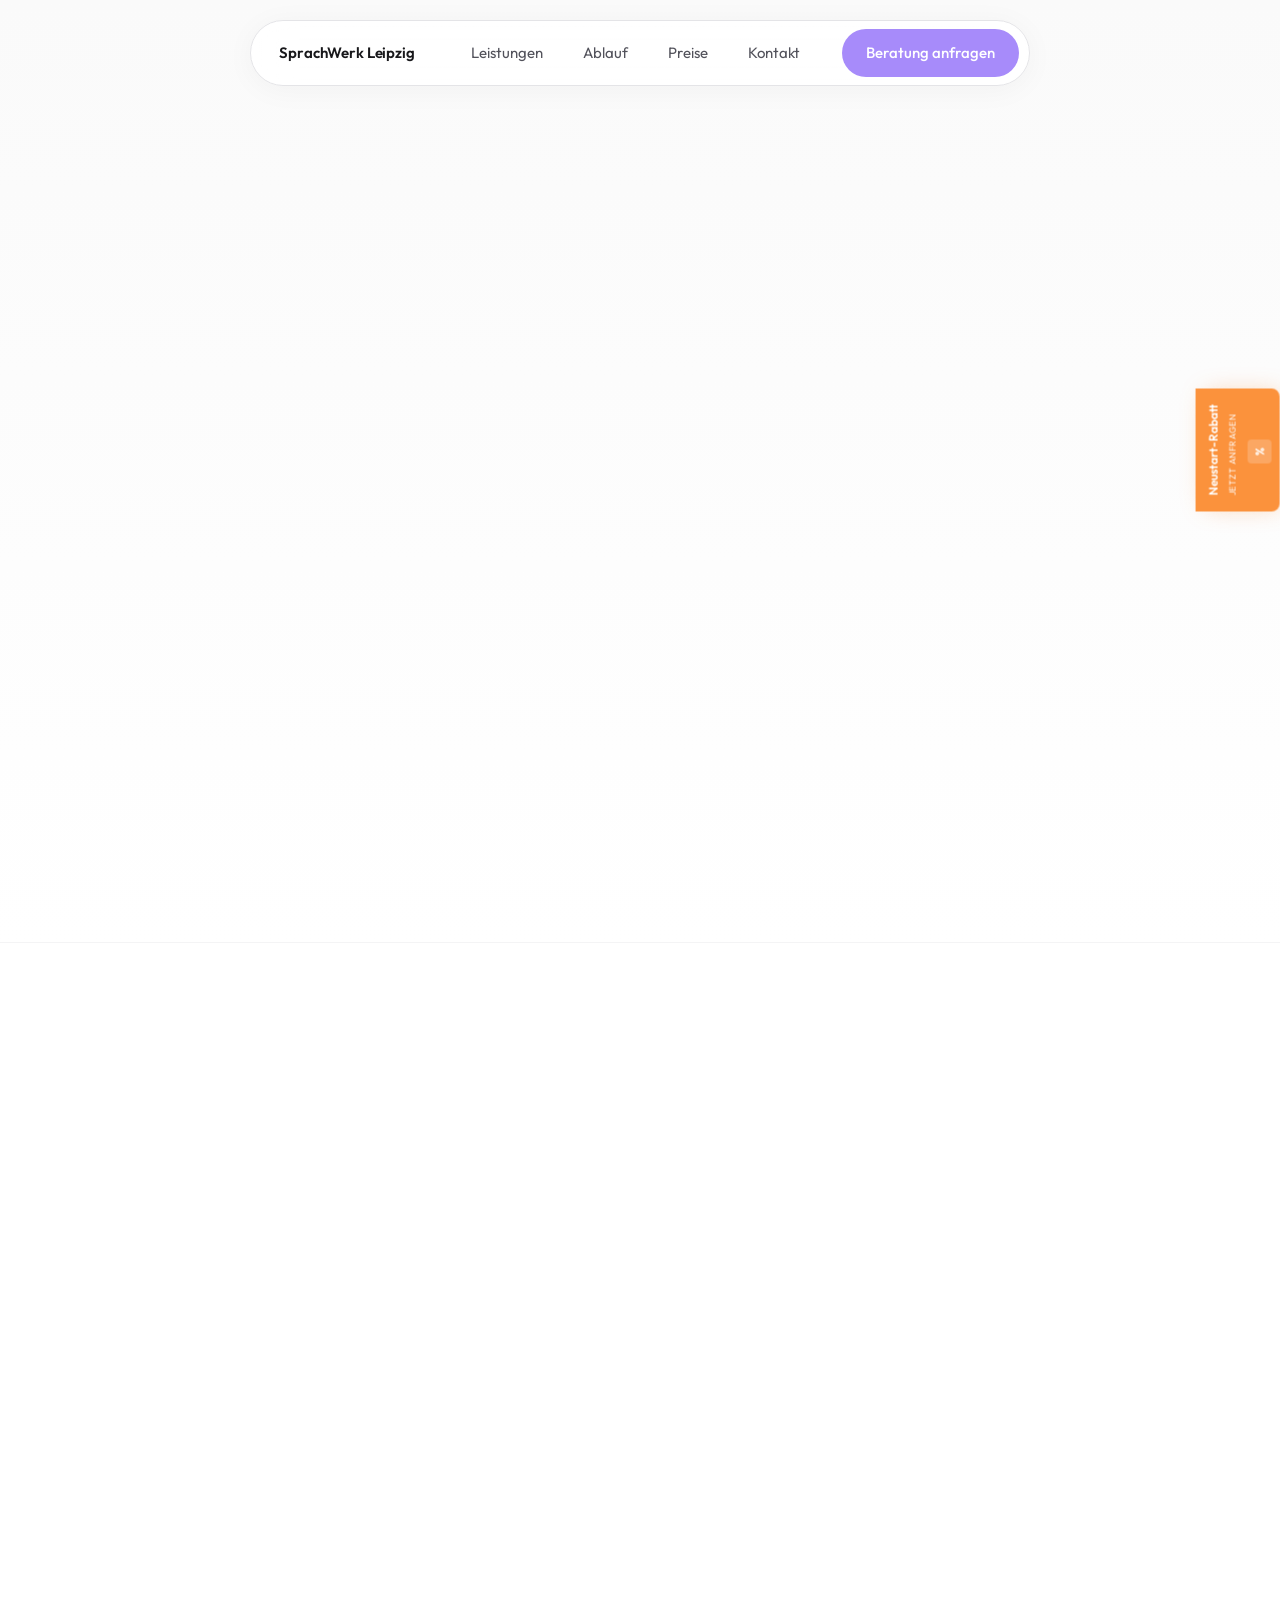
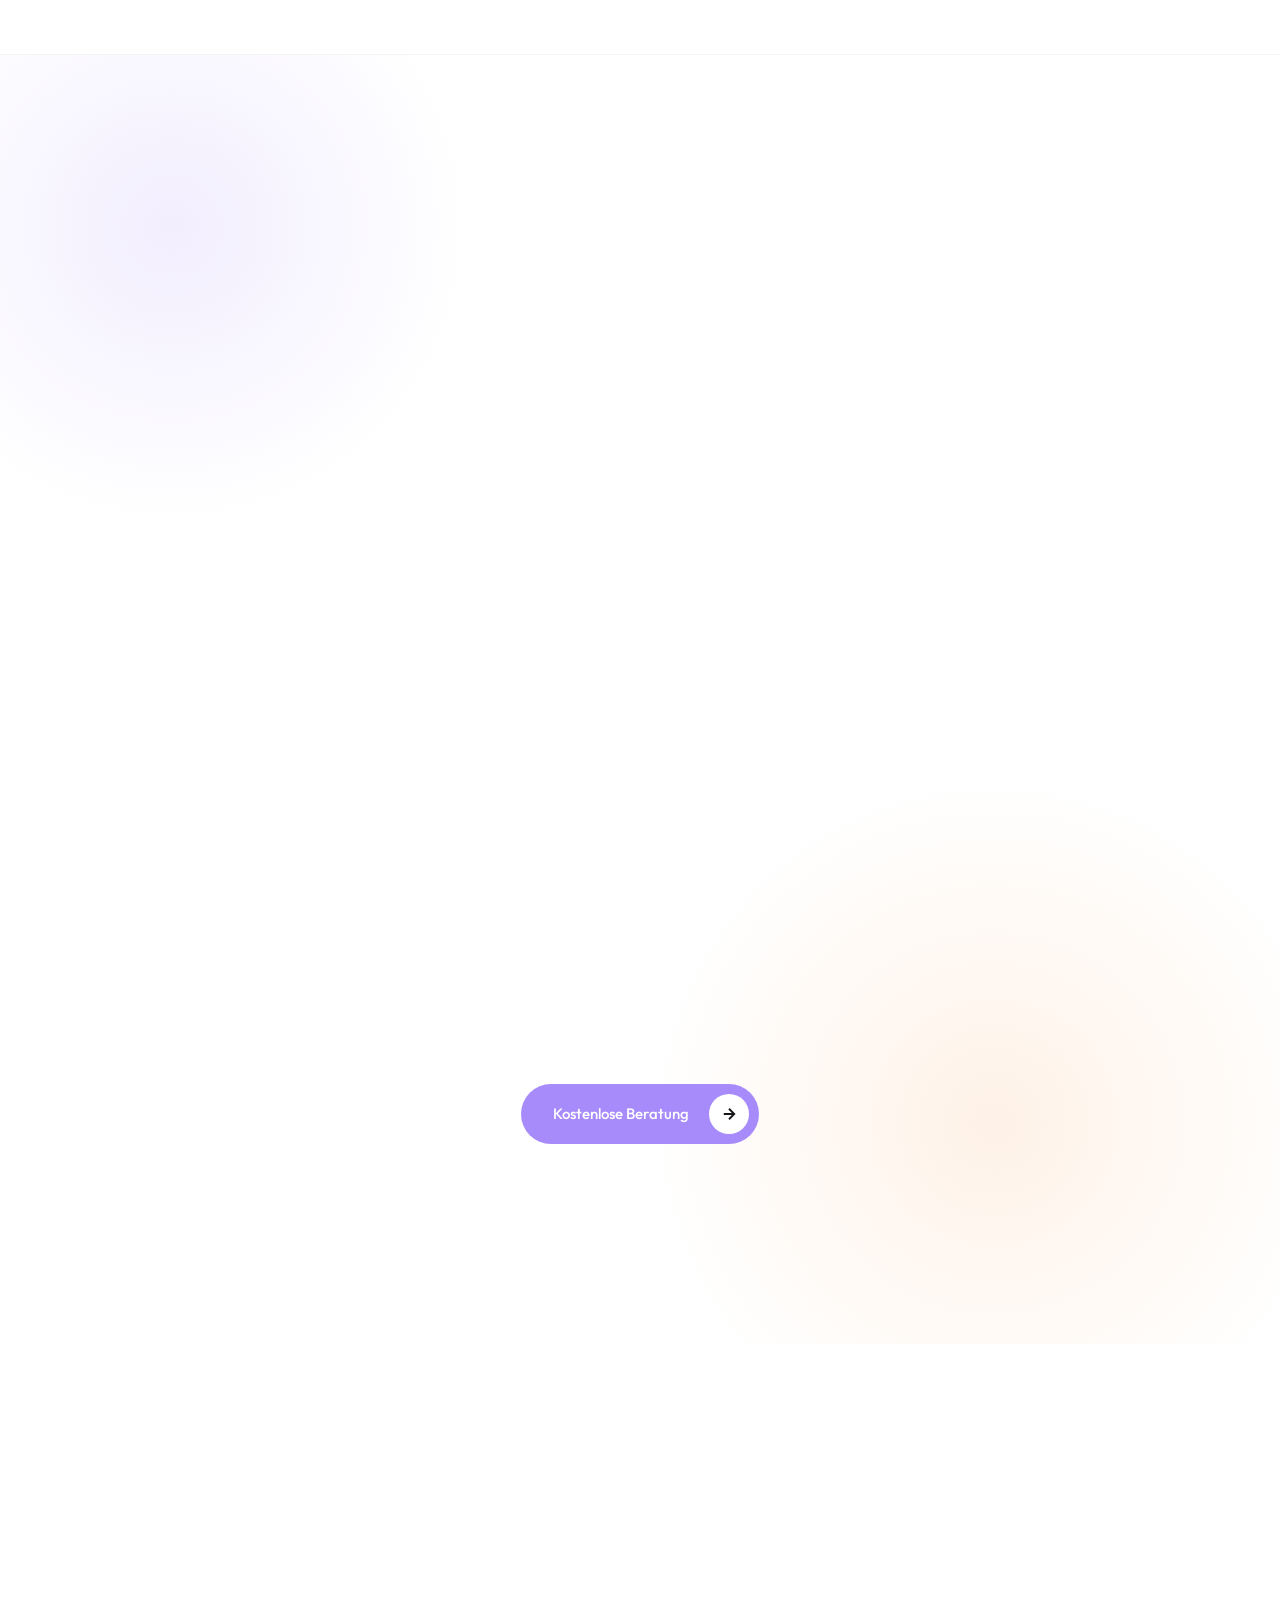
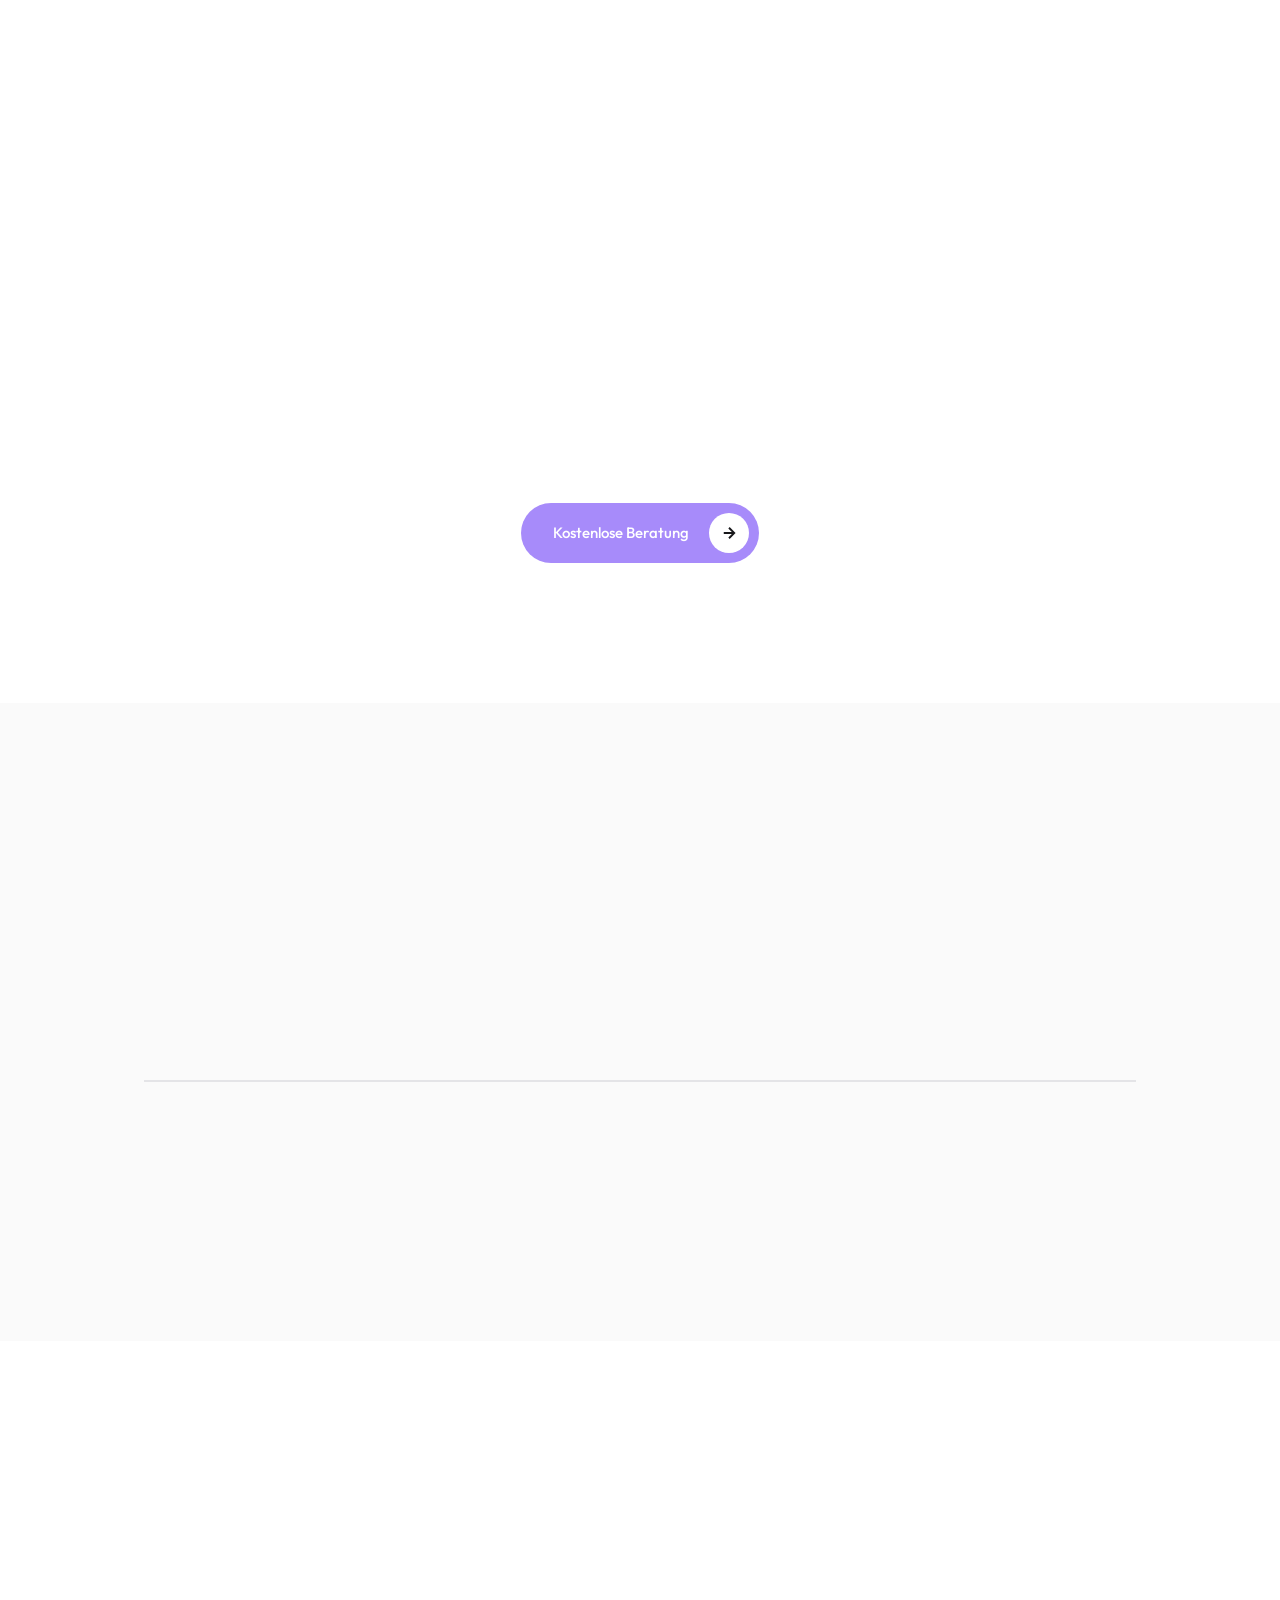
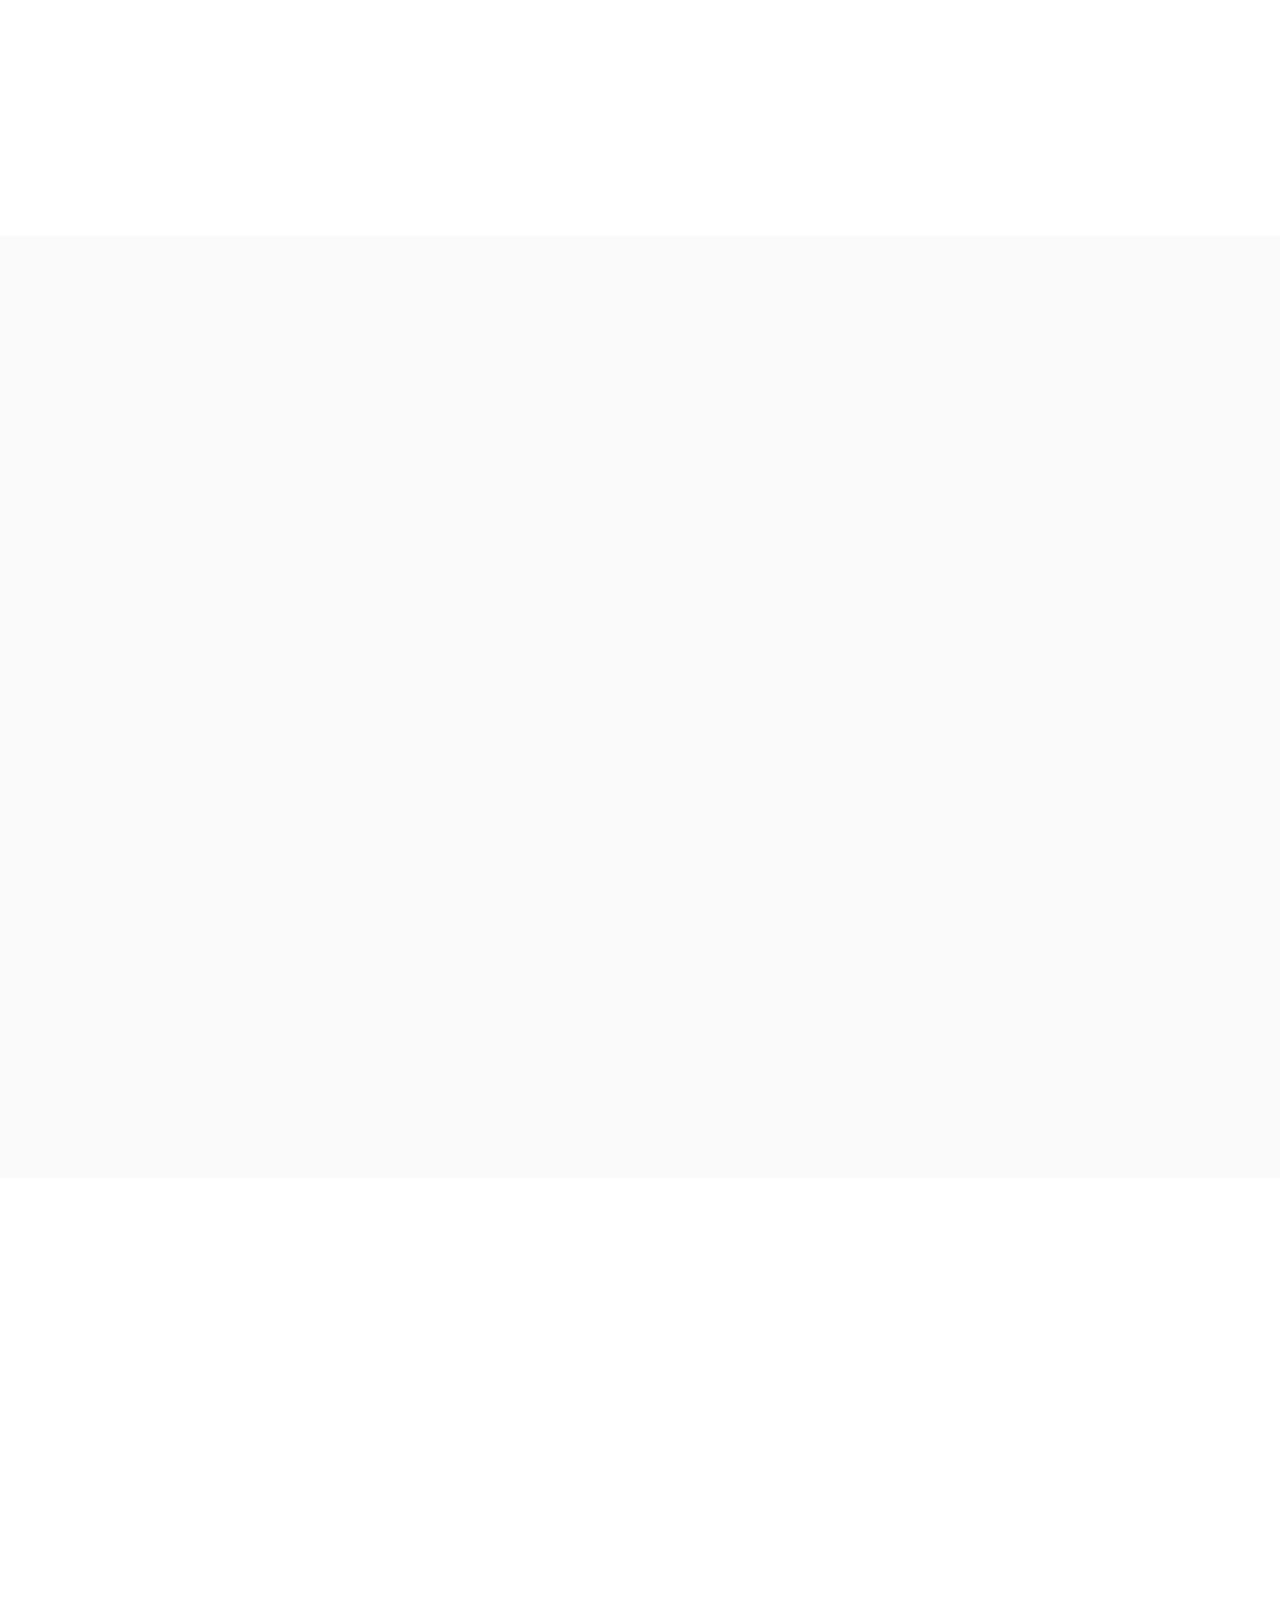
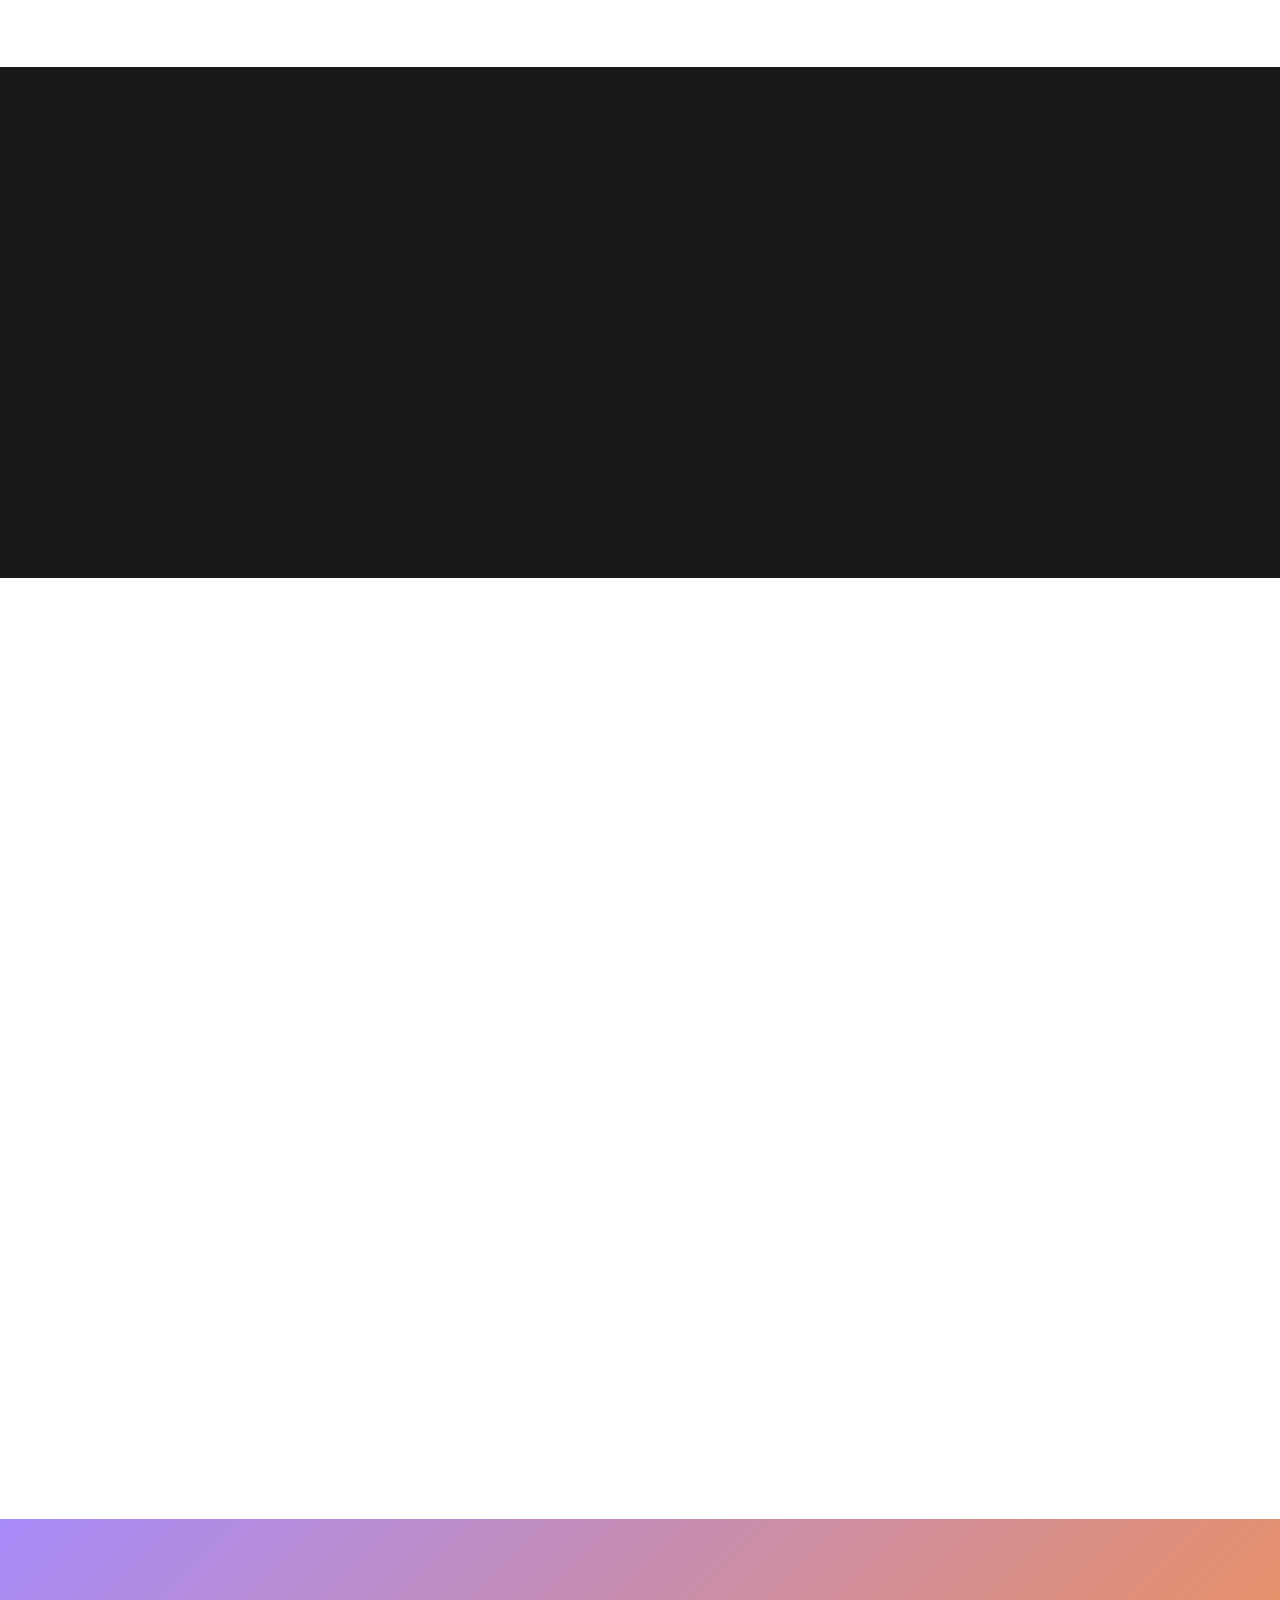
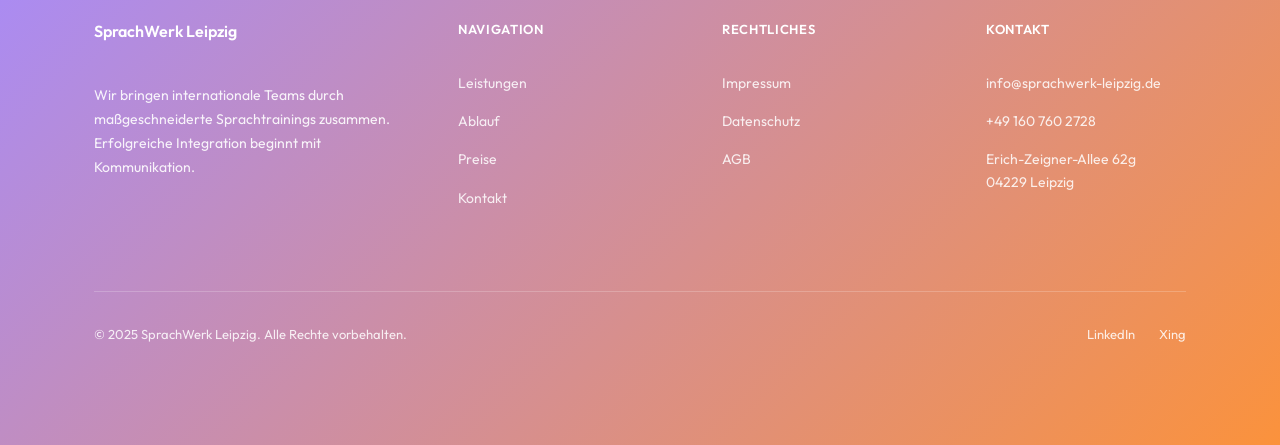
==== miezki-business/index.html @ c207352f "„miezki-mauso-affairs_ohnevideo_23“" ====
<!DOCTYPE html>
<html lang="de">
<head>
  <meta charset="UTF-8" />
  <meta name="viewport" content="width=device-width, initial-scale=1.0" />
  <title>SprachWerk Leipzig — Deutsch für Unternehmen</title>
  <link rel="preconnect" href="https://fonts.googleapis.com" />
  <link rel="preconnect" href="https://fonts.gstatic.com" crossorigin />
  <link href="https://fonts.googleapis.com/css2?family=Outfit:wght@300;400;500;600&display=swap" rel="stylesheet" />
  
  <style>
    * { margin: 0; padding: 0; box-sizing: border-box; }

    :root {
      --white: #ffffff;
      --gray-50: #fafafa;
      --gray-100: #f4f4f5;
      --gray-200: #e4e4e7;
      --gray-300: #d4d4d8;
      --gray-400: #a1a1aa;
      --gray-500: #71717a;
      --gray-600: #52525b;
      --gray-700: #3f3f46;
      --gray-800: #27272a;
      --gray-900: #18181b;
      --black: #09090b;
      --purple: #8b5cf6;
      --purple-subtle: #f5f3ff;
      --accent-orange: #fb923c; 
      --accent-orange-glow: rgba(251, 146, 60, 0.4);
    }

    html { scroll-behavior: auto; }
    html.lenis, html.lenis body { height: auto; }
    .lenis.lenis-smooth { scroll-behavior: auto !important; }
    .lenis.lenis-smooth [data-lenis-prevent] { overscroll-behavior: contain; }
    .lenis.lenis-stopped { overflow: hidden; }
    .lenis.lenis-scrolling iframe { pointer-events: none; }

    body {
      font-family: 'Outfit', -apple-system, BlinkMacSystemFont, sans-serif;
      background: var(--white);
      color: var(--gray-900);
      line-height: 1.6;
      font-weight: 400;
      -webkit-font-smoothing: antialiased;
    }

    /* ============ DISCOUNT BADGE ============ */
    .discount-badge {
      position: fixed;
      top: 50%;
      right: 0;
      transform: translateY(-50%);
      background: var(--accent-orange);
      color: var(--white);
      display: flex;
      flex-direction: column;
      align-items: center;
      gap: 8px;
      padding: 16px 8px;
      border-radius: 8px 0 0 8px; 
      box-shadow: -5px 0 25px -5px var(--accent-orange-glow);
      z-index: 9999;
      text-decoration: none;
      transition: all 0.3s cubic-bezier(0.175, 0.885, 0.32, 1.275);
      cursor: pointer;
      writing-mode: vertical-lr;
      transform: translateY(-50%) rotate(180deg); 
    }

    .discount-badge:hover {
      transform: translateY(-50%) rotate(180deg) translateX(-5px);
      box-shadow: -10px 0 30px -5px var(--accent-orange-glow);
    }

    .discount-icon {
      background: rgba(255, 255, 255, 0.2);
      width: 24px;
      height: 24px;
      border-radius: 4px;
      display: flex;
      align-items: center;
      justify-content: center;
      font-weight: 700;
      font-size: 12px;
      transform: rotate(-180deg); 
      margin-bottom: 4px;
    }

    .discount-text-container { display: flex; flex-direction: column-reverse; gap: 2px; }
    .discount-text { font-size: 12px; font-weight: 600; white-space: nowrap; }
    .discount-sub { font-size: 9px; opacity: 0.9; font-weight: 400; white-space: nowrap; text-transform: uppercase; letter-spacing: 0.05em; }

    /* ============ NAVIGATION ============ */
    .nav-wrapper { position: fixed; top: 20px; left: 50%; transform: translateX(-50%); z-index: 1000; width: 100%; max-width: 1140px; padding: 0 24px; }
    .nav { display: flex; align-items: center; gap: 8px; padding: 8px 10px; background: rgba(255, 255, 255, 0.85); backdrop-filter: blur(20px); -webkit-backdrop-filter: blur(20px); border: 1px solid var(--gray-200); border-radius: 100px; box-shadow: 0 4px 30px rgba(0, 0, 0, 0.04); width: fit-content; margin: 0 auto; justify-content: center; position: relative; }
    .nav-logo { font-size: 15px; font-weight: 600; color: var(--gray-900); text-decoration: none; padding: 10px 18px; letter-spacing: -0.01em; flex-shrink: 0; }
    .nav-links { display: flex; align-items: center; gap: 4px; position: static; transform: none; margin: 0 12px; }
    .nav-link { font-size: 15px; font-weight: 400; color: var(--gray-600); text-decoration: none; padding: 10px 18px; border-radius: 100px; transition: all 0.2s ease; }
    .nav-link:hover { color: var(--gray-900); background: var(--gray-100); }
    .nav-cta { font-size: 15px; font-weight: 500; color: var(--white); background: #a78bfa; padding: 12px 24px; border-radius: 100px; text-decoration: none; transition: all 0.2s ease; margin-left: 4px; }
    .nav-cta:hover { background: #9775fa; transform: scale(1.02); }

    /* ============ BUTTONS ============ */
    .btn { display: inline-flex; align-items: center; justify-content: center; gap: 8px; font-size: 15px; font-weight: 500; text-decoration: none; padding: 16px 32px; border-radius: 100px; transition: all 0.2s ease; cursor: pointer; border: none; }
    .btn-primary { background: #a78bfa; color: var(--white); padding: 10px 10px 10px 32px; }
    .btn-primary:hover { background: #9775fa; transform: translateY(-1px); }
    .btn-arrow { width: 40px; height: 40px; background: var(--white); border-radius: 50%; display: flex; align-items: center; justify-content: center; margin-left: 12px; }
    .btn-arrow svg { width: 18px; height: 18px; stroke: var(--gray-900); stroke-width: 2.5; fill: none; }
    .btn-secondary { background: var(--gray-100); color: var(--gray-900); }
    .btn-secondary:hover { background: var(--gray-200); }
    .btn-ghost { background: transparent; color: var(--gray-600); padding: 14px 0; }
    .btn-ghost:hover { color: var(--gray-900); }
    .btn-purple { background: #a78bfa; color: var(--white); }
    .btn-purple:hover { background: #9775fa; transform: translateY(-1px); }

    /* ============ LAYOUT ============ */
    .container { max-width: 1140px; margin: 0 auto; padding: 0 24px; }
    section { padding: 140px 0; }
    .section-label { font-size: 12px; font-weight: 500; letter-spacing: 0.08em; text-transform: uppercase; color: var(--gray-400); margin-bottom: 16px; }
    .section-title { font-size: clamp(32px, 5vw, 48px); font-weight: 600; letter-spacing: -0.025em; line-height: 1.15; color: var(--gray-900); }
    .section-subtitle { font-size: 18px; font-weight: 300; color: var(--gray-500); line-height: 1.7; max-width: 800px; margin: 0 auto; text-align: center; }
    
    .serif-italic { 
      font-style: normal; 
      font-weight: 600; 
      letter-spacing: -0.02em;
      background: linear-gradient(135deg, #a78bfa 0%, var(--accent-orange) 100%);
      -webkit-background-clip: text;
      -webkit-text-fill-color: transparent;
      background-clip: text;
      display: inline-block;
    }
    
    #hello-leipzig .serif-italic {
       background: none;
       -webkit-text-fill-color: inherit;
       background-clip: border-box;
    }

    /* ============ HERO ============ */
    .hero { min-height: 100vh; display: flex; align-items: center; padding-top: 100px; background: linear-gradient(180deg, var(--gray-50) 0%, var(--white) 100%); position: relative; overflow: hidden; }
    .hero-container { display: grid; grid-template-columns: 1fr 1fr; gap: 80px; align-items: center; position: relative; z-index: 2; }
    .hero-content { max-width: 520px; }
    .hero-badge { display: inline-flex; align-items: center; gap: 8px; padding: 8px 14px; background: var(--purple-subtle); border-radius: 100px; font-size: 12px; font-weight: 500; color: var(--purple); margin-bottom: 28px; }
    .hero-badge-dot { width: 6px; height: 6px; background: var(--purple); border-radius: 50%; }
    .hero-title { font-size: clamp(40px, 6vw, 64px); font-weight: 600; letter-spacing: -0.03em; line-height: 1.1; margin-bottom: 24px; color: var(--gray-900); }
    .hero-subtitle { font-size: 19px; font-weight: 300; color: var(--gray-500); line-height: 1.7; margin-bottom: 40px; }
    .hero-buttons { display: flex; gap: 12px; margin-bottom: 60px; }
    .hero-stats { display: flex; gap: 48px; }
    .hero-stat-number { font-size: 32px; font-weight: 600; letter-spacing: -0.02em; color: var(--gray-900); margin-bottom: 4px; }
    .hero-stat-label { font-size: 13px; color: var(--gray-400); }
    .hero-visual { display: flex; justify-content: center; position: relative; }
    .hero-image-wrapper { position: relative; width: 100%; max-width: 480px; }
    .hero-image-container { position: relative; border-radius: 24px; overflow: hidden; box-shadow: 0 25px 50px -12px rgba(0, 0, 0, 0.15), 0 0 0 1px rgba(0, 0, 0, 0.05); }
    .hero-image { width: 100%; height: auto; display: block; aspect-ratio: 4/5; object-fit: cover; }
    .hero-image-container::after { content: ''; position: absolute; bottom: 0; left: 0; right: 0; height: 120px; background: linear-gradient(to top, rgba(255, 255, 255, 0.9) 0%, transparent 100%); pointer-events: none; }
    .hero-image-wrapper::before { content: ''; position: absolute; top: -20px; right: -20px; width: 250px; height: 250px; background: linear-gradient(135deg, #a78bfa 0%, var(--accent-orange) 100%); border-radius: 50%; opacity: 0.4; z-index: -1; filter: blur(50px); }
    .hero-floating-badge { position: absolute; background: var(--white); border-radius: 100px; padding: 12px 18px; box-shadow: 0 10px 40px rgba(0, 0, 0, 0.08), 0 0 0 1px rgba(0, 0, 0, 0.04); display: flex; align-items: center; gap: 10px; font-size: 13px; font-weight: 500; color: var(--gray-900); z-index: 10; animation: float 4s ease-in-out infinite; }
    .hero-floating-badge-icon { width: 32px; height: 32px; background: var(--purple-subtle); border-radius: 50%; display: flex; align-items: center; justify-content: center; font-size: 14px; }
    .hero-floating-badge.badge-1 { top: 10%; right: -30px; animation-delay: 0s; }
    .hero-floating-badge.badge-2 { bottom: 25%; left: -40px; animation-delay: 1.5s; }
    .hero-floating-badge.badge-3 { bottom: 8%; right: 10%; animation-delay: 0.8s; }
    @keyframes float { 0%, 100% { transform: translateY(0); } 50% { transform: translateY(-8px); } }
    .hero-dots { position: absolute; bottom: -30px; left: 20px; display: grid; grid-template-columns: repeat(4, 8px); gap: 8px; opacity: 0.4; }
    .hero-dot { width: 8px; height: 8px; background: var(--purple); border-radius: 50%; }

    /* ============ STORY ============ */
    .story { padding: 80px 0; border-top: 1px solid var(--gray-100); border-bottom: 1px solid var(--gray-100); background: var(--white); }
    .story-container { text-align: center; max-width: 100%; margin: 0 auto; }
    .story-title { font-size: clamp(26px, 4vw, 34px); font-weight: 600; letter-spacing: -0.025em; line-height: 1.2; color: var(--gray-900); margin-bottom: 18px; }
    .story-grid { display: grid; gap: 14px; margin: 0 auto; }
    .story .section-subtitle { font-size: 18px; line-height: 1.85; max-width: 920px; margin: 0 auto; text-align: center; hyphens: auto; -webkit-hyphens: auto; -ms-hyphens: auto; }
    .story .section-subtitle:last-of-type { margin-bottom: 10px; }
    .story-text strong { color: var(--gray-900); font-weight: 600; }
    .story-signature { display: block; width: min(320px, 70%); height: auto; margin: -10px auto 0; opacity: 0.9; filter: saturate(0.95); mix-blend-mode: multiply; }
    .gradient-animate { position: relative; display: inline-block; background: linear-gradient(120deg, #18181b 0%, #18181b 40%, var(--accent-orange) 50%, #a78bfa 60%, #18181b 100%); background-size: 300% 100%; background-position: 0% 50%; -webkit-background-clip: text; -webkit-text-fill-color: transparent; background-clip: text; color: transparent; transition: background-position 1.8s cubic-bezier(0.16, 1, 0.3, 1); }
    .gradient-animate.is-animating { background-position: 100% 50%; }

    /* ============ SERVICES (NEU: VERSETZT) ============ */
    .services { background: var(--white); position: relative; overflow: hidden; }
    .services::before { content: ''; position: absolute; top: -10%; left: -10%; width: 600px; height: 600px; background: radial-gradient(circle, rgba(167, 139, 250, 0.15) 0%, rgba(255,255,255,0) 70%); border-radius: 50%; z-index: 0; pointer-events: none; }
    .services::after { content: ''; position: absolute; bottom: -10%; right: -5%; width: 700px; height: 700px; background: radial-gradient(circle, rgba(251, 146, 60, 0.12) 0%, rgba(255,255,255,0) 70%); border-radius: 50%; z-index: 0; pointer-events: none; }
    .services .container { position: relative; z-index: 1; }
    .services-header { text-align: center; margin-bottom: 72px; }
    .services-header .section-subtitle { margin: 16px auto 0; }
    
    .services-grid { 
      display: grid; 
      grid-template-columns: repeat(2, 1fr); 
      gap: 32px; 
      /* Extra Platz unten damit die verschobenen Elemente nicht abgeschnitten werden */
      margin-bottom: 60px; 
    }
    
    .service-card { position: relative; padding: 40px; background: rgba(255, 255, 255, 0.4); backdrop-filter: blur(20px); -webkit-backdrop-filter: blur(20px); border: 1px solid rgba(255, 255, 255, 0.6); border-radius: 24px; overflow: hidden; transition: all 0.4s cubic-bezier(0.16, 1, 0.3, 1); display: flex; flex-direction: column; justify-content: center; box-shadow: 0 4px 24px -1px rgba(0, 0, 0, 0.05); }

    /* RECHTE SPALTE (Gerade Elemente): Nach unten versetzen mittels Transform */
    .service-card:nth-child(even) {
       transform: translateY(60px);
    }
    
    /* Farben für die lila Karten (jedes 2. Paar) */
    .service-card:nth-child(4n), .service-card:nth-child(4n-1) { background: rgba(167, 139, 250, 0.85); backdrop-filter: blur(12px); -webkit-backdrop-filter: blur(12px); border: 1px solid rgba(255, 255, 255, 0.3); box-shadow: 0 8px 32px -4px rgba(167, 139, 250, 0.3); }
    .service-card:nth-child(4n) .service-title, .service-card:nth-child(4n) .service-text, .service-card:nth-child(4n-1) .service-title, .service-card:nth-child(4n-1) .service-text { color: var(--white); }
    .service-card:nth-child(4n) .serif-italic, .service-card:nth-child(4n-1) .serif-italic { background: none; -webkit-text-fill-color: var(--white); color: var(--white); }
    
    /* HOVER (muss Transform berücksichtigen) */
    /* Linke Spalte (Ungerade) hebt sich normal an */
    .service-card:nth-child(odd):hover {
       transform: translateY(-8px);
       box-shadow: 0 20px 40px -4px rgba(0, 0, 0, 0.1); 
       background: rgba(255, 255, 255, 0.6); 
       border-color: rgba(255, 255, 255, 0.9);
    }
    
    /* Rechte Spalte (Gerade) hebt sich von der 60px Position an */
    .service-card:nth-child(even):hover {
       transform: translateY(52px); /* 60px - 8px = 52px */
       box-shadow: 0 20px 40px -4px rgba(0, 0, 0, 0.1); 
       background: rgba(255, 255, 255, 0.6); 
       border-color: rgba(255, 255, 255, 0.9);
    }

    /* Hover Styles für die Lila Karten */
    .service-card:nth-child(4n):hover, .service-card:nth-child(4n-1):hover { background: rgba(151, 117, 250, 0.95); box-shadow: 0 20px 40px -4px rgba(167, 139, 250, 0.4); border-color: rgba(255, 255, 255, 0.5); }
    
    .service-icon { display: none; }
    .service-title { font-size: 28px; font-weight: 600; margin-bottom: 16px; letter-spacing: -0.02em; line-height: 1.2; }
    .service-text { font-size: 15px; color: var(--gray-500); line-height: 1.65; }

    /* ============ PROCESS ============ */
    .process { background: var(--gray-50); }
    .process-header { text-align: center; margin-bottom: 72px; }
    .process-header .section-subtitle { margin: 16px auto 0; }
    .process-grid { display: grid; grid-template-columns: repeat(4, 1fr); gap: 32px; position: relative; }
    
    .process-grid::before {
      content: '';
      position: absolute;
      top: 28px; 
      left: 50px; 
      right: 50px; 
      height: 2px;
      background: var(--gray-200); 
      z-index: 0; 
    }

    .process-step { text-align: center; position: relative; z-index: 1; }
    .process-number { width: 56px; height: 56px; background: var(--accent-orange); border: 2px solid var(--white); border-radius: 16px; display: flex; align-items: center; justify-content: center; font-size: 20px; font-weight: 600; color: var(--white); margin: 0 auto 20px; position: relative; box-shadow: 0 0 0 4px var(--gray-50); }
    .process-title { font-size: 15px; font-weight: 600; margin-bottom: 8px; letter-spacing: -0.01em; }
    .process-text { font-size: 13px; color: var(--gray-500); line-height: 1.6; }

    /* ============ PERSONAL ============ */
    .personal { padding: 140px 0; background: var(--white); }
    .personal-container { display: grid; grid-template-columns: 1fr 1fr; gap: 80px; align-items: center; }
    .personal-content { max-width: 480px; }
    .personal-text { font-size: 16px; color: var(--gray-500); line-height: 1.75; margin-bottom: 40px; }
    .personal-features { display: flex; flex-direction: column; gap: 28px; }
    .personal-feature { display: flex; gap: 16px; }
    .personal-feature-icon { width: 40px; height: 40px; background: var(--purple-subtle); border-radius: 10px; display: flex; align-items: center; justify-content: center; flex-shrink: 0; }
    .personal-feature-icon svg { width: 20px; height: 20px; stroke: var(--accent-orange); }
    .personal-feature-title { font-size: 15px; font-weight: 600; margin-bottom: 4px; letter-spacing: -0.01em; }
    .personal-feature-text { font-size: 14px; color: var(--gray-500); line-height: 1.6; }
    .personal-visual { display: flex; justify-content: center; }
    .personal-card { background: var(--gray-50); border-radius: 20px; padding: 32px; width: 100%; max-width: 380px; }
    .personal-card-label { font-size: 11px; font-weight: 600; letter-spacing: 0.1em; text-transform: uppercase; color: var(--gray-400); margin-bottom: 24px; }
    .personal-card-item { display: flex; justify-content: space-between; align-items: center; padding: 16px; background: var(--white); border-radius: 10px; margin-bottom: 8px; transition: all 0.2s ease; }
    .personal-card-item:last-child { margin-bottom: 0; }
    .personal-card-item.active { background: #a78bfa; }
    .personal-card-item.active .personal-card-week, .personal-card-item.active .personal-card-topic { color: var(--white); }
    .personal-card-week { font-size: 12px; color: var(--gray-400); }
    .personal-card-topic { font-size: 14px; font-weight: 500; color: var(--gray-900); }

    /* ============ LEVELS ============ */
    .levels { background: var(--white); }
    .levels-header { text-align: center; margin-bottom: 56px; }
    .levels-grid { display: flex; gap: 12px; justify-content: center; }
    .level-pill { padding: 20px 36px; background: var(--gray-50); border-radius: 100px; text-align: center; transition: all 0.2s ease; cursor: default; }
    .level-pill:hover { background: var(--gray-900); color: var(--white); }
    .level-name { font-size: 18px; font-weight: 600; letter-spacing: -0.01em; }

    /* ============ PRICING ============ */
    .pricing { background: var(--gray-50); }
    .pricing-header { text-align: center; margin-bottom: 72px; }
    .pricing-header .section-subtitle { margin: 16px auto 0; }
    .pricing-grid { display: grid; grid-template-columns: repeat(3, 1fr); gap: 24px; max-width: 1000px; margin: 0 auto; }
    .pricing-card { background: var(--white); border: 1px solid var(--gray-200); border-radius: 24px; padding: 40px; transition: all 0.3s ease; }
    .pricing-card:hover { border-color: var(--gray-300); box-shadow: 0 20px 40px rgba(0, 0, 0, 0.04); }
    .pricing-card.featured { border-color: var(--purple); position: relative; }
    .pricing-card.featured::before { content: 'Empfohlen'; position: absolute; top: -10px; left: 50%; transform: translateX(-50%); background: var(--purple); color: var(--white); font-size: 11px; font-weight: 500; padding: 5px 12px; border-radius: 100px; }
    .pricing-name { font-size: 11px; font-weight: 500; letter-spacing: 0.1em; text-transform: uppercase; color: var(--gray-400); margin-bottom: 8px; }
    .pricing-title { font-size: 22px; font-weight: 600; letter-spacing: -0.02em; margin-bottom: 8px; }
    .pricing-desc { font-size: 13px; color: var(--gray-500); line-height: 1.5; margin-bottom: 28px; }
    .pricing-features { list-style: none; margin-bottom: 32px; }
    .pricing-features li { display: flex; align-items: center; gap: 10px; padding: 8px 0; font-size: 13px; color: var(--gray-600); }
    .pricing-features li::before { content: ''; width: 16px; height: 16px; background: rgba(251, 146, 60, 0.15); border-radius: 50%; display: flex; align-items: center; justify-content: center; font-size: 10px; background-image: url("data:image/svg+xml,%3Csvg xmlns='http://www.w3.org/2000/svg' viewBox='0 0 24 24' fill='none' stroke='%23fb923c' stroke-width='3'%3E%3Cpolyline points='20 6 9 17 4 12'%3E%3C/polyline%3E%3C/svg%3E"); background-size: 10px; background-repeat: no-repeat; background-position: center; }
    .pricing-card .btn { width: 100%; }

    /* ============ TESTIMONIAL ============ */
    .testimonial { background: var(--white); }
    .testimonial-container { max-width: 720px; margin: 0 auto; text-align: center; }
    .testimonial-quote { font-size: clamp(20px, 3vw, 26px); font-weight: 300; line-height: 1.55; color: var(--gray-900); margin-bottom: 40px; letter-spacing: -0.01em; }
    .testimonial-author { display: flex; align-items: center; justify-content: center; gap: 16px; }
    .testimonial-avatar { width: 48px; height: 48px; background: var(--gray-100); border-radius: 50%; display: flex; align-items: center; justify-content: center; font-size: 16px; font-weight: 600; color: var(--gray-500); }
    .testimonial-info { text-align: left; }
    .testimonial-name { font-size: 14px; font-weight: 600; }
    .testimonial-role { font-size: 13px; color: var(--gray-400); }

    /* ============ CTA ============ */
    .cta { background: var(--gray-900); color: var(--white); text-align: center; }
    .cta-container { max-width: 600px; margin: 0 auto; }
    .cta-title { font-size: clamp(28px, 4vw, 40px); font-weight: 600; letter-spacing: -0.025em; margin-bottom: 16px; }
    .cta-text { font-size: 16px; color: var(--gray-400); margin-bottom: 40px; line-height: 1.6; }
    .cta-buttons { display: flex; justify-content: center; gap: 12px; }
    .cta .btn-primary { background: #a78bfa; color: var(--gray-900); }
    .cta .btn-primary:hover { background: #9775fa; }
    .cta .btn-primary .btn-arrow { background: var(--white); }
    .cta .btn-primary .btn-arrow svg { stroke: var(--gray-900); }
    .cta .btn-ghost { color: var(--gray-400); }
    .cta .btn-ghost:hover { color: var(--white); }

    /* ============ CONTACT ============ */
    .contact { background: var(--white); }
    .contact-container { display: grid; grid-template-columns: 1fr 1.3fr; gap: 80px; }
    .contact-info { max-width: 360px; }
    .contact-info h3 { font-size: 28px; font-weight: 600; letter-spacing: -0.02em; margin-bottom: 16px; }
    .contact-info > p { font-size: 15px; color: var(--gray-500); line-height: 1.6; margin-bottom: 40px; }
    .contact-details { display: flex; flex-direction: column; gap: 24px; }
    .contact-item { display: flex; align-items: center; gap: 16px; }
    .contact-item-icon { width: 44px; height: 44px; background: var(--gray-50); border-radius: 12px; display: flex; align-items: center; justify-content: center; font-size: 18px; }
    .contact-item-label { font-size: 11px; color: var(--gray-400); text-transform: uppercase; letter-spacing: 0.05em; margin-bottom: 2px; }
    .contact-item-text { font-size: 14px; font-weight: 500; }
    .contact-form { background: var(--gray-50); border-radius: 24px; padding: 48px; }
    .form-title { font-size: 20px; font-weight: 600; margin-bottom: 32px; letter-spacing: -0.01em; }
    .form-group { margin-bottom: 20px; }
    .form-label { display: block; font-size: 12px; font-weight: 500; color: var(--gray-600); margin-bottom: 8px; }
    .form-input, .form-select, .form-textarea { width: 100%; padding: 14px 16px; background: var(--white); border: 1px solid var(--gray-200); border-radius: 12px; font-family: 'Outfit', sans-serif; font-size: 14px; outline: none; transition: all 0.2s ease; }
    .form-input:focus, .form-select:focus, .form-textarea:focus { border-color: var(--gray-400); }
    .form-textarea { min-height: 100px; resize: vertical; }
    .form-row { display: grid; grid-template-columns: 1fr 1fr; gap: 16px; }

    /* ============ FOOTER ============ */
    .footer {
      padding: 100px 0; 
      background: linear-gradient(135deg, #a78bfa 0%, var(--accent-orange) 100%);
      color: var(--white);
    }

    .footer-container {
      display: grid;
      grid-template-columns: 1.5fr 1fr 1fr 1fr;
      gap: 64px;
      align-items: start;
    }

    .footer-col { display: flex; flex-direction: column; gap: 24px; }

    .footer-logo {
      font-size: 16px;
      font-weight: 600;
      color: var(--white);
      text-decoration: none;
      margin-bottom: 16px;
      display: inline-block;
    }

    .footer-text { font-size: 14px; line-height: 1.7; max-width: 300px; margin-bottom: 32px; opacity: 0.9; }

    .footer-heading {
      font-size: 13px;
      font-weight: 600;
      text-transform: uppercase;
      letter-spacing: 0.05em;
      color: var(--white);
      margin-bottom: 8px;
    }

    .footer-links-col { display: flex; flex-direction: column; gap: 16px; }

    .footer-link {
      font-size: 14px;
      color: rgba(255, 255, 255, 0.85); 
      text-decoration: none;
      transition: all 0.2s ease;
      width: fit-content;
    }

    .footer-link:hover {
      color: var(--white);
      transform: translateX(4px);
    }

    .footer-bottom {
      margin-top: 80px;
      padding-top: 32px;
      border-top: 1px solid rgba(255, 255, 255, 0.2); 
      display: flex;
      justify-content: space-between;
      align-items: center;
      font-size: 13px;
      color: rgba(255, 255, 255, 0.85);
    }

    .footer-bottom-links { display: flex; gap: 24px; }
    .footer-bottom-links a { color: rgba(255, 255, 255, 0.85); text-decoration: none; transition: color 0.2s ease; }
    .footer-bottom-links a:hover { color: var(--white); }

    /* ============ ANIMATIONS ============ */
    .reveal { opacity: 0; transform: translateY(20px); transition: all 0.6s cubic-bezier(0.16, 1, 0.3, 1); }
    .reveal.visible { opacity: 1; transform: translateY(0); }

    /* ============ RESPONSIVE ============ */
    @media (max-width: 1024px) {
      .hero-container, .contact-container, .personal-container { grid-template-columns: 1fr; gap: 60px; }
      .hero-visual { order: -1; }
      .hero-image-wrapper { max-width: 400px; margin: 0 auto; }
      .hero-floating-badge.badge-1 { right: -10px; }
      .hero-floating-badge.badge-2 { left: -10px; }
      .personal-content { max-width: 100%; }
      .personal-visual { order: -1; }
      .pricing-grid { grid-template-columns: 1fr; max-width: 400px; margin: 0 auto; }
      .process-grid { grid-template-columns: repeat(2, 1fr); gap: 40px; }
      .levels-grid { flex-wrap: wrap; }
      /* Services Mobile */
      .services-grid { grid-template-columns: 1fr; max-width: 400px; margin: 0 auto; gap: 24px; }
      .service-card:nth-child(even) { transform: none; } /* Reset Transform on Mobile */
      .service-card:nth-child(even):hover { transform: translateY(-8px); } /* Reset Hover */
      
      .footer-container { grid-template-columns: 1fr 1fr; gap: 48px; }
    }

    @media (max-width: 768px) {
      .nav-wrapper { width: 100%; padding: 0 12px; top: 12px; }
      .nav { width: 100%; justify-content: space-between; padding: 8px 12px; }
      .nav-cta { padding: 8px 16px; font-size: 13px; }
      .nav-links { display: none; }
      section { padding: 100px 0; }
      .container { padding: 0 20px; }
      .hero-stats { gap: 32px; }
      .hero-floating-badge { padding: 10px 14px; font-size: 12px; }
      .hero-floating-badge-icon { width: 28px; height: 28px; font-size: 12px; }
      .hero-floating-badge.badge-1 { top: 5%; right: 0; }
      .hero-floating-badge.badge-2 { left: 0; bottom: 30%; }
      .hero-floating-badge.badge-3 { right: 5%; bottom: 5%; }
      .process-grid::before { display: none; }
      .process-grid { gap: 48px; grid-template-columns: 1fr; }
      .levels-grid { gap: 8px; }
      .level-pill { padding: 16px 24px; }
      .form-row { grid-template-columns: 1fr; }
      .cta-buttons { flex-direction: column; }
      .story { padding: 64px 0; }
      .story-text { font-size: 14px; }
      .story .section-subtitle { text-align: center; }
      .service-card { backdrop-filter: blur(10px); -webkit-backdrop-filter: blur(10px); }
      .footer-container { grid-template-columns: 1fr; gap: 40px; }
      .footer-bottom { flex-direction: column-reverse; gap: 24px; text-align: center; margin-top: 40px; }
    }
  </style>
</head>

<body id="top">
  <a href="#kontakt" class="discount-badge">
    <span class="discount-icon">%</span>
    <div class="discount-text-container">
      <span class="discount-text">Neustart-Rabatt</span>
      <span class="discount-sub">Jetzt anfragen</span>
    </div>
  </a>

  <div class="nav-wrapper">
    <nav class="nav">
      <a href="#top" class="nav-logo">SprachWerk Leipzig</a>
      <div class="nav-links">
        <a href="#leistungen" class="nav-link">Leistungen</a>
        <a href="#ablauf" class="nav-link">Ablauf</a>
        <a href="#preise" class="nav-link">Preise</a>
        <a href="#kontakt" class="nav-link">Kontakt</a>
      </div>
      <a href="#kontakt" class="nav-cta">Beratung anfragen</a>
    </nav>
  </div>

  <section class="hero">
    <div class="container">
      <div class="hero-container">
        <div class="hero-content reveal">
          <div class="hero-badge">
            <span class="hero-badge-dot"></span>
            Firmenkurse
          </div>
          <h1 class="hero-title">Individuelle<br /><span class="serif-italic">Sprachtrainings</span><br />für internationale Teams.</h1>
          <p class="hero-subtitle">
            Integrieren Sie internationale Fachkräfte erfolgreich in Ihr Unternehmen. Maßgeschneiderte Kurse, die zu Ihrem Arbeitsalltag passen.
          </p>
          <div class="hero-buttons">
            <a href="#kontakt" class="btn btn-primary">
              Kostenlose Beratung
              <span class="btn-arrow">
                <svg viewBox="0 0 24 24"><path d="M5 12h14M12 5l7 7-7 7"></path></svg>
              </span>
            </a>
            <a href="#leistungen" class="btn btn-secondary">Mehr erfahren</a>
          </div>
          <div class="hero-stats">
            <div>
              <p class="hero-stat-number">30+</p>
              <p class="hero-stat-label">Unternehmen</p>
            </div>
            <div>
              <p class="hero-stat-number">9 Jahre</p>
              <p class="hero-stat-label">Erfahrung</p>
            </div>
            <div>
              <p class="hero-stat-number">850+</p>
              <p class="hero-stat-label">Schüler</p>
            </div>
          </div>
        </div>

        <div class="hero-visual reveal">
          <div class="hero-image-wrapper">
            <div class="hero-floating-badge badge-1">
              <span class="hero-floating-badge-icon">🫱🏻‍🫲🏾</span>
              Persönlich
            </div>
            <div class="hero-floating-badge badge-2">
              <span class="hero-floating-badge-icon">💻</span>
              Online
            </div>
            <div class="hero-floating-badge badge-3">
              <span class="hero-floating-badge-icon">🏢</span>
              Inhouse
            </div>

            <div class="hero-image-container">
              <img
                src="https://pub-2e647117e9cf4d4192285e11ced8a5d4.r2.dev/Gemini_Generated_Image_jt6hcijt6hcijt6h.png"
                alt="Internationales Team im modernen Büro"
                class="hero-image"
              />
            </div>

            <div class="hero-dots">
              <span class="hero-dot"></span><span class="hero-dot"></span><span class="hero-dot"></span><span class="hero-dot"></span>
              <span class="hero-dot"></span><span class="hero-dot"></span><span class="hero-dot"></span><span class="hero-dot"></span>
            </div>
          </div>
        </div>
      </div>
    </div>
  </section>

  <section class="story">
    <div class="container">
      <div class="story-container reveal">
        <p class="section-label">Von Berlin nach Leipzig</p>
        <h2 class="section-title gradient-animate" id="hello-leipzig">Hello <span class="serif-italic">Leipzig!</span></h2>

        <div class="story-grid">
          <p class="section-subtitle">
            <br>Sprachwerk ist von Berlin nach Leipzig umgezogen! Jetzt bringen wir hier internationale Teams schneller zusammen.
            Wir, das bin ich, Joana Balden, <strong>[Name]</strong> und <strong>[Name]</strong>. Gegründet habe ich Sprachwerk 2014,
            als viele Menschen auf der Suche nach Sicherheit nach Deutschland kamen.
          </p>

          <p class="section-subtitle">
            Es ist wichtig, dass neue Mitarbeitende
            schnell ankommen. Und oft steht dabei nicht die Motivation im Weg, sondern die Sprache: Sie kostet Zeit,
            bindet Ressourcen und erschwert Zusammenarbeit.
          </p>

          <p class="section-subtitle">
            Genau hier setzen wir an. Direkt bei Ihnen, mitten in Ihren Prozessen, Abläufen und Strukturen. Wir trainieren die Sprachsituationen, direkt in ihrem Alltag mit maßgeschneiderten individuellem Sprachunterricht. So wird aus einzelnen Mitarbeitenden ein Team, dass sich versteht.
          </p>
          <img
            class="story-signature"
            src="https://pub-e4c688f862ce48078199f081c6365830.r2.dev/Gemini_Generated_Image_fmpq7efmpq7efmpq-removebg-preview.png"
            alt="Unterschrift"
          />
          <div class="hero-buttons" style="justify-content: center; margin-top: 20px; margin-bottom: 0;">
            <a href="#kontakt" class="btn btn-primary">
              Kostenlose Beratung
              <span class="btn-arrow">
                <svg viewBox="0 0 24 24"><path d="M5 12h14M12 5l7 7-7 7"></path></svg>
              </span>
            </a> 
          </div>
        </div>
      </div>
    </div>
  </section>

  <section class="services" id="leistungen">
    <div class="container">
      <div class="services-header reveal">
        <p class="section-label">Leistungen</p>
        <h2 class="section-title">Was wir <span class="serif-italic">anbieten</span></h2>
        <p class="section-subtitle">Flexible Kursformate, die sich Ihrem Unternehmen anpassen.</p>
      </div>
      <div class="services-grid">
        <div class="service-card reveal">
          <h3 class="service-title">Inhouse-Kurse</h3>
          <p class="service-text">Unterricht direkt bei Ihnen vor Ort. Zeitsparend und praktisch für Ihre Mitarbeiter.</p>
        </div>
        <div class="service-card reveal">
          <h3 class="service-title">Online-Kurse</h3>
          <p class="service-text">Live-Unterricht per Video. Ideal für Remote-Teams oder mehrere Standorte.</p>
        </div>
        <div class="service-card reveal">
          <h3 class="service-title">Intensivkurse</h3>
          <p class="service-text">20 Stunden pro Woche für schnelle Fortschritte bei neuen Mitarbeitern.</p>
        </div>
        <div class="service-card reveal">
          <h3 class="service-title">Fachsprache</h3>
          <p class="service-text">Branchenspezifisches Deutsch für IT, Medizin, Technik oder Finanzen.</p>
        </div>
        <div class="service-card reveal">
          <h3 class="service-title">Einzelunterricht</h3>
          <p class="service-text">Individueller 1:1 Unterricht für Führungskräfte und spezielle Anforderungen.</p>
        </div>
        <div class="service-card reveal">
          <h3 class="service-title">Deutsch als Benefit</h3>
          <p class="service-text">Ihr Team funktioniert? Helfen Sie Ihren Mitarbeitern ihr Leben in Deutschland schöner zu machen.</p>
        </div>
        <div class="hero-buttons" style="grid-column: 1 / -1; justify-content: center; margin-top: 40px; margin-bottom: 0;">
  <a href="#kontakt" class="btn btn-primary">
    Kostenlose Beratung
    <span class="btn-arrow">
      <svg viewBox="0 0 24 24"><path d="M5 12h14M12 5l7 7-7 7"></path></svg>
    </span>
  </a> 
</div>
        
      </div>
    </div>
  </section>

  <section class="personal">
    <div class="container">
      <div class="personal-container">
        <div class="personal-content reveal">
          <p class="section-label">Ihr Kurs</p>
          <h2 class="section-title">Wir gestalten Unterricht mit <span class="serif-italic">ihren Themen.</span></h2>
          <p class="personal-text">
            Vokabeln lernen ist 1998. Sie wollen lernen, indem wir über Giraffen, Ü30-Parties oder ihren Umzug sprechen? Sie entscheiden das Thema und wir lernen Ihnen zu Deutsch zu sprechen.
          </p>

          <div class="personal-features">
            <div class="personal-feature">
              <div class="personal-feature-icon">
                <svg viewBox="0 0 24 24" fill="none" stroke="currentColor" stroke-width="1.5">
                  <path d="M12 4.5v15m7.5-7.5h-15" />
                </svg>
              </div>
              <div>
                <h4 class="personal-feature-title">Bedarfsanalyse</h4>
                <p class="personal-feature-text">Wir analysieren, welche Sprachsituationen im Arbeitsalltag auftreten.</p>
              </div>
            </div>

            <div class="personal-feature">
              <div class="personal-feature-icon">
                <svg viewBox="0 0 24 24" fill="none" stroke="currentColor" stroke-width="1.5">
                  <path
                    d="M9 12h6m-6 4h6m2 5H7a2 2 0 01-2-2V5a2 2 0 012-2h5.586a1 1 0 01.707.293l5.414 5.414a1 1 0 01.293.707V19a2 2 0 01-2 2z"
                  />
                </svg>
              </div>
              <div>
                <h4 class="personal-feature-title">Maßgeschneiderter Lehrplan</h4>
                <p class="personal-feature-text">
                  Der Unterricht basiert auf echten Dokumenten, E-Mails und Meetings aus Ihrem Unternehmen.
                </p>
              </div>
            </div>

            <div class="personal-feature">
              <div class="personal-feature-icon">
                <svg viewBox="0 0 24 24" fill="none" stroke="currentColor" stroke-width="1.5">
                  <path
                    d="M4 4v5h.582m15.356 2A8.001 8.001 0 004.582 9m0 0H9m11 11v-5h-.581m0 0a8.003 8.003 0 01-15.357-2m15.357 2H15"
                  />
                </svg>
              </div>
              <div>
                <h4 class="personal-feature-title">Kontinuierliche Anpassung</h4>
                <p class="personal-feature-text">
                  Der Lehrplan entwickelt sich mit – basierend auf Feedback und neuen Anforderungen.
                </p>
              </div>
            </div>
          </div>
        </div>

        <div class="personal-visual reveal">
          <div class="personal-card">
            <div class="personal-card-label">Beispiel Lehrplan</div>
            <div class="personal-card-item">
              <span class="personal-card-week">Woche 1–2</span>
              <span class="personal-card-topic">Onboarding-Gespräche</span>
            </div>
            <div class="personal-card-item">
              <span class="personal-card-week">Woche 3–4</span>
              <span class="personal-card-topic">E-Mail-Kommunikation</span>
            </div>
            <div class="personal-card-item">
              <span class="personal-card-week">Woche 5–6</span>
              <span class="personal-card-topic">Meetings & Präsentationen</span>
            </div>
            <div class="personal-card-item">
              <span class="personal-card-week">Woche 7–8</span>
              <span class="personal-card-topic">Kundenkontakt</span>
            </div>
            <div class="personal-card-item active">
              <span class="personal-card-week">Laufend</span>
              <span class="personal-card-topic">Ihre Themen</span>
            </div>
          </div>
        </div>
      </div>
    </div>
    <div class="hero-buttons" style="width: 100%; justify-content: center; margin-top: 20px; margin-bottom: 0;">
  <a href="#kontakt" class="btn btn-primary">
    Kostenlose Beratung
    <span class="btn-arrow">
      <svg viewBox="0 0 24 24"><path d="M5 12h14M12 5l7 7-7 7"></path></svg>
    </span>
  </a> 
</div>
  </section>

  <section class="process" id="ablauf">
    <div class="container">
      <div class="process-header reveal">
        <p class="section-label">Ablauf</p>
        <h2 class="section-title">Wir nehmen Sie an die Hand</h2>
        <p class="section-subtitle">Von der Anfrage bis zum ersten Kurstag in vier einfachen Schritten.</p>
      </div>
      <div class="process-grid">
        <div class="process-step reveal">
          <div class="process-number">1</div>
          <h3 class="process-title">Bedarfsanalyse</h3>
          <p class="process-text">Wir besprechen Ihre Anforderungen und Ziele.</p>
        </div>
        <div class="process-step reveal">
          <div class="process-number">2</div>
          <h3 class="process-title">Angebot</h3>
          <p class="process-text">Sie erhalten ein maßgeschneidertes Kurskonzept.</p>
        </div>
        <div class="process-step reveal">
          <div class="process-number">3</div>
          <h3 class="process-title">Einstufung</h3>
          <p class="process-text">Wir testen das Sprachniveau Ihrer Mitarbeiter.</p>
        </div>
        <div class="process-step reveal">
          <div class="process-number">4</div>
          <h3 class="process-title">Kursstart</h3>
          <p class="process-text">Der Unterricht beginnt – vor Ort oder online.</p>
        </div>
      </div>
    </div>
  </section>

  <section class="levels">
    <div class="container">
      <div class="levels-header reveal">
        <p class="section-label">Niveaustufen</p>
        <h2 class="section-title">Von A1 bis C2</h2>
      </div>
      <div class="levels-grid reveal">
        <div class="level-pill"><span class="level-name">A1</span></div>
        <div class="level-pill"><span class="level-name">A2</span></div>
        <div class="level-pill"><span class="level-name">B1</span></div>
        <div class="level-pill"><span class="level-name">B2</span></div>
        <div class="level-pill"><span class="level-name">C1</span></div>
        <div class="level-pill"><span class="level-name">C2</span></div>
      </div>
    </div>
  </section>

  <section class="pricing" id="preise">
    <div class="container">
      <div class="pricing-header reveal">
        <p class="section-label">Preise</p>
        <h2 class="section-title">Transparente Konditionen</h2>
        <p class="section-subtitle">Individuelle Angebote basierend auf Ihren Anforderungen.</p>
      </div>

      <div class="pricing-grid">
        <div class="pricing-card reveal">
          <p class="pricing-name">Gruppe</p>
          <h3 class="pricing-title">Standard</h3>
          <p class="pricing-desc">Für Teams mit ähnlichem Sprachniveau.</p>
          <ul class="pricing-features">
            <li>4–8 Teilnehmer</li>
            <li>Inhouse oder online</li>
            <li>Flexible Zeiten</li>
            <li>Material inklusive</li>
          </ul>
          <a href="#kontakt" class="btn btn-secondary">Anfragen</a>
        </div>

        <div class="pricing-card featured reveal">
          <p class="pricing-name">Intensiv</p>
          <h3 class="pricing-title">Professional</h3>
          <p class="pricing-desc">Schnelle Fortschritte durch intensive Betreuung.</p>
          <ul class="pricing-features">
            <li>20 Std. pro Woche</li>
            <li>Max. 6 Teilnehmer</li>
            <li>Fachsprachenmodule</li>
            <li>Prüfungsvorbereitung</li>
          </ul>
          <a href="#kontakt" class="btn btn-purple">Anfragen</a>
        </div>

        <div class="pricing-card reveal">
          <p class="pricing-name">Einzel</p>
          <h3 class="pricing-title">Executive</h3>
          <p class="pricing-desc">Maximale Flexibilität für Führungskräfte.</p>
          <ul class="pricing-features">
            <li>1:1 Unterricht</li>
            <li>Termine nach Wunsch</li>
            <li>Individueller Lehrplan</li>
            <li>Business-Fokus</li>
          </ul>
          <a href="#kontakt" class="btn btn-secondary">Anfragen</a>
        </div>
      </div>
    </div>
  </section>

  <section class="testimonial">
    <div class="container">
      <div class="testimonial-container reveal">
        <p class="testimonial-quote">
          "Sprachwerk hat unsere Erwartungen übertroffen. Die Flexibilität und die messbaren Fortschritte unserer Mitarbeiter sprechen für sich."
        </p>
        <div class="testimonial-author">
          <div class="testimonial-avatar">MH</div>
          <div class="testimonial-info">
            <p class="testimonial-name">Dr. Michael Hoffmann</p>
            <p class="testimonial-role">CEO, InnoTech Solutions</p>
          </div>
        </div>
      </div>
    </div>
  </section>

  <section class="cta">
    <div class="container">
      <div class="cta-container reveal">
        <h2 class="cta-title">Bereit zu <span class="serif-italic">starten?</span></h2>
        <p class="cta-text">Lassen Sie uns das passende Kurskonzept für Ihr Unternehmen entwickeln. Kostenlos und unverbindlich.</p>
        <div class="cta-buttons">
          <a href="#kontakt" class="btn btn-primary">
            Beratung anfragen
            <span class="btn-arrow">
              <svg viewBox="0 0 24 24"><path d="M5 12h14M12 5l7 7-7 7"></path></svg>
            </span>
          </a>
          <a href="tel:+493411234567" class="btn btn-ghost">0341 123 456 78</a>
        </div>
      </div>
    </div>
  </section>

  <section class="contact" id="kontakt">
    <div class="container">
      <div class="contact-container">
        <div class="contact-info reveal">
          <p class="section-label">Kontakt</p>
          <h3>Sprechen Sie mit uns</h3>
          <p>Wir beraten Sie gerne zu den Möglichkeiten für Ihr Unternehmen.</p>

          <div class="contact-details">
            <div class="contact-item">
              <div class="contact-item-icon">📍</div>
              <div>
                <p class="contact-item-label">Adresse</p>
                <p class="contact-item-text">Erich-Zeigner-Allee 62g, 04229 Leipzig</p>
              </div>
            </div>
            <div class="contact-item">
              <div class="contact-item-icon">✉️</div>
              <div>
                <p class="contact-item-label">E-Mail</p>
                <p class="contact-item-text">info@sprachwerk-leipzig.de</p>
              </div>
            </div>
            <div class="contact-item">
              <div class="contact-item-icon">📞</div>
              <div>
                <p class="contact-item-label">Telefon</p>
                <p class="contact-item-text">+49 160 760 2728</p>
              </div>
            </div>
          </div>
        </div>

        <div class="contact-form reveal">
          <h4 class="form-title">Unverbindlich anfragen</h4>
          <form>
            <div class="form-row">
              <div class="form-group">
                <label class="form-label">Vorname</label>
                <input type="text" class="form-input" />
              </div>
              <div class="form-group">
                <label class="form-label">Nachname</label>
                <input type="text" class="form-input" />
              </div>
            </div>

            <div class="form-group">
              <label class="form-label">Unternehmen</label>
              <input type="text" class="form-input" />
            </div>

            <div class="form-group">
              <label class="form-label">E-Mail</label>
              <input type="email" class="form-input" />
            </div>

            <div class="form-group">
              <label class="form-label">Nachricht</label>
              <textarea class="form-textarea" placeholder="Wie können wir helfen?"></textarea>
            </div>

            <button type="submit" class="btn btn-primary" style="width: 100%;">
              Anfrage senden
              <span class="btn-arrow">
                <svg viewBox="0 0 24 24"><path d="M5 12h14M12 5l7 7-7 7"></path></svg>
              </span>
            </button>
          </form>
        </div>
      </div>
    </div>
  </section>

  <footer class="footer">
    <div class="container">
      <div class="footer-container">
        <div class="footer-col">
          <a href="#top" class="footer-logo">SprachWerk Leipzig</a>
          <p class="footer-text">Wir bringen internationale Teams durch maßgeschneiderte Sprachtrainings zusammen. Erfolgreiche Integration beginnt mit Kommunikation.</p>
        </div>
        <div class="footer-col">
          <h4 class="footer-heading">Navigation</h4>
          <div class="footer-links-col">
            <a href="#leistungen" class="footer-link">Leistungen</a>
            <a href="#ablauf" class="footer-link">Ablauf</a>
            <a href="#preise" class="footer-link">Preise</a>
            <a href="#kontakt" class="footer-link">Kontakt</a>
          </div>
        </div>
        <div class="footer-col">
          <h4 class="footer-heading">Rechtliches</h4>
          <div class="footer-links-col">
            <a href="#" class="footer-link">Impressum</a>
            <a href="#" class="footer-link">Datenschutz</a>
            <a href="#" class="footer-link">AGB</a>
          </div>
        </div>
        <div class="footer-col">
          <h4 class="footer-heading">Kontakt</h4>
          <div class="footer-links-col">
            <a href="mailto:info@sprachwerk-leipzig.de" class="footer-link">info@sprachwerk-leipzig.de</a>
            <a href="tel:+491607602728" class="footer-link">+49 160 760 2728</a>
            <span class="footer-link" style="cursor: default;">Erich-Zeigner-Allee 62g<br>04229 Leipzig</span>
          </div>
        </div>
      </div>
      <div class="footer-bottom">
        <p>© 2025 SprachWerk Leipzig. Alle Rechte vorbehalten.</p>
        <div class="footer-bottom-links">
          <a href="#">LinkedIn</a>
          <a href="#">Xing</a>
        </div>
      </div>
    </div>
  </footer>

 <script src="https://unpkg.com/lenis@1.0.45/dist/lenis.min.js"></script>

  <script>
    // 2. Lenis initialisieren
    const lenis = new Lenis({
      duration: 1.2,
      easing: (t) => Math.min(1, 1.001 - Math.pow(2, -10 * t)), // Easing-Funktion für den "Merlin"-Look
      direction: 'vertical',
      gestureDirection: 'vertical',
      smooth: true,
      mouseMultiplier: 1,
      smoothTouch: false,
      touchMultiplier: 2,
    });

    // 3. Animation Loop starten
    function raf(time) {
      lenis.raf(time);
      requestAnimationFrame(raf);
    }
    requestAnimationFrame(raf);

    // OPTIONAL: Deine Anker-Links (z.B. "Kontakt") mit Lenis verknüpfen
    document.querySelectorAll('a[href^="#"]').forEach(anchor => {
      anchor.addEventListener('click', function (e) {
        e.preventDefault();
        const targetId = this.getAttribute('href');
        const target = document.querySelector(targetId);
        if (target) {
          // Lenis übernimmt das Scrollen zum Ziel
          lenis.scrollTo(target);
        }
      });
    });
      
    const reveals = document.querySelectorAll('.reveal');

    function handleReveal() {
      reveals.forEach(el => {
        const rect = el.getBoundingClientRect();
        if (rect.top < window.innerHeight * 0.9) {
          el.classList.add('visible');
        }
      });
    }

    window.addEventListener('scroll', handleReveal);
    handleReveal();

    // ============ SUBTLE MOTION ============
    // Gentle floating for hero image wrapper
    const heroImageWrapper = document.querySelector('.hero-image-wrapper');
    let time = 0;

    function gentleFloat() {
      time += 0.006;
      const translateY = Math.sin(time) * 8;
      if (heroImageWrapper) {
        heroImageWrapper.style.transform = `translateY(${translateY}px)`;
      }
      requestAnimationFrame(gentleFloat);
    }
    gentleFloat();

    // Counter animation for stats
    const stats = document.querySelectorAll('.hero-stat-number');

    function animateCounter(el, target, duration = 2500) {
      const isPercentage = target.includes('%');
      const isPlus = target.includes('+');
      const hasJahre = target.includes('Jahre');
      const numValue = parseInt(target.replace(/[^0-9]/g, ''));
      const startTime = performance.now();

      function update(currentTime) {
        const elapsed = currentTime - startTime;
        const progress = Math.min(elapsed / duration, 1);
        const easeProgress = 1 - Math.pow(1 - progress, 4);
        const current = Math.floor(easeProgress * numValue);

        if (hasJahre) el.textContent = current + ' Jahre';
        else if (isPercentage) el.textContent = current + '%';
        else if (isPlus) el.textContent = current + '+';
        else el.textContent = current;

        if (progress < 1) {
          requestAnimationFrame(update);
        } else {
          el.textContent = target;
        }
      }
      requestAnimationFrame(update);
    }

    let statsAnimated = false;
    const statsObserver = new IntersectionObserver((entries) => {
      entries.forEach(entry => {
        if (entry.isIntersecting && !statsAnimated) {
          statsAnimated = true;
          stats.forEach(stat => {
            const target = stat.textContent;
            stat.textContent = '0';
            animateCounter(stat, target);
          });
        }
      });
    }, { threshold: 0.5 });

    stats.forEach(stat => statsObserver.observe(stat));

    // Stagger animation for service cards
    const serviceCards = document.querySelectorAll('.service-card');
    const serviceObserver = new IntersectionObserver((entries) => {
      entries.forEach((entry) => {
        if (entry.isIntersecting) {
          const index = Array.from(serviceCards).indexOf(entry.target);
          setTimeout(() => {
            entry.target.style.opacity = '1';
            entry.target.style.transform = 'translateY(0)';
          }, index * 80);
        }
      });
    }, { threshold: 0.1, rootMargin: '0px' });

    serviceCards.forEach(card => {
      card.style.opacity = '0';
      card.style.transform = 'translateY(20px)';
      card.style.transition = 'all 0.7s cubic-bezier(0.16, 1, 0.3, 1)';
      serviceObserver.observe(card);
    });

    // Stagger for process steps
    const processSteps = document.querySelectorAll('.process-step');
    const processObserver = new IntersectionObserver((entries) => {
      entries.forEach((entry) => {
        if (entry.isIntersecting) {
          const index = Array.from(processSteps).indexOf(entry.target);
          setTimeout(() => {
            entry.target.style.opacity = '1';
            entry.target.style.transform = 'translateY(0)';
          }, index * 100);
        }
      });
    }, { threshold: 0.1 });

    processSteps.forEach(step => {
      step.style.opacity = '0';
      step.style.transform = 'translateY(20px)';
      step.style.transition = 'all 0.7s cubic-bezier(0.16, 1, 0.3, 1)';
      processObserver.observe(step);
    });

    // Arrow animation on button hover
    const arrowBtns = document.querySelectorAll('.btn-arrow');
    arrowBtns.forEach(arrow => {
      const btn = arrow.parentElement;
      btn.addEventListener('mouseenter', () => {
        arrow.style.transform = 'translateX(3px)';
        arrow.style.transition = 'transform 0.3s ease';
      });
      btn.addEventListener('mouseleave', () => {
        arrow.style.transform = 'translateX(0)';
      });
    });
    
    // ============ HELLO LEIPZIG GRADIENT PULSE ============
    const hello = document.getElementById('hello-leipzig');

    if (hello) {
      function runGradient() {
        hello.classList.add('is-animating');

        setTimeout(() => {
          hello.classList.remove('is-animating');
        }, 1800); 
      }
      setTimeout(runGradient, 1200);
      setInterval(runGradient, 5000);
    }
  </script>
</body>
</html>
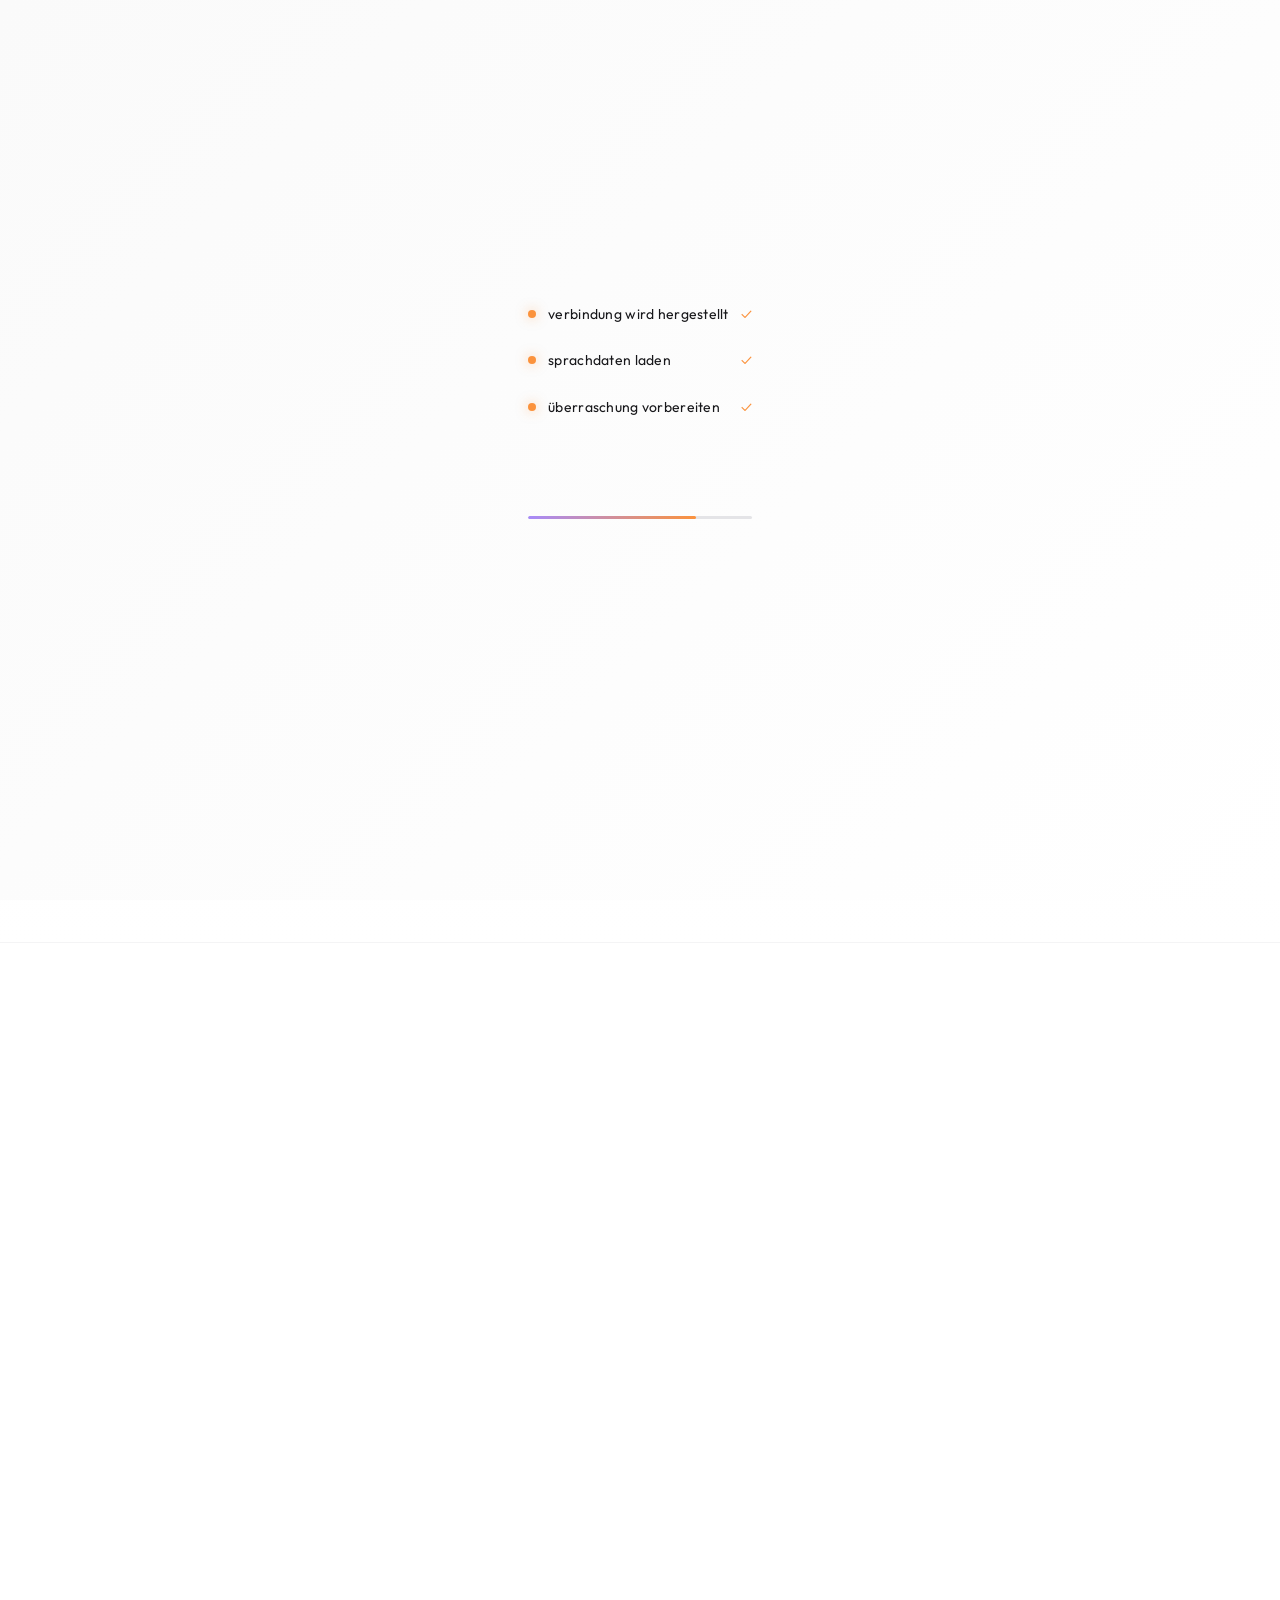
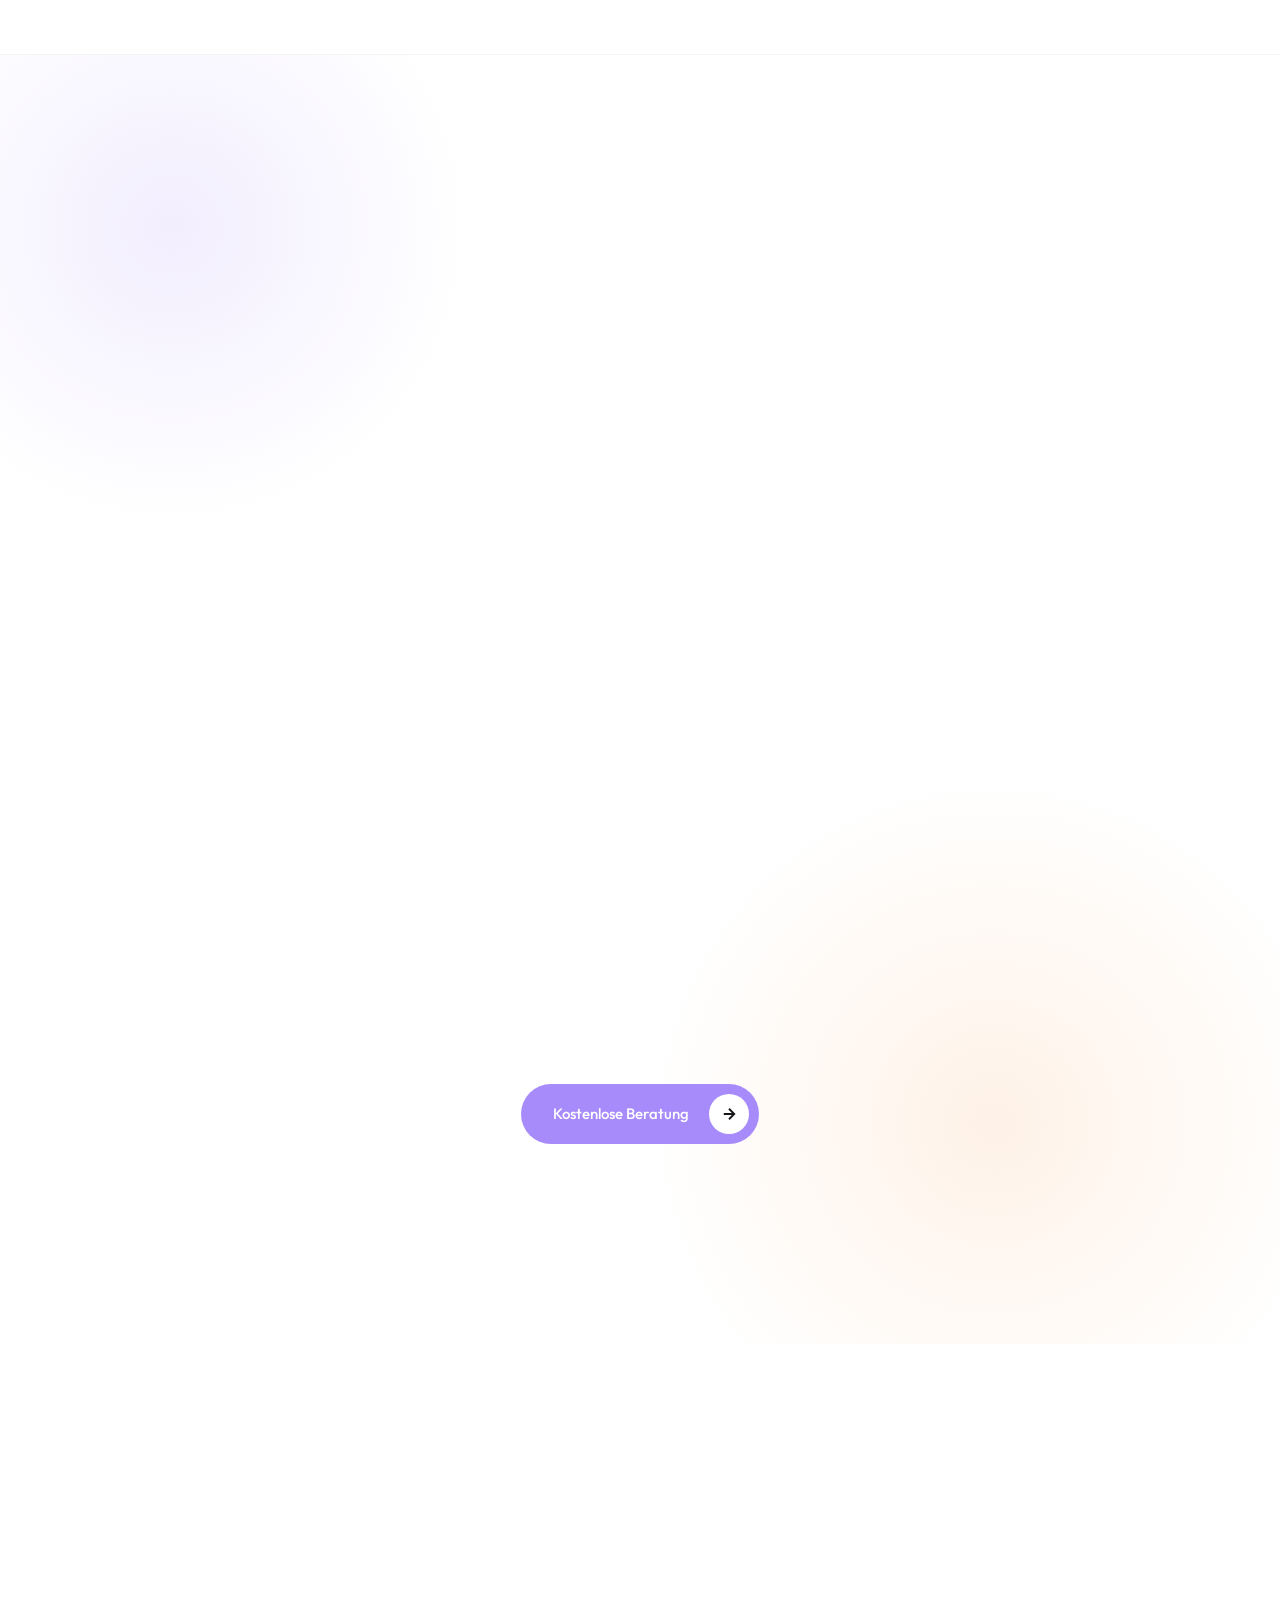
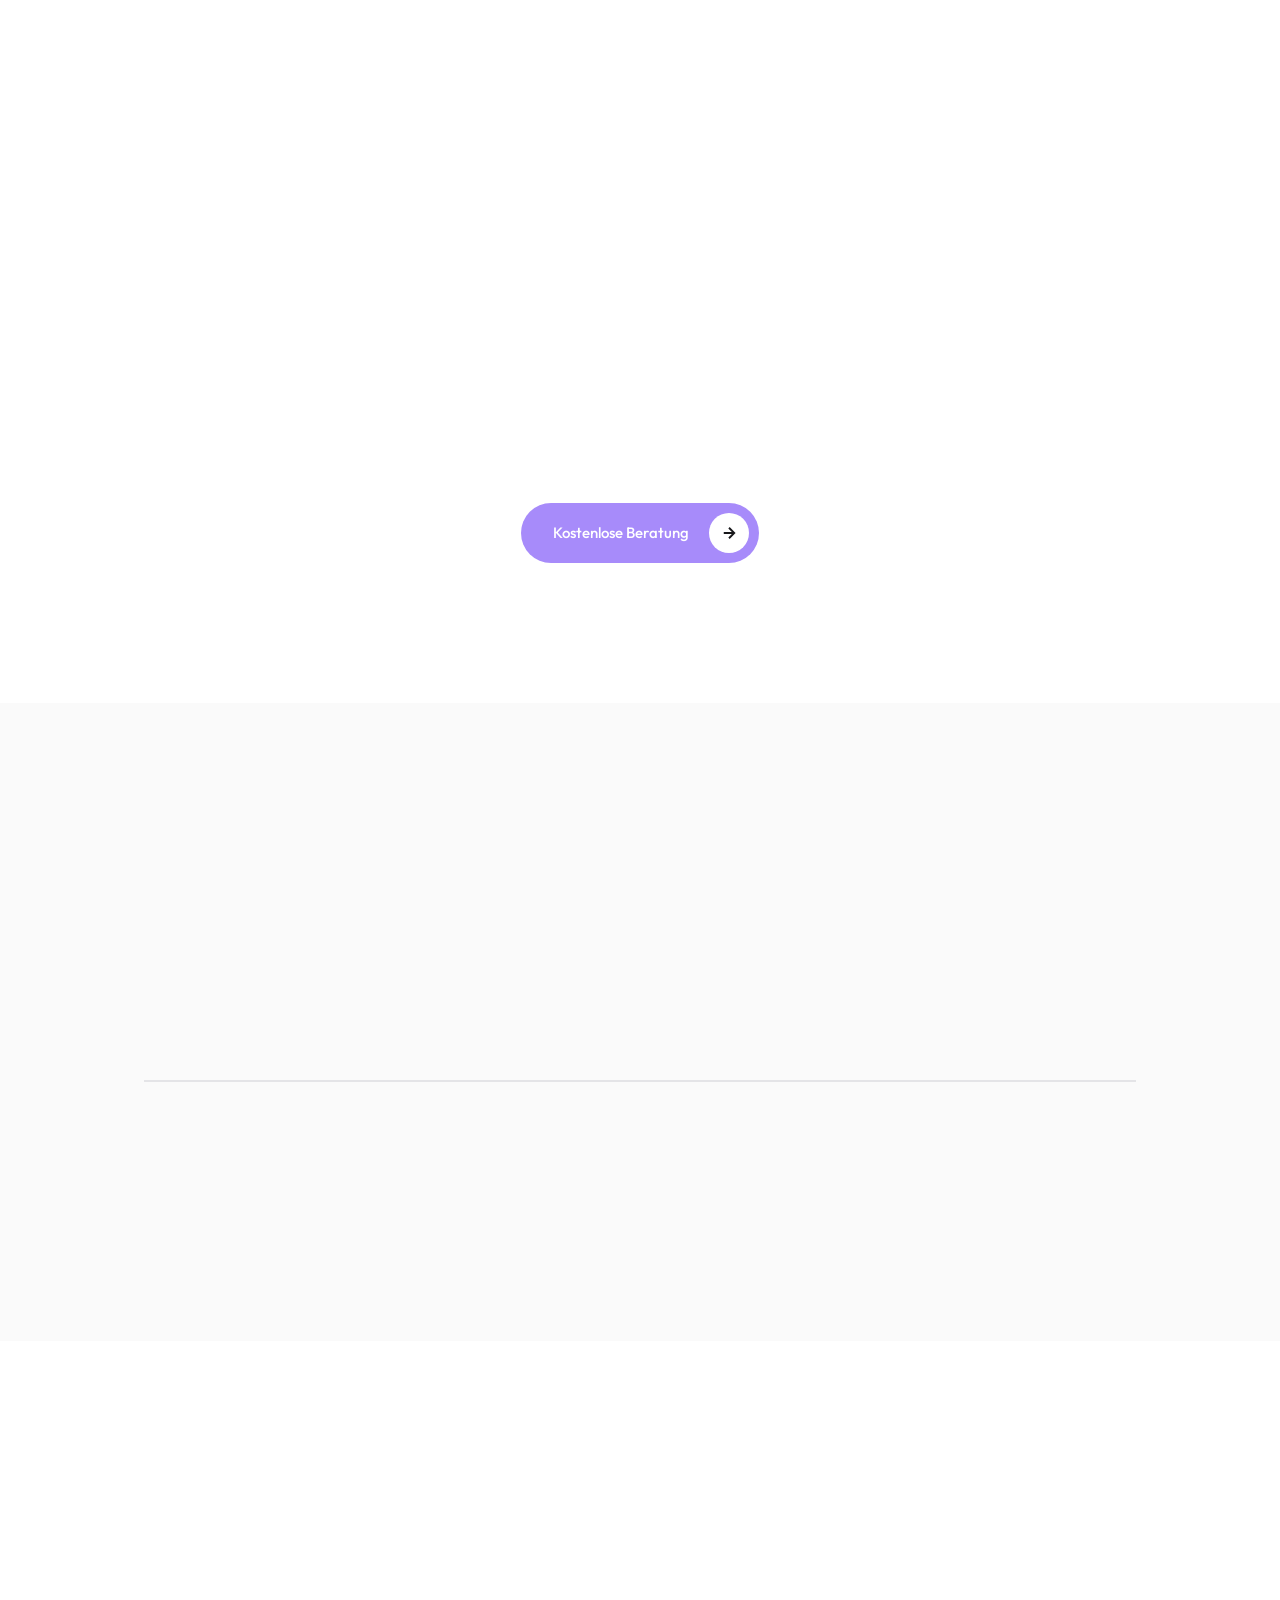
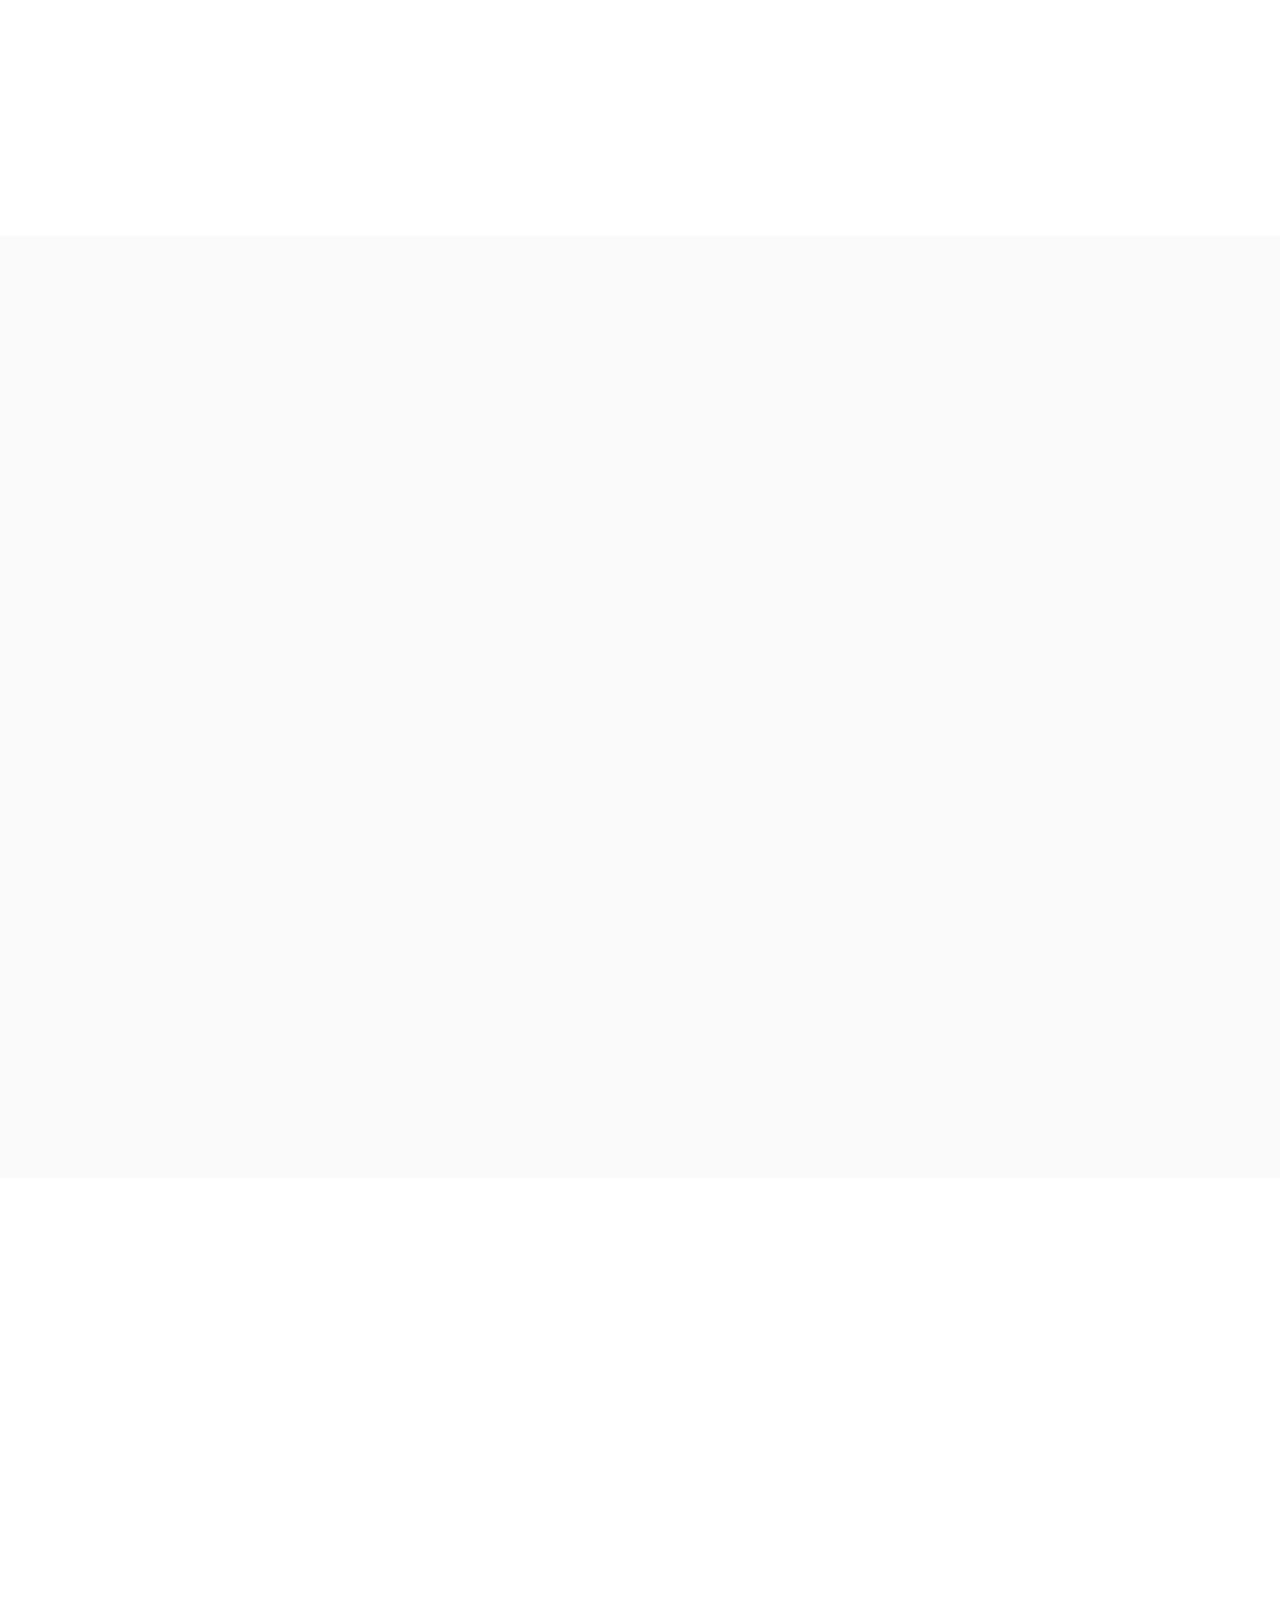
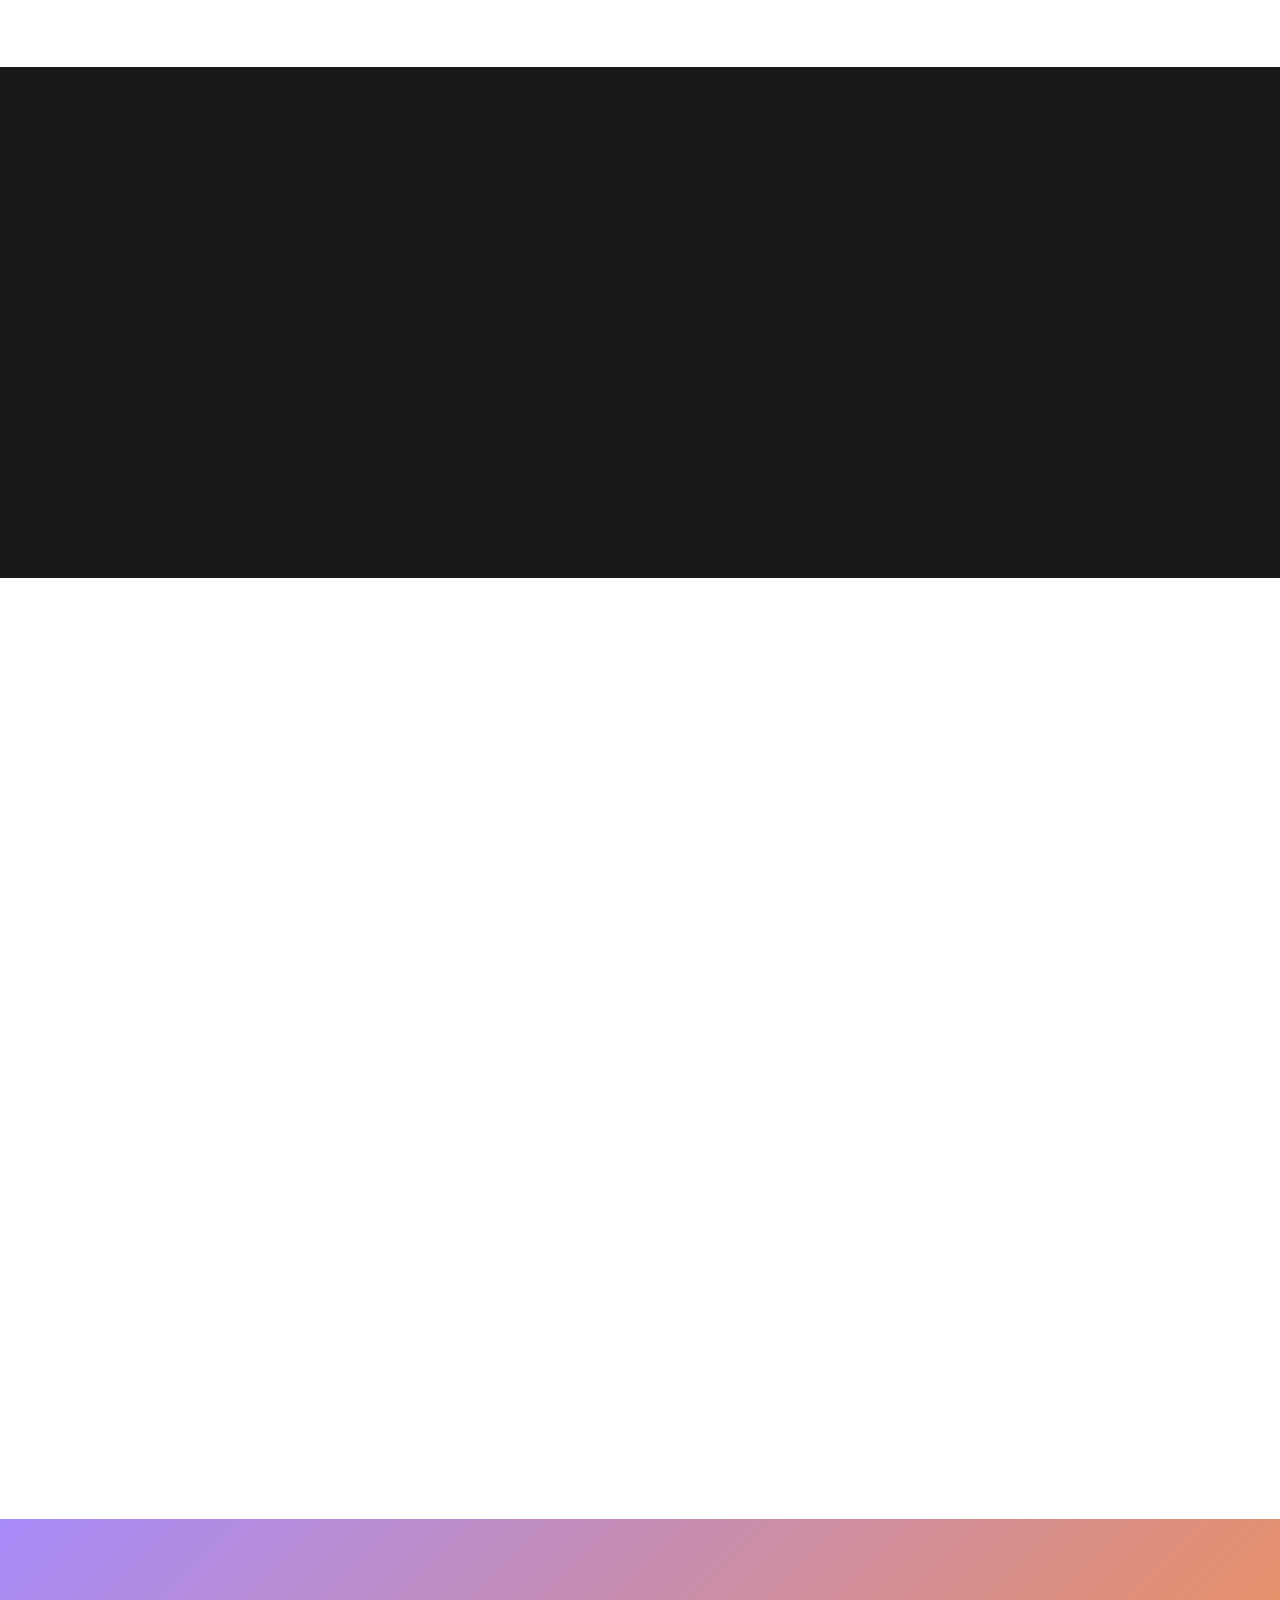
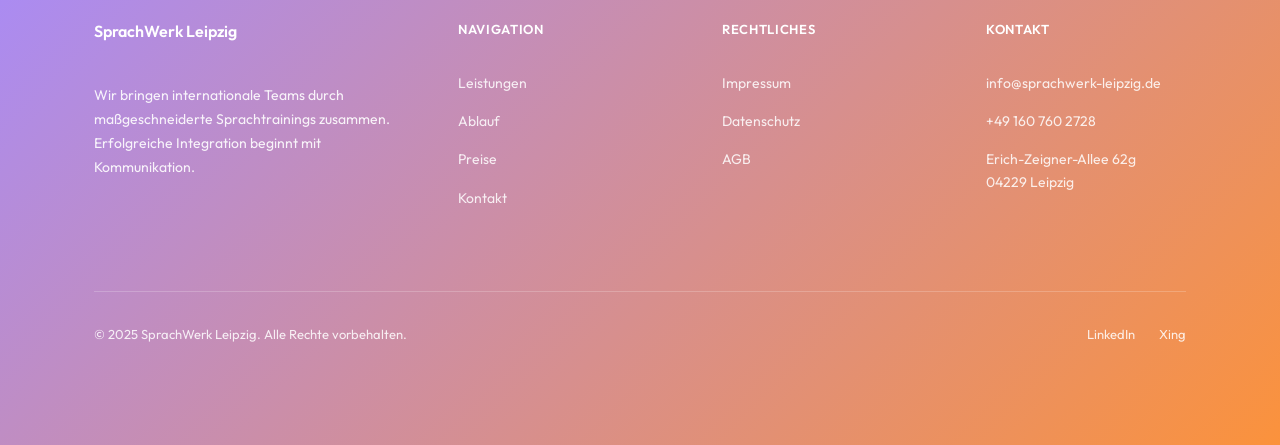
==== commit 61e3c351: "„miezki-mauso-affairs_ohnevideo_24“" ====
--- a/miezki-business/index.html
+++ b/miezki-business/index.html
@@ -6,7 +6,7 @@
   <title>SprachWerk Leipzig — Deutsch für Unternehmen</title>
   <link rel="preconnect" href="https://fonts.googleapis.com" />
   <link rel="preconnect" href="https://fonts.gstatic.com" crossorigin />
-  <link href="https://fonts.googleapis.com/css2?family=Outfit:wght@300;400;500;600&display=swap" rel="stylesheet" />
+  <link href="https://fonts.googleapis.com/css2?family=Outfit:wght@300;400;500;600;700&display=swap" rel="stylesheet" />
   
   <style>
     * { margin: 0; padding: 0; box-sizing: border-box; }
@@ -28,6 +28,150 @@
       --purple-subtle: #f5f3ff;
       --accent-orange: #fb923c; 
       --accent-orange-glow: rgba(251, 146, 60, 0.4);
+    }
+
+    /* ============ LOADER SCREEN ============ */
+    .loader-screen {
+      position: fixed;
+      top: 0;
+      left: 0;
+      width: 100%;
+      height: 100%;
+      background: linear-gradient(135deg, #fafafa 0%, #ffffff 100%);
+      display: flex;
+      align-items: center;
+      justify-content: center;
+      z-index: 99999;
+      transition: opacity 0.8s ease, visibility 0.8s ease;
+    }
+
+    .loader-screen.hidden {
+      opacity: 0;
+      visibility: hidden;
+      pointer-events: none;
+    }
+
+    .loader-container {
+      text-align: center;
+      max-width: 400px;
+      padding: 40px;
+    }
+
+    .loader-content {
+      margin-bottom: 40px;
+    }
+
+    .loader-line {
+      display: flex;
+      align-items: center;
+      gap: 12px;
+      padding: 12px 0;
+      opacity: 0;
+      transform: translateX(-20px);
+      transition: all 0.5s cubic-bezier(0.16, 1, 0.3, 1);
+    }
+
+    .loader-line.active {
+      opacity: 1;
+      transform: translateX(0);
+    }
+
+    .loader-dot {
+      width: 8px;
+      height: 8px;
+      background: var(--gray-300);
+      border-radius: 50%;
+      transition: all 0.3s ease;
+      flex-shrink: 0;
+    }
+
+    .loader-line.active .loader-dot {
+      background: #a78bfa;
+      box-shadow: 0 0 12px rgba(167, 139, 250, 0.5);
+    }
+
+    .loader-line.done .loader-dot {
+      background: #fb923c;
+      box-shadow: 0 0 12px rgba(251, 146, 60, 0.5);
+    }
+
+    .loader-text {
+      font-family: 'Outfit', sans-serif;
+      font-size: 14px;
+      font-weight: 400;
+      color: var(--gray-500);
+      letter-spacing: 0.02em;
+      transition: color 0.3s ease;
+      text-align: left;
+    }
+
+    .loader-line.active .loader-text {
+      color: var(--gray-700);
+    }
+
+    .loader-line.done .loader-text {
+      color: var(--gray-900);
+    }
+
+    .loader-status {
+      margin-left: auto;
+      font-family: 'Outfit', sans-serif;
+      font-size: 14px;
+      color: #fb923c;
+      opacity: 0;
+      transition: opacity 0.3s ease;
+      flex-shrink: 0;
+    }
+
+    .loader-line.done .loader-status {
+      opacity: 1;
+    }
+
+    .loader-progress {
+      width: 100%;
+      height: 3px;
+      background: var(--gray-200);
+      border-radius: 100px;
+      overflow: hidden;
+      margin-bottom: 48px;
+    }
+
+    .loader-progress-fill {
+      width: 0%;
+      height: 100%;
+      background: linear-gradient(90deg, #a78bfa 0%, #fb923c 100%);
+      border-radius: 100px;
+      transition: width 0.4s ease;
+    }
+
+    .ready-button {
+      font-family: 'Outfit', sans-serif;
+      font-size: 14px;
+      font-weight: 500;
+      color: white;
+      background: linear-gradient(135deg, #a78bfa 0%, #fb923c 100%);
+      border: none;
+      padding: 12px 32px;
+      border-radius: 100px;
+      cursor: pointer;
+      opacity: 0;
+      transform: translateY(20px) scale(0.9);
+      transition: all 0.6s cubic-bezier(0.16, 1, 0.3, 1);
+      box-shadow: 0 8px 30px rgba(167, 139, 250, 0.25);
+    }
+
+    .ready-button.visible {
+      opacity: 1;
+      transform: translateY(0) scale(1);
+    }
+
+    .ready-button:hover {
+      transform: translateY(-3px) scale(1.05);
+      box-shadow: 0 20px 50px rgba(167, 139, 250, 0.4);
+    }
+
+    .ready-button:active {
+      transform: scale(0.98);
     }
 
     html { scroll-behavior: auto; }
@@ -190,24 +334,19 @@
       display: grid; 
       grid-template-columns: repeat(2, 1fr); 
       gap: 32px; 
-      /* Extra Platz unten damit die verschobenen Elemente nicht abgeschnitten werden */
       margin-bottom: 60px; 
     }
     
     .service-card { position: relative; padding: 40px; background: rgba(255, 255, 255, 0.4); backdrop-filter: blur(20px); -webkit-backdrop-filter: blur(20px); border: 1px solid rgba(255, 255, 255, 0.6); border-radius: 24px; overflow: hidden; transition: all 0.4s cubic-bezier(0.16, 1, 0.3, 1); display: flex; flex-direction: column; justify-content: center; box-shadow: 0 4px 24px -1px rgba(0, 0, 0, 0.05); }
 
-    /* RECHTE SPALTE (Gerade Elemente): Nach unten versetzen mittels Transform */
     .service-card:nth-child(even) {
        transform: translateY(60px);
     }
     
-    /* Farben für die lila Karten (jedes 2. Paar) */
     .service-card:nth-child(4n), .service-card:nth-child(4n-1) { background: rgba(167, 139, 250, 0.85); backdrop-filter: blur(12px); -webkit-backdrop-filter: blur(12px); border: 1px solid rgba(255, 255, 255, 0.3); box-shadow: 0 8px 32px -4px rgba(167, 139, 250, 0.3); }
     .service-card:nth-child(4n) .service-title, .service-card:nth-child(4n) .service-text, .service-card:nth-child(4n-1) .service-title, .service-card:nth-child(4n-1) .service-text { color: var(--white); }
     .service-card:nth-child(4n) .serif-italic, .service-card:nth-child(4n-1) .serif-italic { background: none; -webkit-text-fill-color: var(--white); color: var(--white); }
     
-    /* HOVER (muss Transform berücksichtigen) */
-    /* Linke Spalte (Ungerade) hebt sich normal an */
     .service-card:nth-child(odd):hover {
        transform: translateY(-8px);
        box-shadow: 0 20px 40px -4px rgba(0, 0, 0, 0.1); 
@@ -215,15 +354,13 @@
        border-color: rgba(255, 255, 255, 0.9);
     }
     
-    /* Rechte Spalte (Gerade) hebt sich von der 60px Position an */
     .service-card:nth-child(even):hover {
-       transform: translateY(52px); /* 60px - 8px = 52px */
+       transform: translateY(52px);
        box-shadow: 0 20px 40px -4px rgba(0, 0, 0, 0.1); 
        background: rgba(255, 255, 255, 0.6); 
        border-color: rgba(255, 255, 255, 0.9);
     }
 
-    /* Hover Styles für die Lila Karten */
     .service-card:nth-child(4n):hover, .service-card:nth-child(4n-1):hover { background: rgba(151, 117, 250, 0.95); box-shadow: 0 20px 40px -4px rgba(167, 139, 250, 0.4); border-color: rgba(255, 255, 255, 0.5); }
     
     .service-icon { display: none; }
@@ -423,11 +560,9 @@
       .pricing-grid { grid-template-columns: 1fr; max-width: 400px; margin: 0 auto; }
       .process-grid { grid-template-columns: repeat(2, 1fr); gap: 40px; }
       .levels-grid { flex-wrap: wrap; }
-      /* Services Mobile */
       .services-grid { grid-template-columns: 1fr; max-width: 400px; margin: 0 auto; gap: 24px; }
-      .service-card:nth-child(even) { transform: none; } /* Reset Transform on Mobile */
-      .service-card:nth-child(even):hover { transform: translateY(-8px); } /* Reset Hover */
-      
+      .service-card:nth-child(even) { transform: none; }
+      .service-card:nth-child(even):hover { transform: translateY(-8px); }
       .footer-container { grid-template-columns: 1fr 1fr; gap: 48px; }
     }
 
@@ -456,11 +591,50 @@
       .service-card { backdrop-filter: blur(10px); -webkit-backdrop-filter: blur(10px); }
       .footer-container { grid-template-columns: 1fr; gap: 40px; }
       .footer-bottom { flex-direction: column-reverse; gap: 24px; text-align: center; margin-top: 40px; }
+      
+      .loader-container { padding: 24px; }
+      .loader-text { font-size: 13px; }
     }
   </style>
 </head>
 
 <body id="top">
+  <!-- ============ LOADER SCREEN ============ -->
+  <div class="loader-screen" id="loaderScreen">
+    <div class="loader-container">
+      <div class="loader-content">
+        <div class="loader-line" id="line1">
+          <span class="loader-dot"></span>
+          <span class="loader-text">verbindung wird hergestellt</span>
+          <span class="loader-status">✓</span>
+        </div>
+        <div class="loader-line" id="line2">
+          <span class="loader-dot"></span>
+          <span class="loader-text">sprachdaten laden</span>
+          <span class="loader-status">✓</span>
+        </div>
+        <div class="loader-line" id="line3">
+          <span class="loader-dot"></span>
+          <span class="loader-text">überraschung vorbereiten</span>
+          <span class="loader-status">✓</span>
+        </div>
+        <div class="loader-line" id="line4">
+          <span class="loader-dot"></span>
+          <span class="loader-text">alles bereit</span>
+          <span class="loader-status">✓</span>
+        </div>
+      </div>
+      
+      <div class="loader-progress">
+        <div class="loader-progress-fill" id="progressFill"></div>
+      </div>
+      
+      <button class="ready-button" id="readyButton">
+        Ready?
+      </button>
+    </div>
+  </div>
+
   <a href="#kontakt" class="discount-badge">
     <span class="discount-icon">%</span>
     <div class="discount-text-container">
@@ -625,14 +799,13 @@
           <p class="service-text">Ihr Team funktioniert? Helfen Sie Ihren Mitarbeitern ihr Leben in Deutschland schöner zu machen.</p>
         </div>
         <div class="hero-buttons" style="grid-column: 1 / -1; justify-content: center; margin-top: 40px; margin-bottom: 0;">
-  <a href="#kontakt" class="btn btn-primary">
-    Kostenlose Beratung
-    <span class="btn-arrow">
-      <svg viewBox="0 0 24 24"><path d="M5 12h14M12 5l7 7-7 7"></path></svg>
-    </span>
-  </a> 
-</div>
-        
+          <a href="#kontakt" class="btn btn-primary">
+            Kostenlose Beratung
+            <span class="btn-arrow">
+              <svg viewBox="0 0 24 24"><path d="M5 12h14M12 5l7 7-7 7"></path></svg>
+            </span>
+          </a> 
+        </div>
       </div>
     </div>
   </section>
@@ -663,32 +836,24 @@
             <div class="personal-feature">
               <div class="personal-feature-icon">
                 <svg viewBox="0 0 24 24" fill="none" stroke="currentColor" stroke-width="1.5">
-                  <path
-                    d="M9 12h6m-6 4h6m2 5H7a2 2 0 01-2-2V5a2 2 0 012-2h5.586a1 1 0 01.707.293l5.414 5.414a1 1 0 01.293.707V19a2 2 0 01-2 2z"
-                  />
+                  <path d="M9 12h6m-6 4h6m2 5H7a2 2 0 01-2-2V5a2 2 0 012-2h5.586a1 1 0 01.707.293l5.414 5.414a1 1 0 01.293.707V19a2 2 0 01-2 2z" />
                 </svg>
               </div>
               <div>
                 <h4 class="personal-feature-title">Maßgeschneiderter Lehrplan</h4>
-                <p class="personal-feature-text">
-                  Der Unterricht basiert auf echten Dokumenten, E-Mails und Meetings aus Ihrem Unternehmen.
-                </p>
+                <p class="personal-feature-text">Der Unterricht basiert auf echten Dokumenten, E-Mails und Meetings aus Ihrem Unternehmen.</p>
               </div>
             </div>
 
             <div class="personal-feature">
               <div class="personal-feature-icon">
                 <svg viewBox="0 0 24 24" fill="none" stroke="currentColor" stroke-width="1.5">
-                  <path
-                    d="M4 4v5h.582m15.356 2A8.001 8.001 0 004.582 9m0 0H9m11 11v-5h-.581m0 0a8.003 8.003 0 01-15.357-2m15.357 2H15"
-                  />
+                  <path d="M4 4v5h.582m15.356 2A8.001 8.001 0 004.582 9m0 0H9m11 11v-5h-.581m0 0a8.003 8.003 0 01-15.357-2m15.357 2H15" />
                 </svg>
               </div>
               <div>
                 <h4 class="personal-feature-title">Kontinuierliche Anpassung</h4>
-                <p class="personal-feature-text">
-                  Der Lehrplan entwickelt sich mit – basierend auf Feedback und neuen Anforderungen.
-                </p>
+                <p class="personal-feature-text">Der Lehrplan entwickelt sich mit – basierend auf Feedback und neuen Anforderungen.</p>
               </div>
             </div>
           </div>
@@ -722,13 +887,13 @@
       </div>
     </div>
     <div class="hero-buttons" style="width: 100%; justify-content: center; margin-top: 20px; margin-bottom: 0;">
-  <a href="#kontakt" class="btn btn-primary">
-    Kostenlose Beratung
-    <span class="btn-arrow">
-      <svg viewBox="0 0 24 24"><path d="M5 12h14M12 5l7 7-7 7"></path></svg>
-    </span>
-  </a> 
-</div>
+      <a href="#kontakt" class="btn btn-primary">
+        Kostenlose Beratung
+        <span class="btn-arrow">
+          <svg viewBox="0 0 24 24"><path d="M5 12h14M12 5l7 7-7 7"></path></svg>
+        </span>
+      </a> 
+    </div>
   </section>
 
   <section class="process" id="ablauf">
@@ -983,13 +1148,57 @@
     </div>
   </footer>
 
- <script src="https://unpkg.com/lenis@1.0.45/dist/lenis.min.js"></script>
+  <script src="https://unpkg.com/lenis@1.0.45/dist/lenis.min.js"></script>
 
   <script>
-    // 2. Lenis initialisieren
+    // ============ LOADER SEQUENCE ============
+    document.addEventListener('DOMContentLoaded', function() {
+      const loaderScreen = document.getElementById('loaderScreen');
+      const readyButton = document.getElementById('readyButton');
+      const progressFill = document.getElementById('progressFill');
+      const lines = [
+        document.getElementById('line1'),
+        document.getElementById('line2'),
+        document.getElementById('line3'),
+        document.getElementById('line4')
+      ];
+      
+      let currentLine = 0;
+      const totalLines = lines.length;
+      
+      function animateLine() {
+        if (currentLine < totalLines) {
+          lines[currentLine].classList.add('active');
+          
+          const progress = ((currentLine + 1) / totalLines) * 100;
+          progressFill.style.width = progress + '%';
+          
+          setTimeout(() => {
+            lines[currentLine].classList.add('done');
+            currentLine++;
+            
+            if (currentLine < totalLines) {
+              setTimeout(animateLine, 400);
+            } else {
+              setTimeout(() => {
+                readyButton.classList.add('visible');
+              }, 500);
+            }
+          }, 600);
+        }
+      }
+      
+      setTimeout(animateLine, 500);
+      
+      readyButton.addEventListener('click', function() {
+        loaderScreen.classList.add('hidden');
+      });
+    });
+
+    // ============ LENIS SMOOTH SCROLL ============
     const lenis = new Lenis({
       duration: 1.2,
-      easing: (t) => Math.min(1, 1.001 - Math.pow(2, -10 * t)), // Easing-Funktion für den "Merlin"-Look
+      easing: (t) => Math.min(1, 1.001 - Math.pow(2, -10 * t)),
       direction: 'vertical',
       gestureDirection: 'vertical',
       smooth: true,
@@ -998,26 +1207,24 @@
       touchMultiplier: 2,
     });
 
-    // 3. Animation Loop starten
     function raf(time) {
       lenis.raf(time);
       requestAnimationFrame(raf);
     }
     requestAnimationFrame(raf);
 
-    // OPTIONAL: Deine Anker-Links (z.B. "Kontakt") mit Lenis verknüpfen
     document.querySelectorAll('a[href^="#"]').forEach(anchor => {
       anchor.addEventListener('click', function (e) {
         e.preventDefault();
         const targetId = this.getAttribute('href');
         const target = document.querySelector(targetId);
         if (target) {
-          // Lenis übernimmt das Scrollen zum Ziel
           lenis.scrollTo(target);
         }
       });
     });
       
+    // ============ REVEAL ANIMATIONS ============
     const reveals = document.querySelectorAll('.reveal');
 
     function handleReveal() {
@@ -1033,7 +1240,6 @@
     handleReveal();
 
     // ============ SUBTLE MOTION ============
-    // Gentle floating for hero image wrapper
     const heroImageWrapper = document.querySelector('.hero-image-wrapper');
     let time = 0;
 
@@ -1047,7 +1253,7 @@
     }
     gentleFloat();
 
-    // Counter animation for stats
+    // ============ COUNTER ANIMATION ============
     const stats = document.querySelectorAll('.hero-stat-number');
 
     function animateCounter(el, target, duration = 2500) {
@@ -1093,7 +1299,7 @@
 
     stats.forEach(stat => statsObserver.observe(stat));
 
-    // Stagger animation for service cards
+    // ============ SERVICE CARDS STAGGER ============
     const serviceCards = document.querySelectorAll('.service-card');
     const serviceObserver = new IntersectionObserver((entries) => {
       entries.forEach((entry) => {
@@ -1114,7 +1320,7 @@
       serviceObserver.observe(card);
     });
 
-    // Stagger for process steps
+    // ============ PROCESS STEPS STAGGER ============
     const processSteps = document.querySelectorAll('.process-step');
     const processObserver = new IntersectionObserver((entries) => {
       entries.forEach((entry) => {
@@ -1135,7 +1341,7 @@
       processObserver.observe(step);
     });
 
-    // Arrow animation on button hover
+    // ============ BUTTON ARROW ANIMATION ============
     const arrowBtns = document.querySelectorAll('.btn-arrow');
     arrowBtns.forEach(arrow => {
       const btn = arrow.parentElement;
@@ -1154,7 +1360,6 @@
     if (hello) {
       function runGradient() {
         hello.classList.add('is-animating');
-
         setTimeout(() => {
           hello.classList.remove('is-animating');
         }, 1800); 
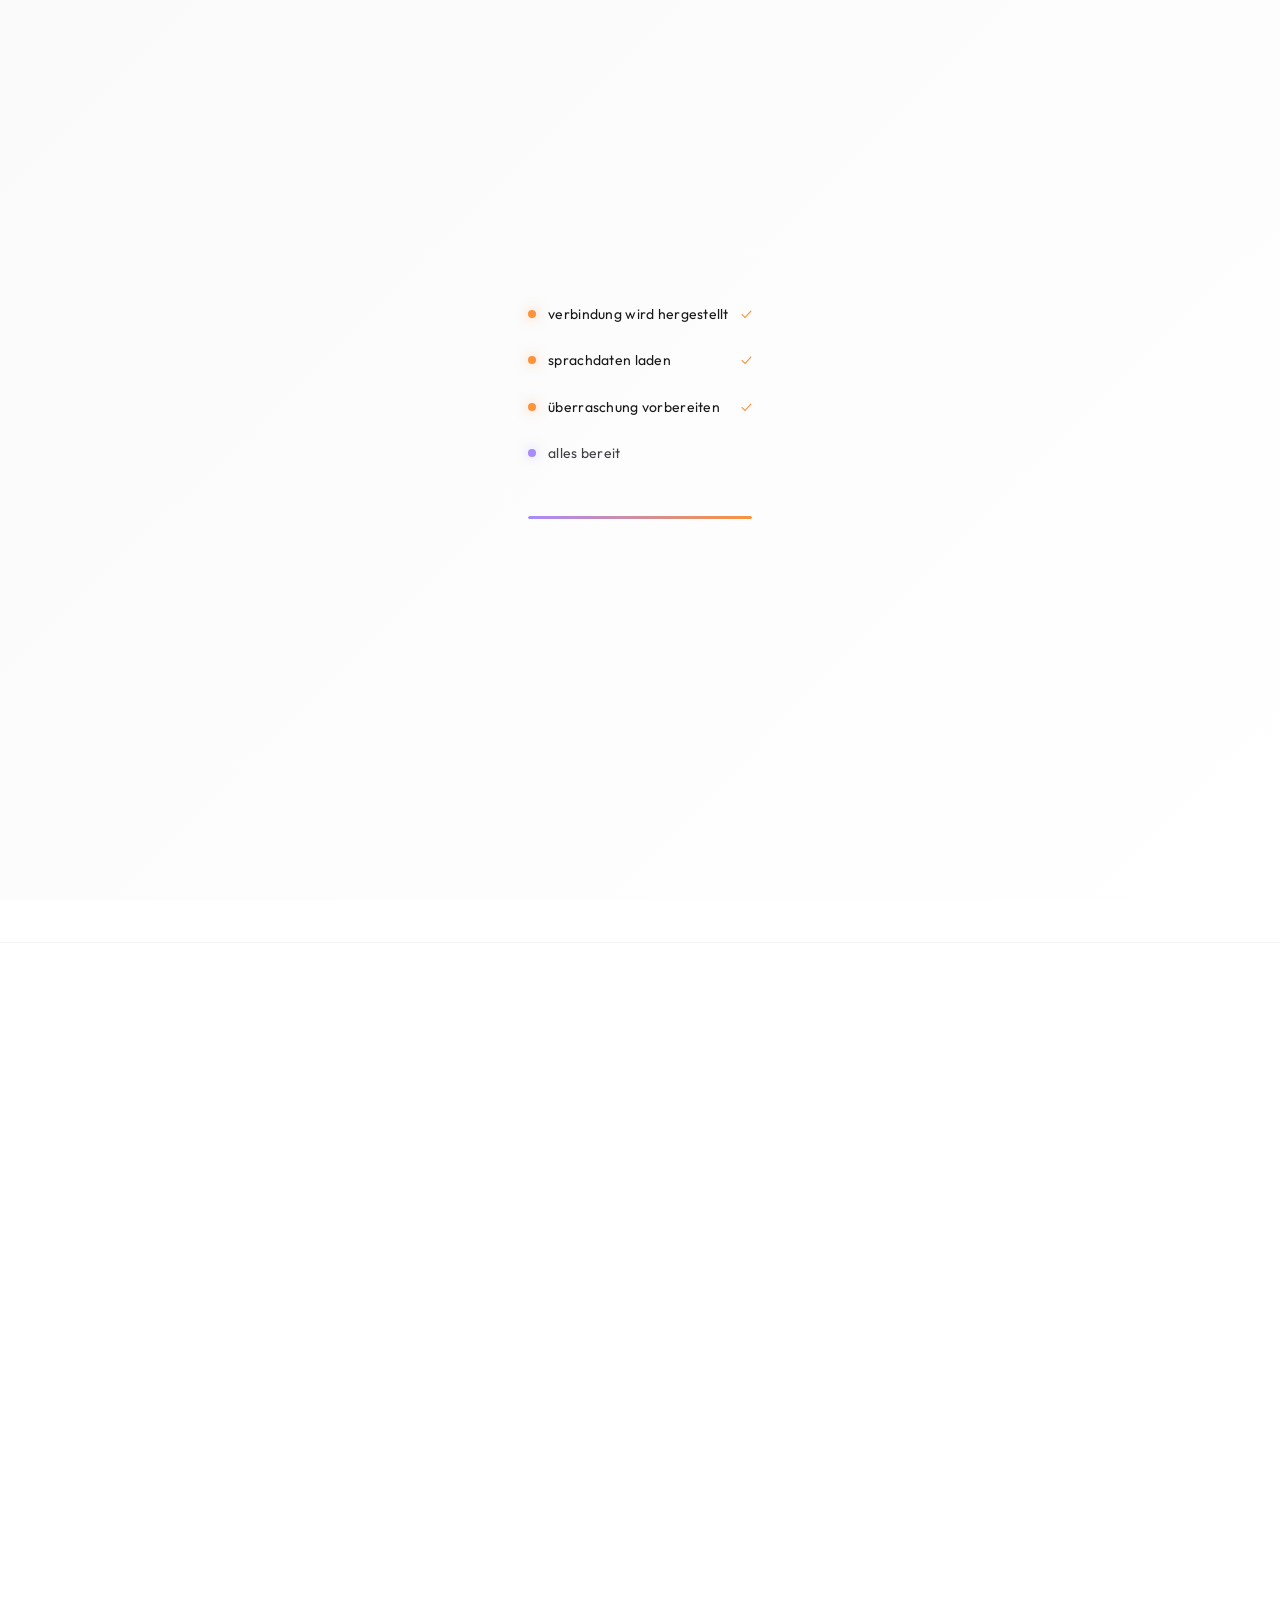
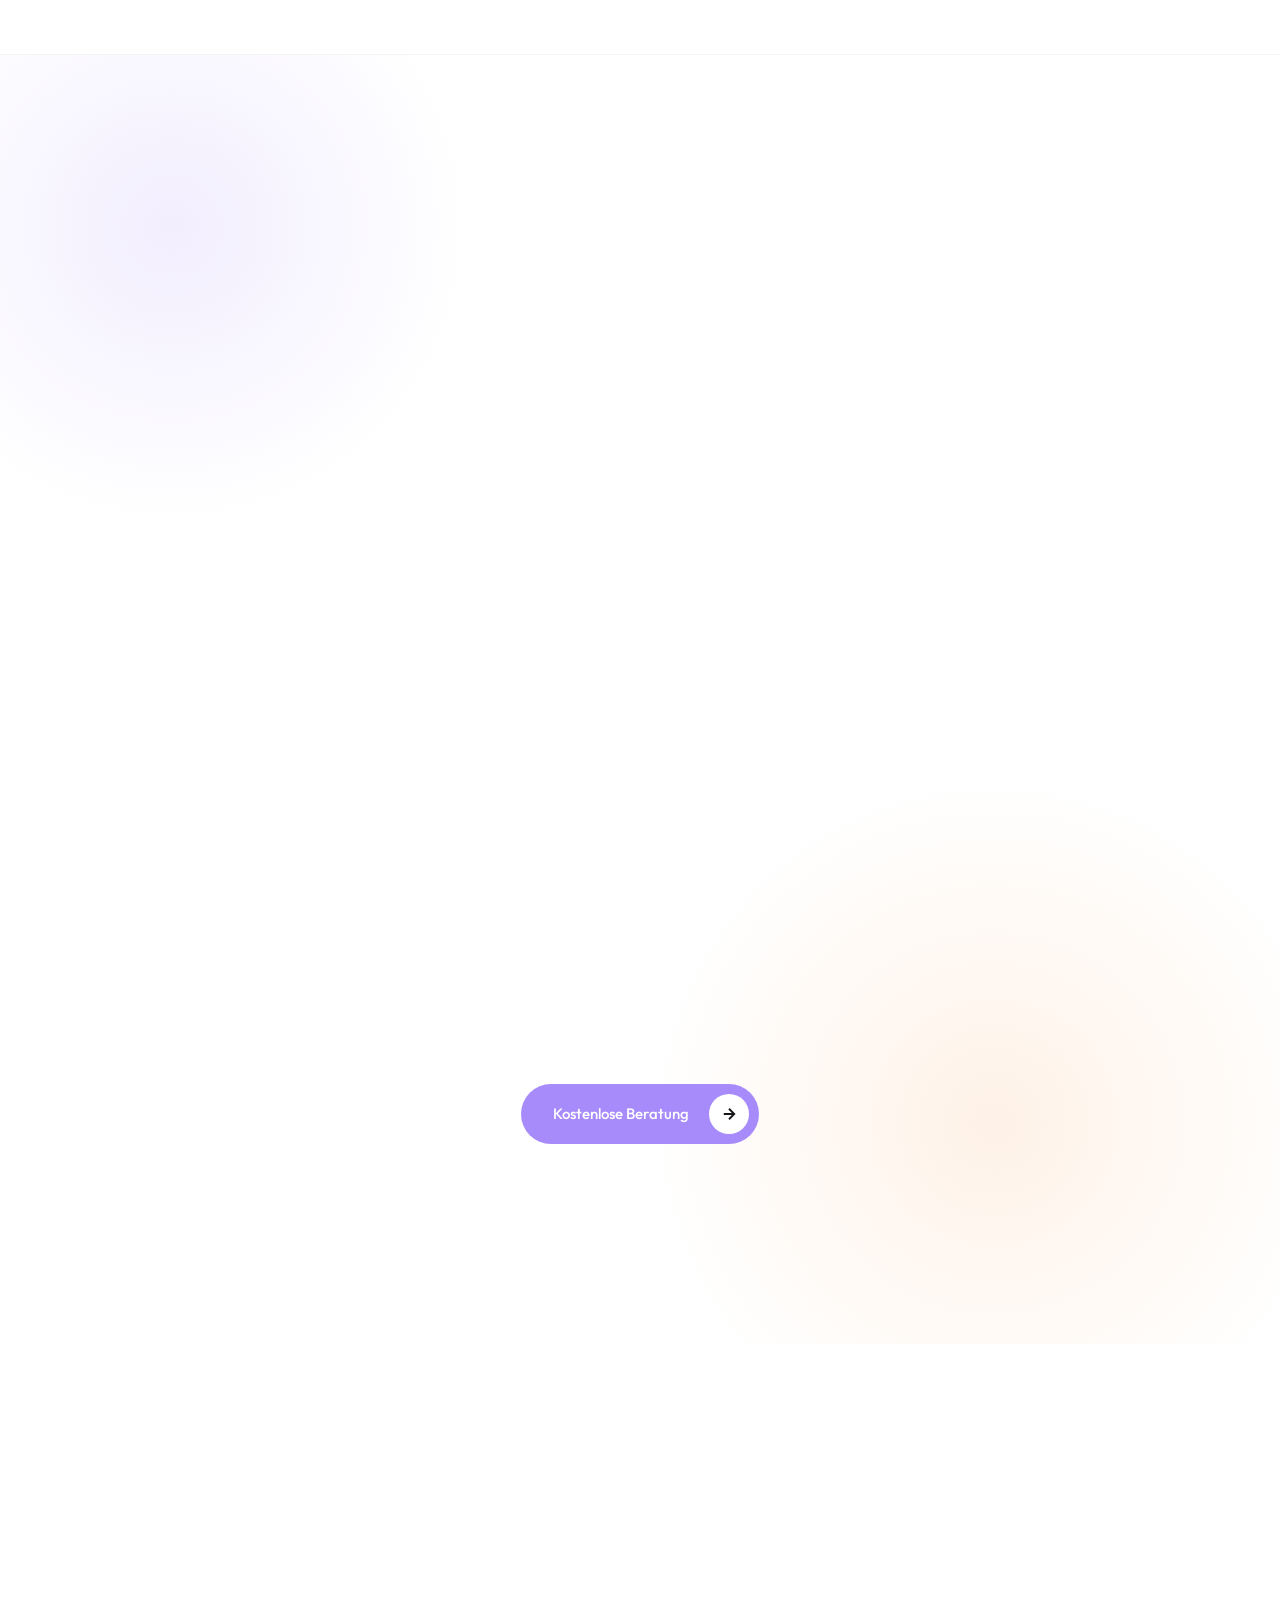
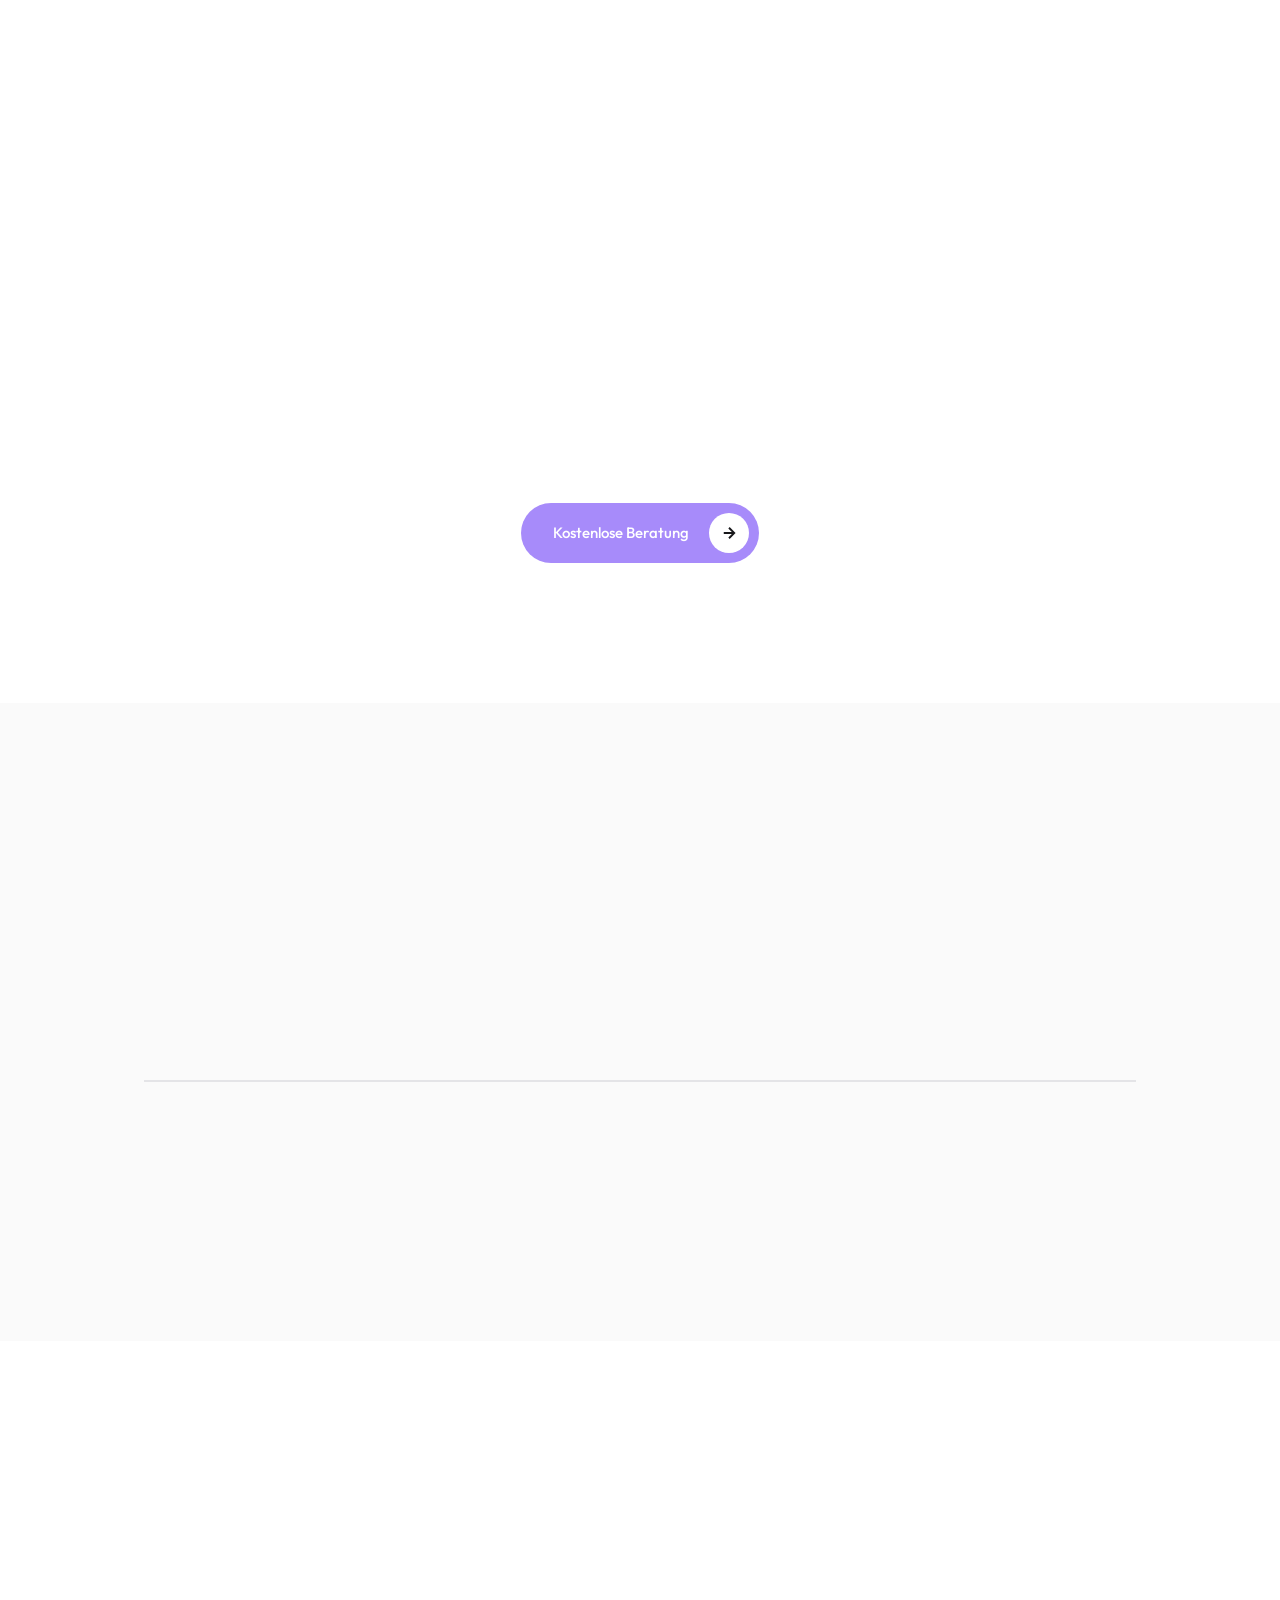
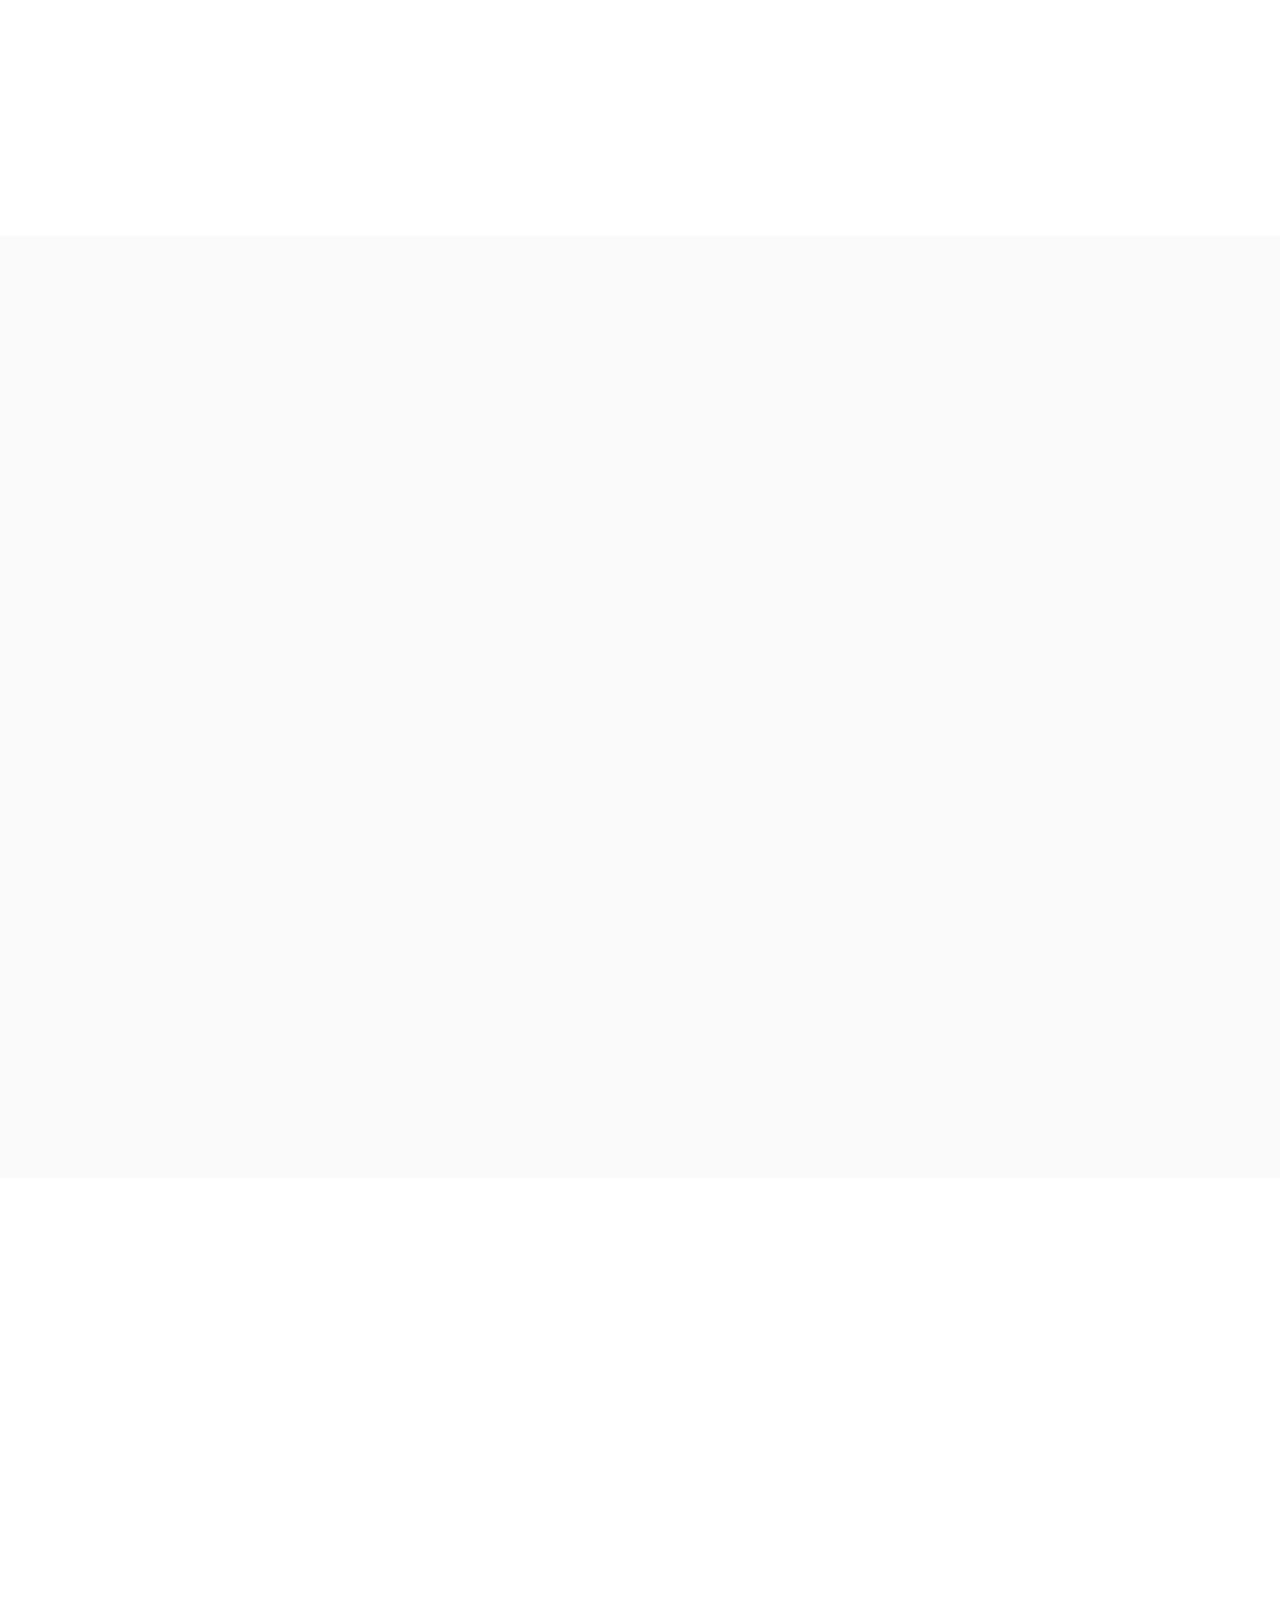
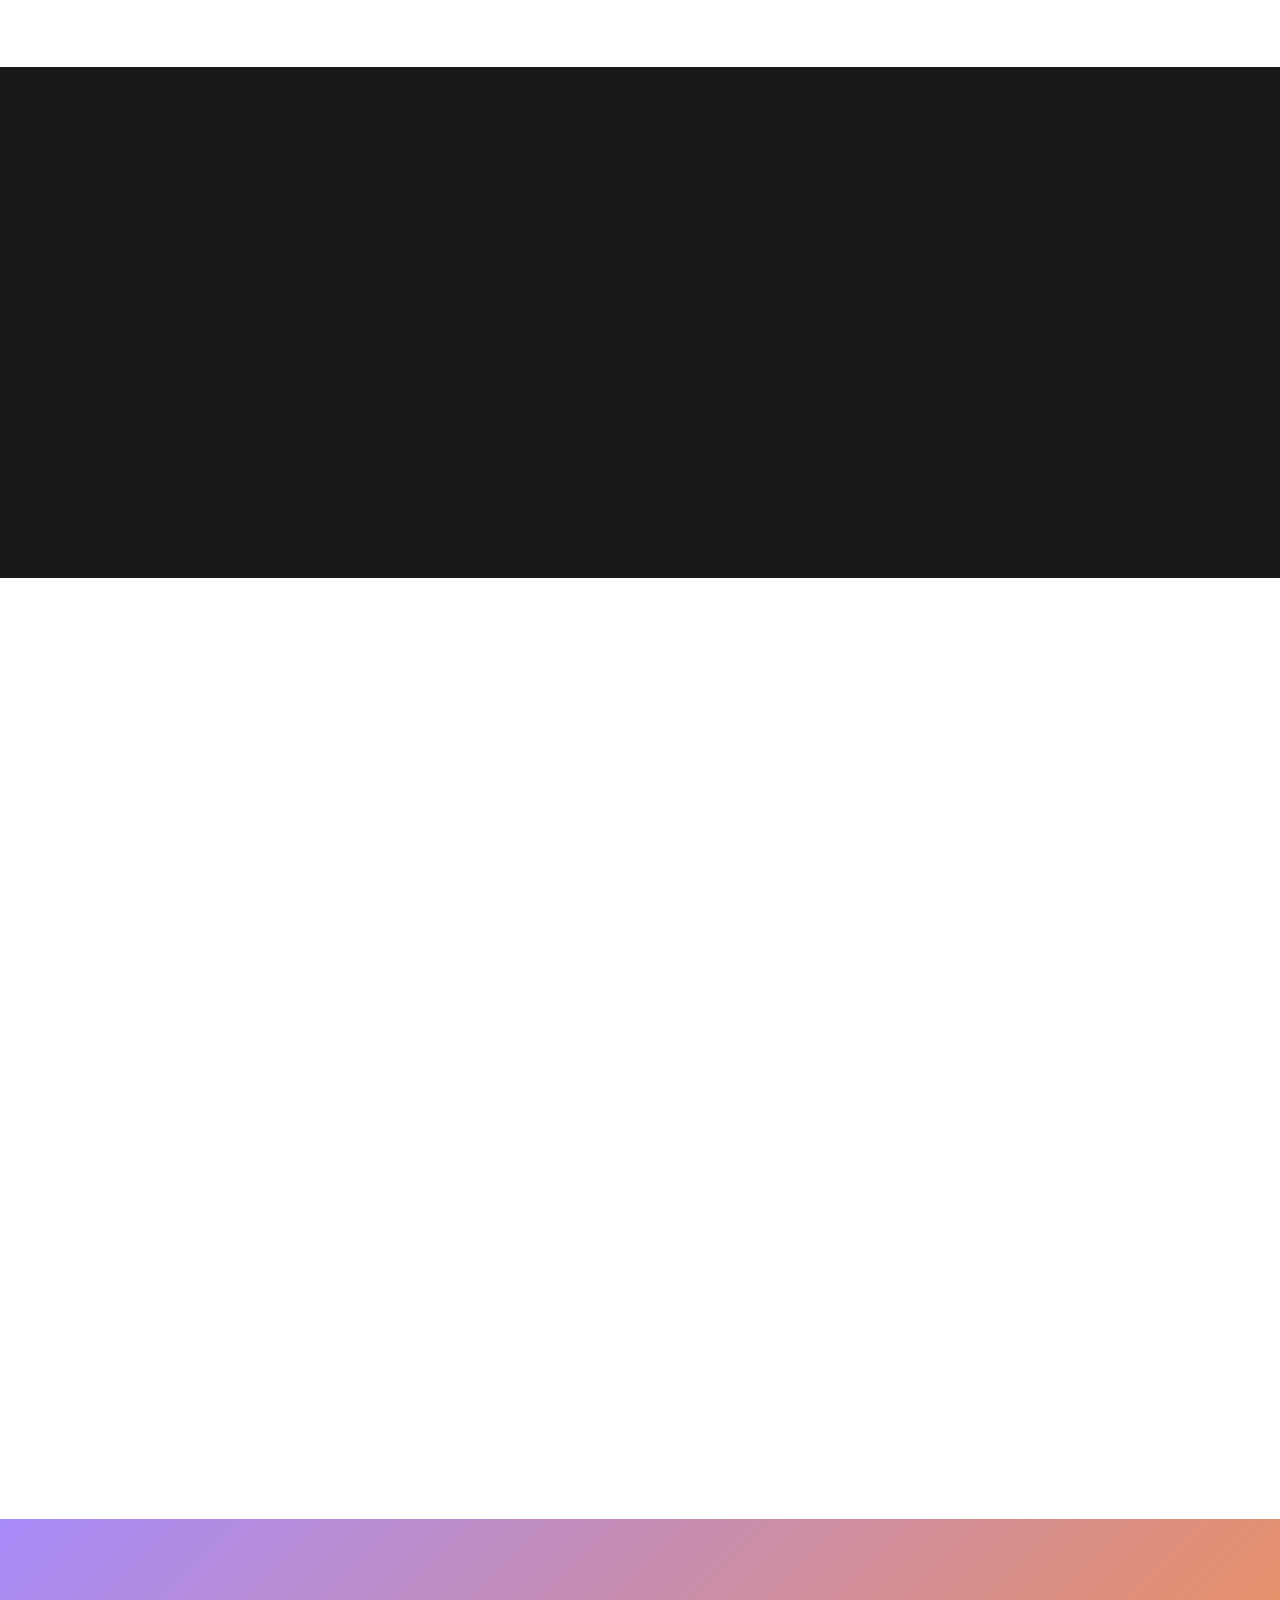
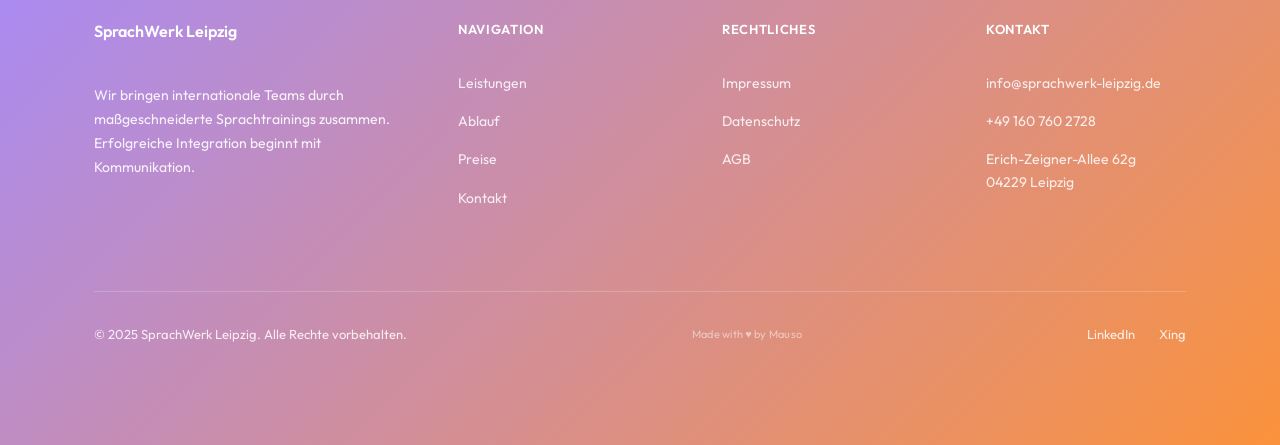
==== commit aff9f161: "„miezki-mauso-affairs_ohnevideo_25“" ====
--- a/miezki-business/index.html
+++ b/miezki-business/index.html
@@ -543,6 +543,16 @@
     .footer-bottom-links { display: flex; gap: 24px; }
     .footer-bottom-links a { color: rgba(255, 255, 255, 0.85); text-decoration: none; transition: color 0.2s ease; }
     .footer-bottom-links a:hover { color: var(--white); }
+    
+    .made-with-love { 
+      font-size: 11px; 
+      opacity: 0.6; 
+      letter-spacing: 0.02em;
+    }
+    
+    .made-with-love:hover {
+      opacity: 1;
+    }
 
     /* ============ ANIMATIONS ============ */
     .reveal { opacity: 0; transform: translateY(20px); transition: all 0.6s cubic-bezier(0.16, 1, 0.3, 1); }
@@ -1140,6 +1150,7 @@
       </div>
       <div class="footer-bottom">
         <p>© 2025 SprachWerk Leipzig. Alle Rechte vorbehalten.</p>
+        <p class="made-with-love">Made with ♥ by Mauso</p>
         <div class="footer-bottom-links">
           <a href="#">LinkedIn</a>
           <a href="#">Xing</a>
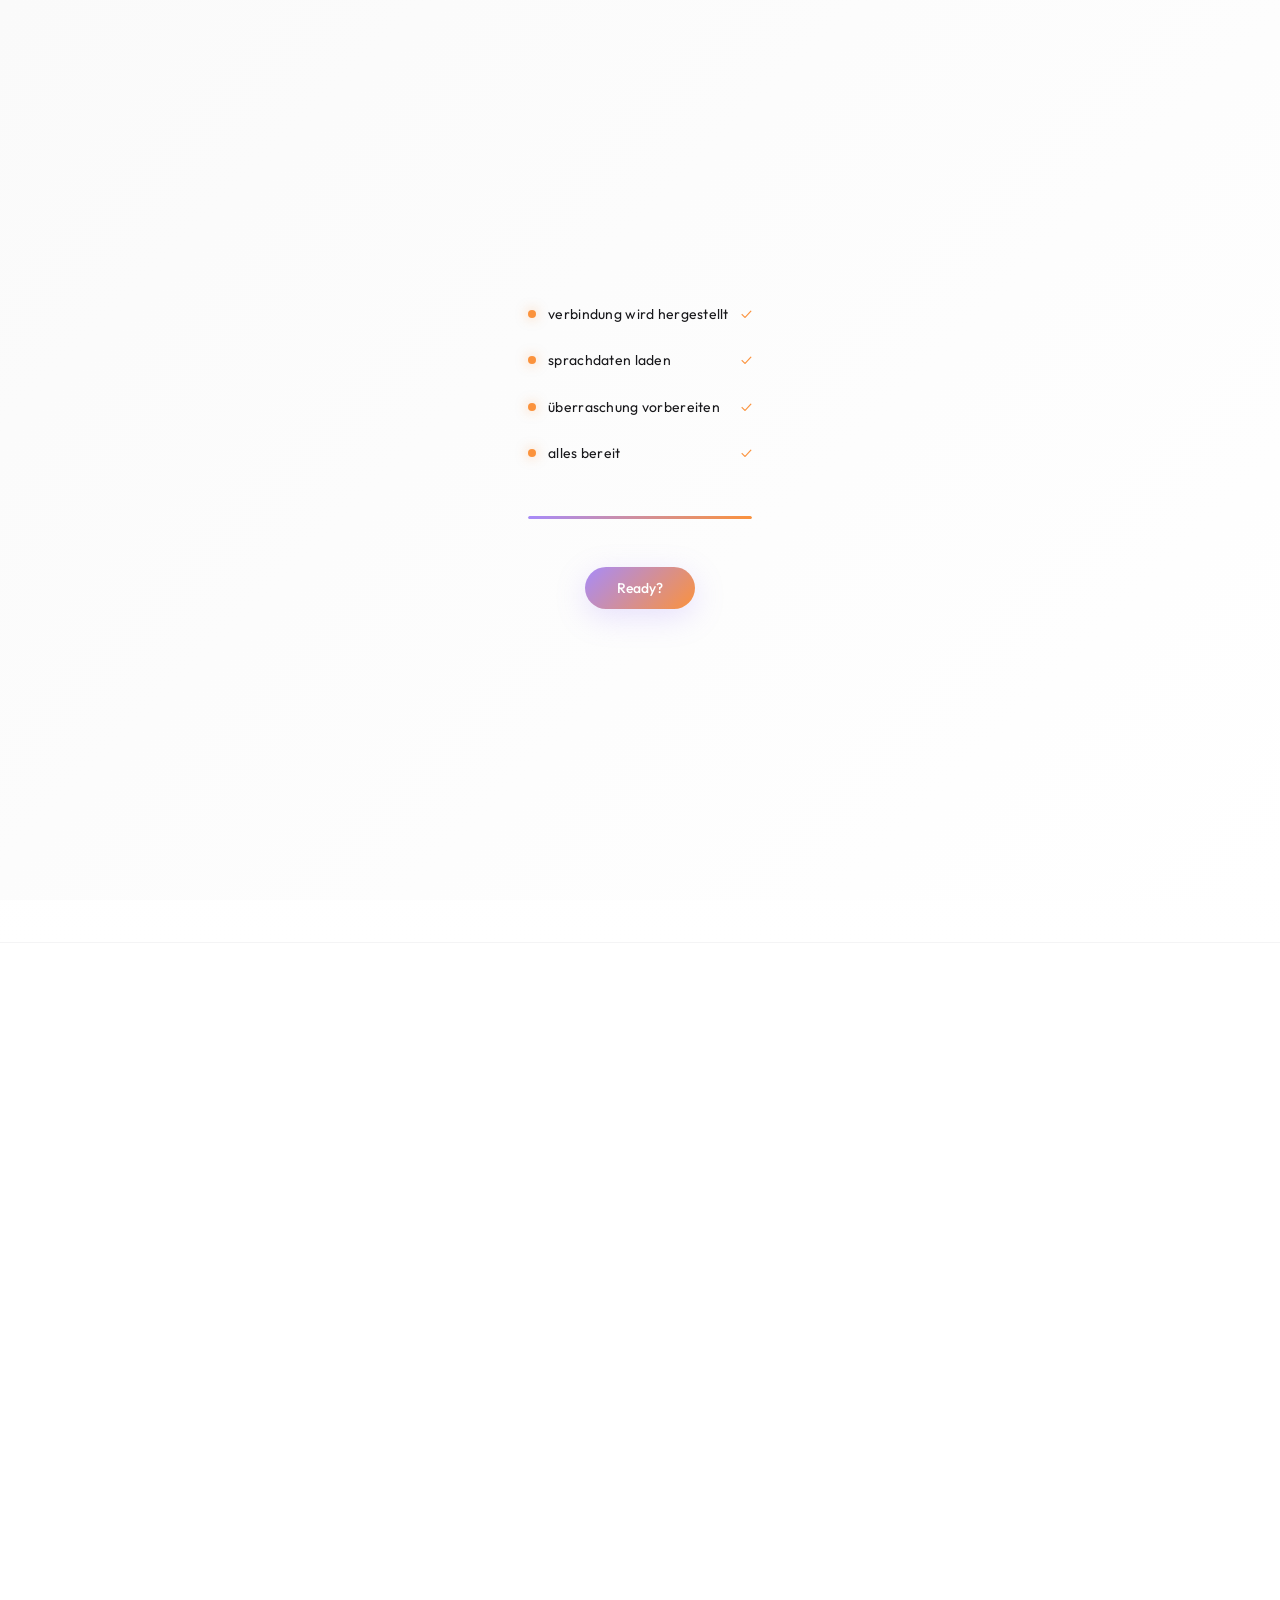
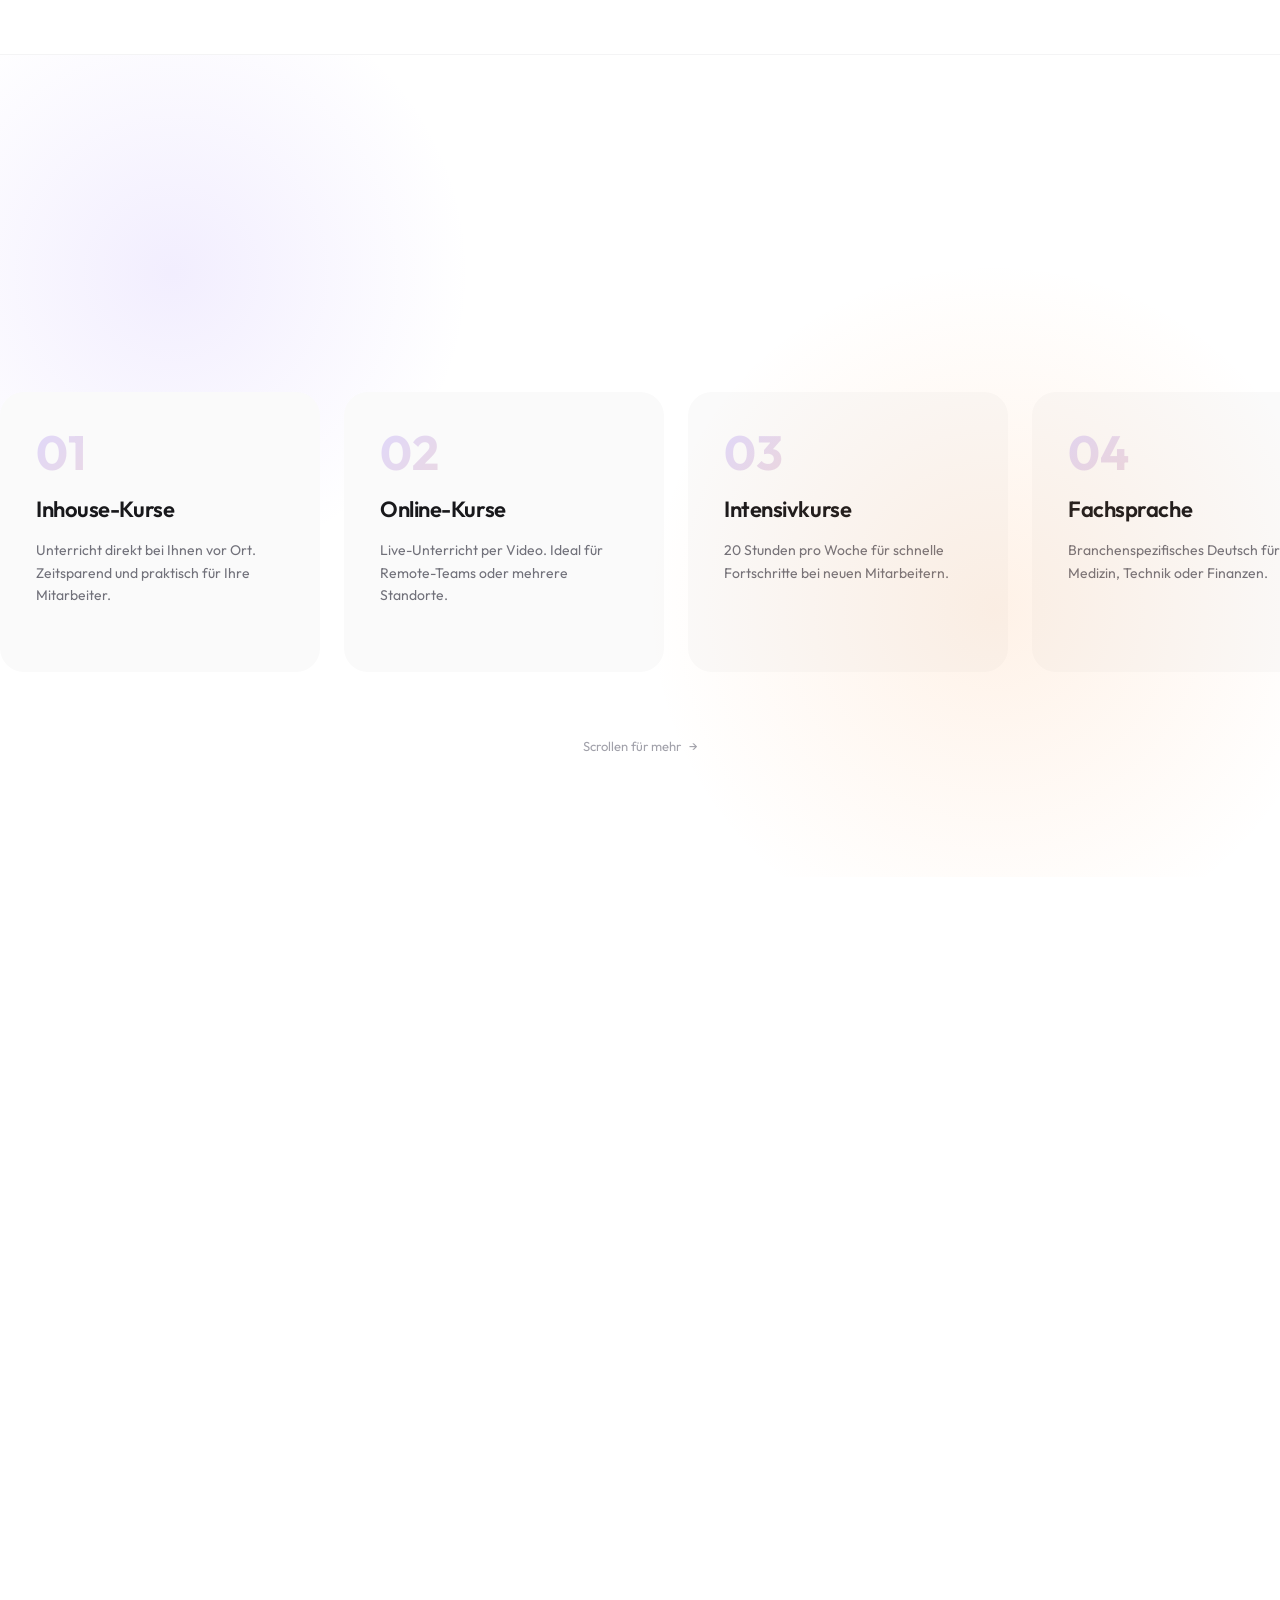
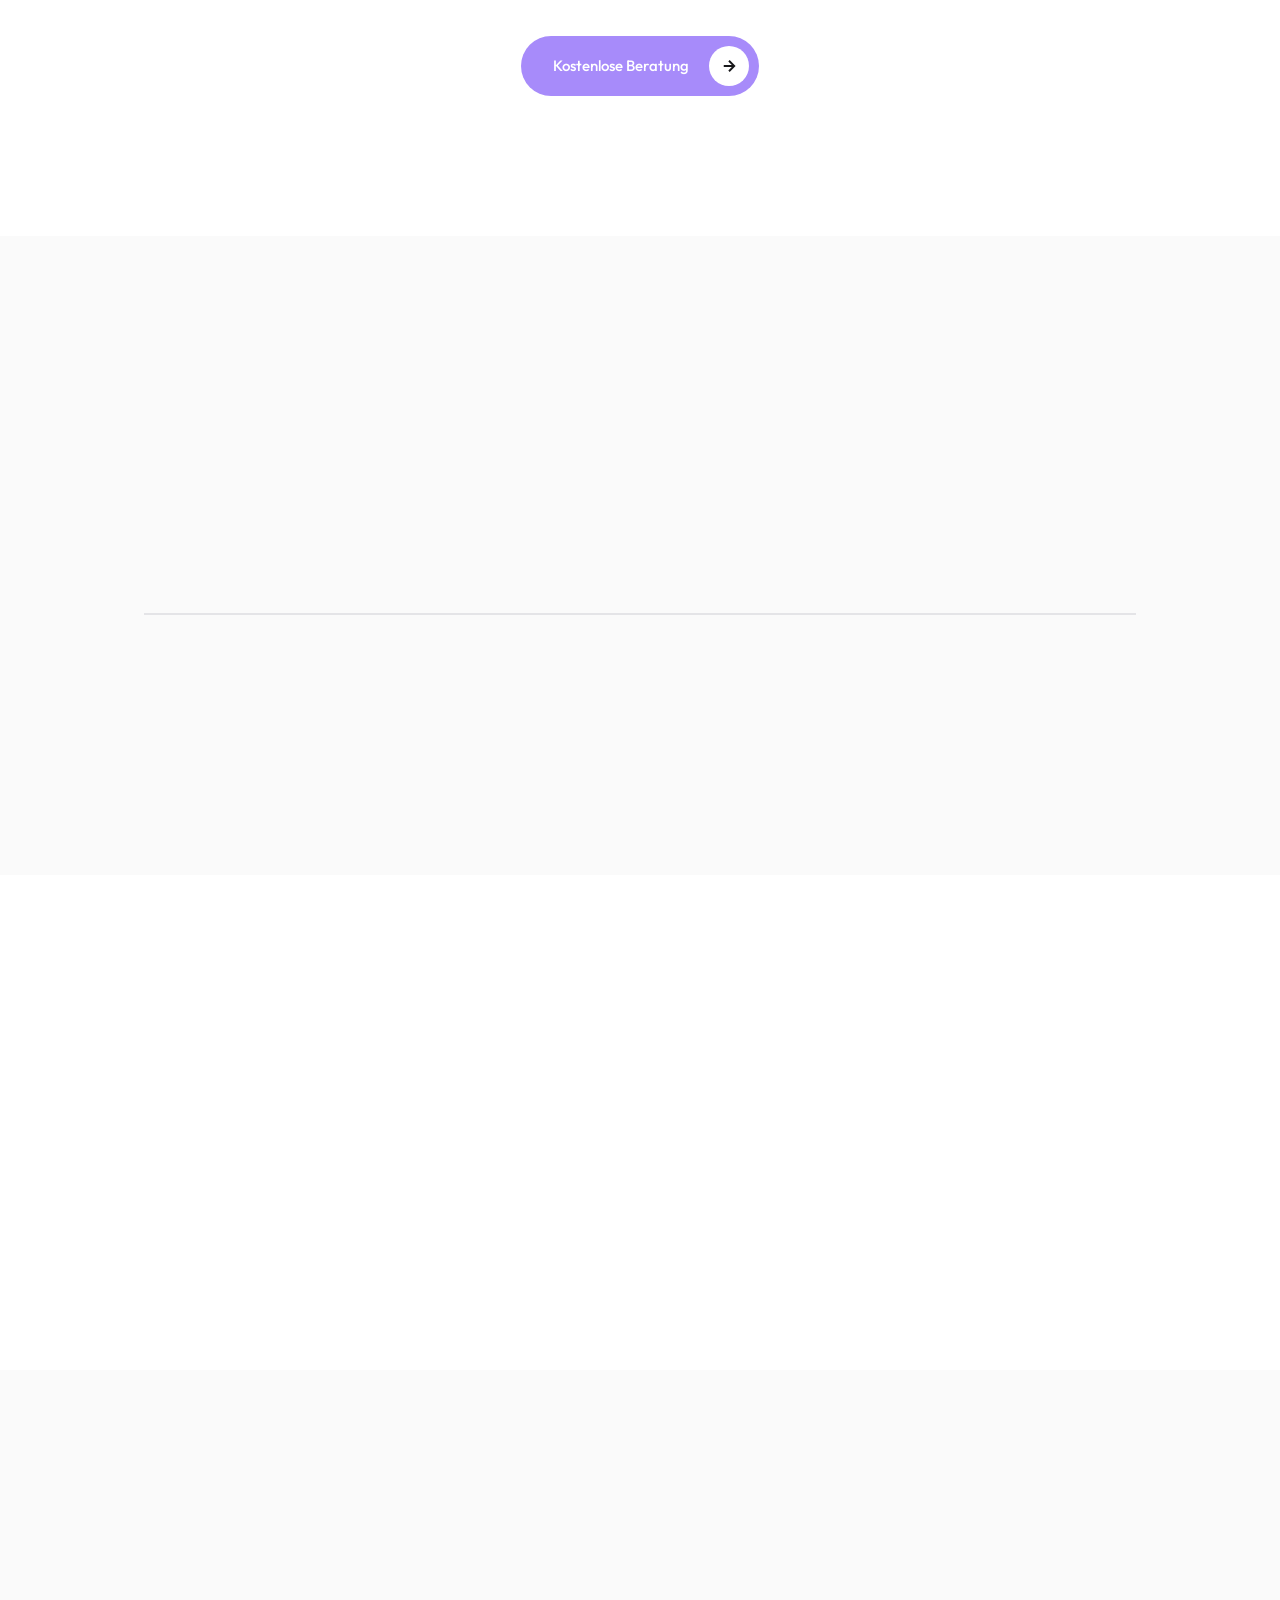
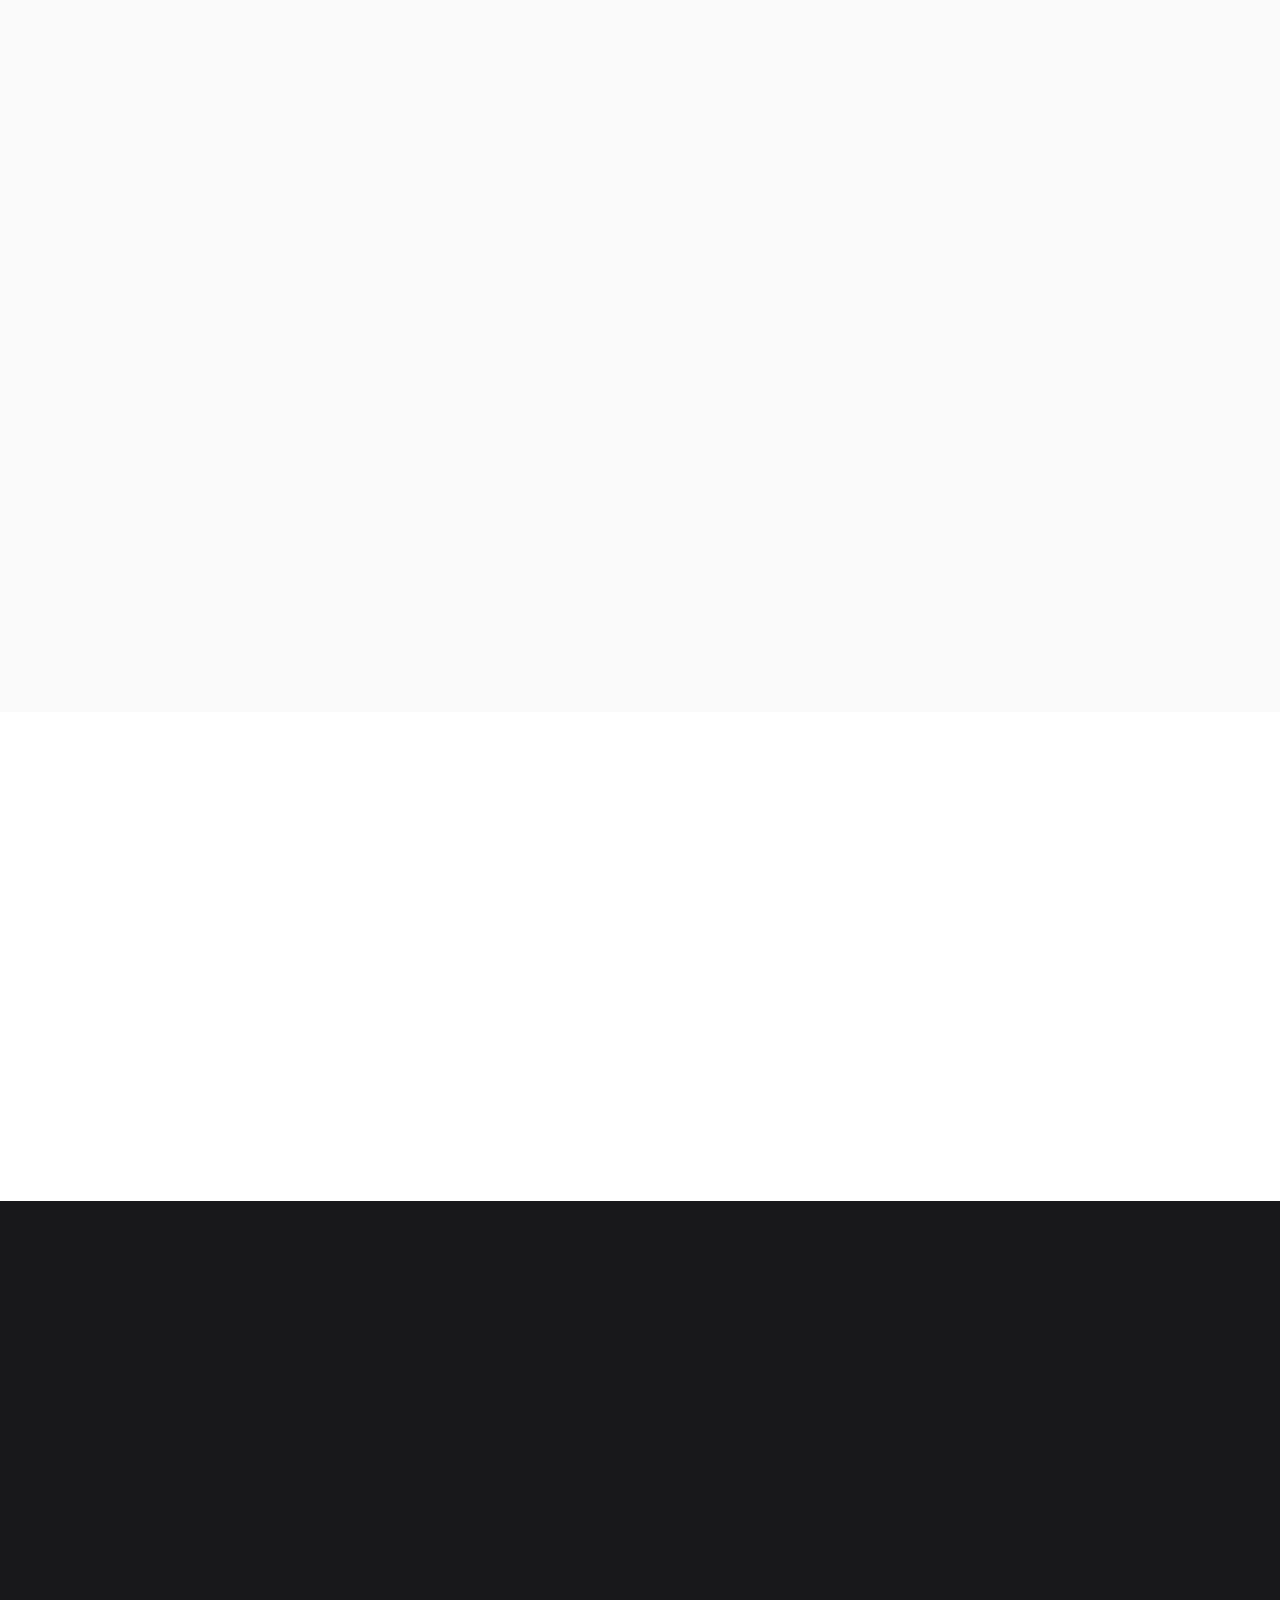
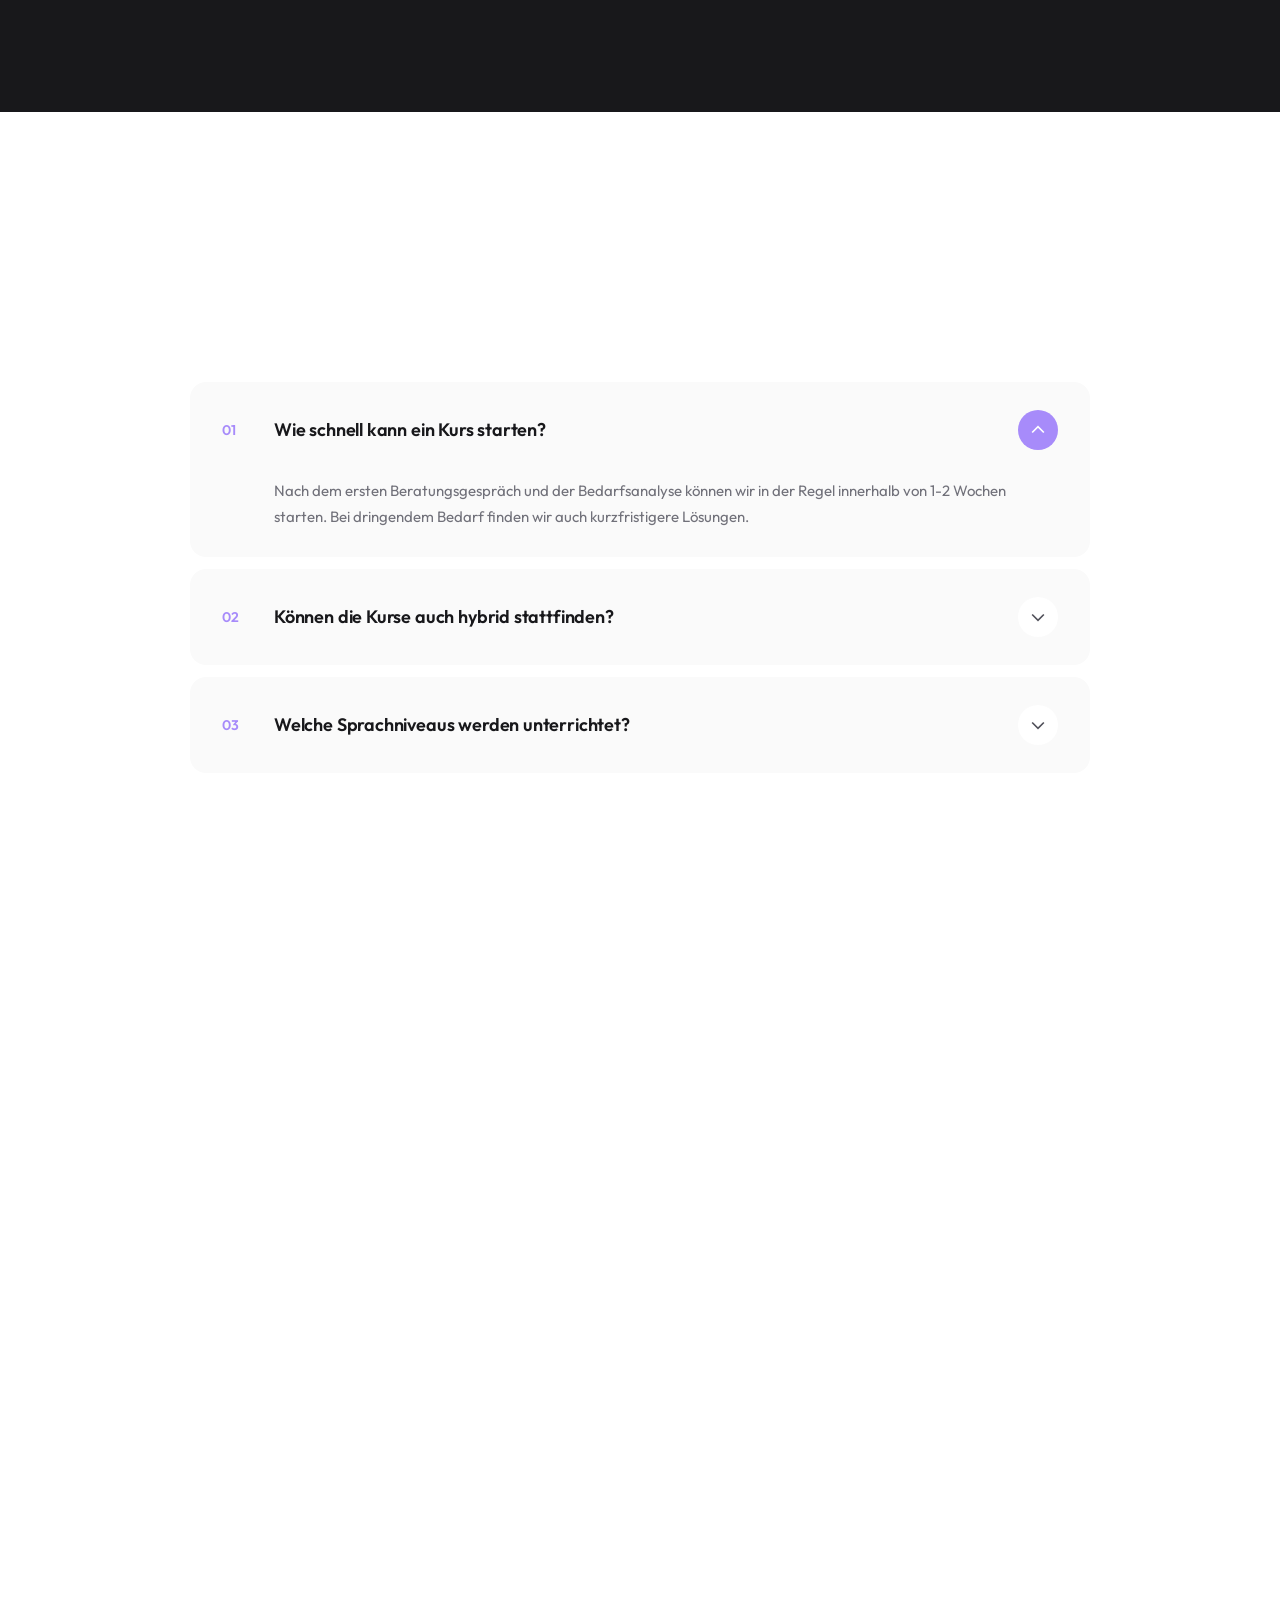
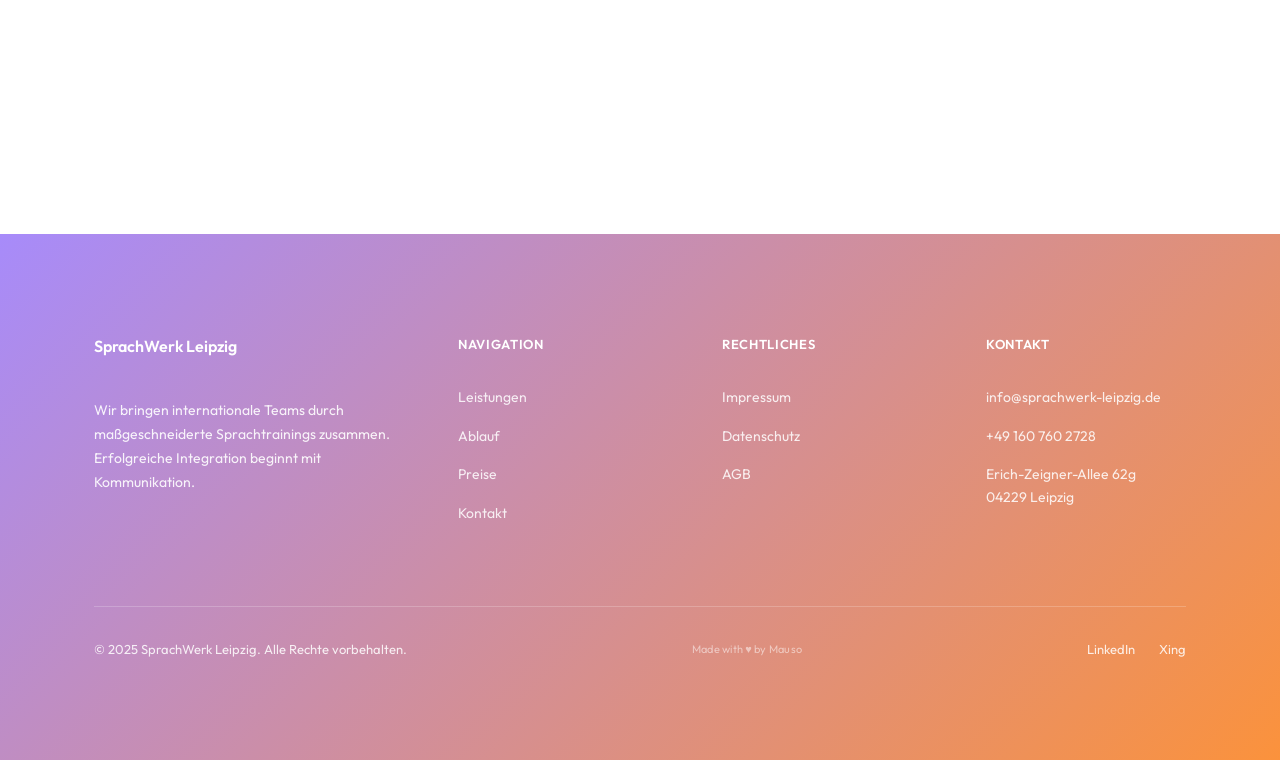
==== commit fba79822: "„miezki-mauso-affairs_ohnevideo_26“" ====
--- a/miezki-business/index.html
+++ b/miezki-business/index.html
@@ -322,50 +322,118 @@
     .gradient-animate { position: relative; display: inline-block; background: linear-gradient(120deg, #18181b 0%, #18181b 40%, var(--accent-orange) 50%, #a78bfa 60%, #18181b 100%); background-size: 300% 100%; background-position: 0% 50%; -webkit-background-clip: text; -webkit-text-fill-color: transparent; background-clip: text; color: transparent; transition: background-position 1.8s cubic-bezier(0.16, 1, 0.3, 1); }
     .gradient-animate.is-animating { background-position: 100% 50%; }
 
-    /* ============ SERVICES (NEU: VERSETZT) ============ */
-    .services { background: var(--white); position: relative; overflow: hidden; }
+    /* ============ SERVICES - HORIZONTAL SCROLL ============ */
+    .services { 
+      background: var(--white); 
+      position: relative; 
+      overflow: hidden; 
+      padding: 120px 0;
+    }
     .services::before { content: ''; position: absolute; top: -10%; left: -10%; width: 600px; height: 600px; background: radial-gradient(circle, rgba(167, 139, 250, 0.15) 0%, rgba(255,255,255,0) 70%); border-radius: 50%; z-index: 0; pointer-events: none; }
     .services::after { content: ''; position: absolute; bottom: -10%; right: -5%; width: 700px; height: 700px; background: radial-gradient(circle, rgba(251, 146, 60, 0.12) 0%, rgba(255,255,255,0) 70%); border-radius: 50%; z-index: 0; pointer-events: none; }
     .services .container { position: relative; z-index: 1; }
-    .services-header { text-align: center; margin-bottom: 72px; }
+    .services-header { text-align: center; margin-bottom: 60px; padding: 0 24px; }
     .services-header .section-subtitle { margin: 16px auto 0; }
+
+    .services-scroll-container {
+      position: relative;
+    }
+
+    .services-scroll-wrapper {
+      display: flex;
+      gap: 24px;
+      padding: 20px 40px 40px;
+      overflow-x: auto;
+      scroll-snap-type: x mandatory;
+      -webkit-overflow-scrolling: touch;
+      scrollbar-width: none;
+      cursor: grab;
+    }
+
+    .services-scroll-wrapper::-webkit-scrollbar {
+      display: none;
+    }
+
+    .services-scroll-wrapper:active {
+      cursor: grabbing;
+    }
+
+    .service-card {
+      flex: 0 0 320px;
+      min-height: 280px;
+      background: var(--gray-50);
+      border-radius: 24px;
+      padding: 36px;
+      scroll-snap-align: start;
+      transition: all 0.4s cubic-bezier(0.16, 1, 0.3, 1);
+      position: relative;
+      overflow: hidden;
+    }
+
+    .service-card::before {
+      content: '';
+      position: absolute;
+      top: 0;
+      left: 0;
+      width: 4px;
+      height: 0;
+      background: linear-gradient(180deg, var(--purple) 0%, var(--accent-orange) 100%);
+      transition: height 0.4s ease;
+    }
+
+    .service-card:hover {
+      transform: translateY(-8px);
+      box-shadow: 0 20px 40px rgba(0,0,0,0.08);
+    }
+
+    .service-card:hover::before {
+      height: 100%;
+    }
+
+    .service-card-number {
+      font-size: 48px;
+      font-weight: 700;
+      background: linear-gradient(135deg, #a78bfa 0%, var(--accent-orange) 100%);
+      -webkit-background-clip: text;
+      -webkit-text-fill-color: transparent;
+      background-clip: text;
+      opacity: 0.3;
+      margin-bottom: 16px;
+      line-height: 1;
+    }
+
+    .service-title { 
+      font-size: 22px; 
+      font-weight: 600; 
+      margin-bottom: 12px; 
+      letter-spacing: -0.02em; 
+    }
     
-    .services-grid { 
-      display: grid; 
-      grid-template-columns: repeat(2, 1fr); 
-      gap: 32px; 
-      margin-bottom: 60px; 
-    }
-    
-    .service-card { position: relative; padding: 40px; background: rgba(255, 255, 255, 0.4); backdrop-filter: blur(20px); -webkit-backdrop-filter: blur(20px); border: 1px solid rgba(255, 255, 255, 0.6); border-radius: 24px; overflow: hidden; transition: all 0.4s cubic-bezier(0.16, 1, 0.3, 1); display: flex; flex-direction: column; justify-content: center; box-shadow: 0 4px 24px -1px rgba(0, 0, 0, 0.05); }
-
-    .service-card:nth-child(even) {
-       transform: translateY(60px);
-    }
-    
-    .service-card:nth-child(4n), .service-card:nth-child(4n-1) { background: rgba(167, 139, 250, 0.85); backdrop-filter: blur(12px); -webkit-backdrop-filter: blur(12px); border: 1px solid rgba(255, 255, 255, 0.3); box-shadow: 0 8px 32px -4px rgba(167, 139, 250, 0.3); }
-    .service-card:nth-child(4n) .service-title, .service-card:nth-child(4n) .service-text, .service-card:nth-child(4n-1) .service-title, .service-card:nth-child(4n-1) .service-text { color: var(--white); }
-    .service-card:nth-child(4n) .serif-italic, .service-card:nth-child(4n-1) .serif-italic { background: none; -webkit-text-fill-color: var(--white); color: var(--white); }
-    
-    .service-card:nth-child(odd):hover {
-       transform: translateY(-8px);
-       box-shadow: 0 20px 40px -4px rgba(0, 0, 0, 0.1); 
-       background: rgba(255, 255, 255, 0.6); 
-       border-color: rgba(255, 255, 255, 0.9);
-    }
-    
-    .service-card:nth-child(even):hover {
-       transform: translateY(52px);
-       box-shadow: 0 20px 40px -4px rgba(0, 0, 0, 0.1); 
-       background: rgba(255, 255, 255, 0.6); 
-       border-color: rgba(255, 255, 255, 0.9);
-    }
-
-    .service-card:nth-child(4n):hover, .service-card:nth-child(4n-1):hover { background: rgba(151, 117, 250, 0.95); box-shadow: 0 20px 40px -4px rgba(167, 139, 250, 0.4); border-color: rgba(255, 255, 255, 0.5); }
-    
-    .service-icon { display: none; }
-    .service-title { font-size: 28px; font-weight: 600; margin-bottom: 16px; letter-spacing: -0.02em; line-height: 1.2; }
-    .service-text { font-size: 15px; color: var(--gray-500); line-height: 1.65; }
+    .service-text { 
+      font-size: 14px; 
+      color: var(--gray-500); 
+      line-height: 1.6; 
+    }
+
+    .services-scroll-hint {
+      text-align: center;
+      margin-top: 24px;
+      font-size: 13px;
+      color: var(--gray-400);
+      display: flex;
+      align-items: center;
+      justify-content: center;
+      gap: 8px;
+    }
+
+    .services-scroll-hint span {
+      animation: scrollHint 1.5s ease-in-out infinite;
+    }
+
+    @keyframes scrollHint {
+      0%, 100% { transform: translateX(0); }
+      50% { transform: translateX(6px); }
+    }
 
     /* ============ PROCESS ============ */
     .process { background: var(--gray-50); }
@@ -477,6 +545,120 @@
     .form-input:focus, .form-select:focus, .form-textarea:focus { border-color: var(--gray-400); }
     .form-textarea { min-height: 100px; resize: vertical; }
     .form-row { display: grid; grid-template-columns: 1fr 1fr; gap: 16px; }
+
+    /* ============ FAQ ACCORDION ============ */
+    .faq {
+      background: var(--white);
+      padding: 120px 0;
+    }
+
+    .faq-container {
+      max-width: 900px;
+      margin: 0 auto;
+    }
+
+    .faq-header {
+      text-align: center;
+      margin-bottom: 60px;
+    }
+
+    .faq-list {
+      display: flex;
+      flex-direction: column;
+      gap: 12px;
+    }
+
+    .faq-item {
+      background: var(--gray-50);
+      border-radius: 16px;
+      overflow: hidden;
+      transition: all 0.4s cubic-bezier(0.16, 1, 0.3, 1);
+    }
+
+    .faq-item:hover {
+      background: var(--gray-100);
+    }
+
+    .faq-item-header {
+      padding: 28px 32px;
+      display: flex;
+      align-items: center;
+      justify-content: space-between;
+      cursor: pointer;
+    }
+
+    .faq-item-left {
+      display: flex;
+      align-items: center;
+      gap: 20px;
+    }
+
+    .faq-item-number {
+      font-size: 14px;
+      font-weight: 600;
+      color: #a78bfa;
+      width: 32px;
+    }
+
+    .faq-item-title {
+      font-size: 18px;
+      font-weight: 600;
+      letter-spacing: -0.01em;
+    }
+
+    .faq-item-arrow {
+      width: 40px;
+      height: 40px;
+      background: var(--white);
+      border-radius: 50%;
+      display: flex;
+      align-items: center;
+      justify-content: center;
+      transition: all 0.3s ease;
+      flex-shrink: 0;
+    }
+
+    .faq-item-arrow svg {
+      width: 20px;
+      height: 20px;
+      stroke: var(--gray-600);
+      transition: transform 0.3s ease;
+    }
+
+    .faq-item.active .faq-item-arrow {
+      background: #a78bfa;
+    }
+
+    .faq-item.active .faq-item-arrow svg {
+      stroke: white;
+      transform: rotate(180deg);
+    }
+
+    .faq-item-content {
+      max-height: 0;
+      overflow: hidden;
+      transition: max-height 0.4s ease;
+    }
+
+    .faq-item.active .faq-item-content {
+      max-height: 200px;
+    }
+
+    .faq-item-text {
+      padding: 0 32px 28px 84px;
+      font-size: 15px;
+      color: var(--gray-500);
+      line-height: 1.7;
+    }
+
+    @media (max-width: 768px) {
+      .faq-item-text {
+        padding-left: 32px;
+      }
+      .faq-item-number {
+        display: none;
+      }
+    }
 
     /* ============ FOOTER ============ */
     .footer {
@@ -783,41 +965,46 @@
         <h2 class="section-title">Was wir <span class="serif-italic">anbieten</span></h2>
         <p class="section-subtitle">Flexible Kursformate, die sich Ihrem Unternehmen anpassen.</p>
       </div>
-      <div class="services-grid">
-        <div class="service-card reveal">
+    </div>
+
+    <div class="services-scroll-container">
+      <div class="services-scroll-wrapper" id="servicesScroll">
+        <div class="service-card">
+          <div class="service-card-number">01</div>
           <h3 class="service-title">Inhouse-Kurse</h3>
           <p class="service-text">Unterricht direkt bei Ihnen vor Ort. Zeitsparend und praktisch für Ihre Mitarbeiter.</p>
         </div>
-        <div class="service-card reveal">
+        <div class="service-card">
+          <div class="service-card-number">02</div>
           <h3 class="service-title">Online-Kurse</h3>
           <p class="service-text">Live-Unterricht per Video. Ideal für Remote-Teams oder mehrere Standorte.</p>
         </div>
-        <div class="service-card reveal">
+        <div class="service-card">
+          <div class="service-card-number">03</div>
           <h3 class="service-title">Intensivkurse</h3>
           <p class="service-text">20 Stunden pro Woche für schnelle Fortschritte bei neuen Mitarbeitern.</p>
         </div>
-        <div class="service-card reveal">
+        <div class="service-card">
+          <div class="service-card-number">04</div>
           <h3 class="service-title">Fachsprache</h3>
           <p class="service-text">Branchenspezifisches Deutsch für IT, Medizin, Technik oder Finanzen.</p>
         </div>
-        <div class="service-card reveal">
+        <div class="service-card">
+          <div class="service-card-number">05</div>
           <h3 class="service-title">Einzelunterricht</h3>
           <p class="service-text">Individueller 1:1 Unterricht für Führungskräfte und spezielle Anforderungen.</p>
         </div>
-        <div class="service-card reveal">
+        <div class="service-card">
+          <div class="service-card-number">06</div>
           <h3 class="service-title">Deutsch als Benefit</h3>
-          <p class="service-text">Ihr Team funktioniert? Helfen Sie Ihren Mitarbeitern ihr Leben in Deutschland schöner zu machen.</p>
-        </div>
-        <div class="hero-buttons" style="grid-column: 1 / -1; justify-content: center; margin-top: 40px; margin-bottom: 0;">
-          <a href="#kontakt" class="btn btn-primary">
-            Kostenlose Beratung
-            <span class="btn-arrow">
-              <svg viewBox="0 0 24 24"><path d="M5 12h14M12 5l7 7-7 7"></path></svg>
-            </span>
-          </a> 
+          <p class="service-text">Helfen Sie Ihren Mitarbeitern ihr Leben in Deutschland schöner zu machen.</p>
         </div>
       </div>
     </div>
+    
+    <p class="services-scroll-hint">
+      Scrollen für mehr <span>→</span>
+    </p>
   </section>
 
   <section class="personal">
@@ -1036,6 +1223,70 @@
             </span>
           </a>
           <a href="tel:+493411234567" class="btn btn-ghost">0341 123 456 78</a>
+        </div>
+      </div>
+    </div>
+  </section>
+
+  <section class="faq">
+    <div class="container">
+      <div class="faq-container">
+        <div class="faq-header reveal">
+          <p class="section-label">FAQ</p>
+          <h2 class="section-title">Häufige <span class="serif-italic">Fragen</span></h2>
+        </div>
+
+        <div class="faq-list">
+          <div class="faq-item active">
+            <div class="faq-item-header">
+              <div class="faq-item-left">
+                <span class="faq-item-number">01</span>
+                <h3 class="faq-item-title">Wie schnell kann ein Kurs starten?</h3>
+              </div>
+              <div class="faq-item-arrow">
+                <svg viewBox="0 0 24 24" fill="none" stroke="currentColor" stroke-width="2">
+                  <path d="M19 9l-7 7-7-7"/>
+                </svg>
+              </div>
+            </div>
+            <div class="faq-item-content">
+              <p class="faq-item-text">Nach dem ersten Beratungsgespräch und der Bedarfsanalyse können wir in der Regel innerhalb von 1-2 Wochen starten. Bei dringendem Bedarf finden wir auch kurzfristigere Lösungen.</p>
+            </div>
+          </div>
+
+          <div class="faq-item">
+            <div class="faq-item-header">
+              <div class="faq-item-left">
+                <span class="faq-item-number">02</span>
+                <h3 class="faq-item-title">Können die Kurse auch hybrid stattfinden?</h3>
+              </div>
+              <div class="faq-item-arrow">
+                <svg viewBox="0 0 24 24" fill="none" stroke="currentColor" stroke-width="2">
+                  <path d="M19 9l-7 7-7-7"/>
+                </svg>
+              </div>
+            </div>
+            <div class="faq-item-content">
+              <p class="faq-item-text">Ja, absolut! Wir bieten flexible Modelle an – rein vor Ort, komplett online oder eine Mischung aus beidem. So können auch Mitarbeiter an verschiedenen Standorten gemeinsam lernen.</p>
+            </div>
+          </div>
+
+          <div class="faq-item">
+            <div class="faq-item-header">
+              <div class="faq-item-left">
+                <span class="faq-item-number">03</span>
+                <h3 class="faq-item-title">Welche Sprachniveaus werden unterrichtet?</h3>
+              </div>
+              <div class="faq-item-arrow">
+                <svg viewBox="0 0 24 24" fill="none" stroke="currentColor" stroke-width="2">
+                  <path d="M19 9l-7 7-7-7"/>
+                </svg>
+              </div>
+            </div>
+            <div class="faq-item-content">
+              <p class="faq-item-text">Wir unterrichten alle Niveaustufen von A1 bis C2. Vor Kursbeginn führen wir eine Einstufung durch, um Teilnehmer mit ähnlichem Niveau zusammenzubringen und den Unterricht optimal anzupassen.</p>
+            </div>
+          </div>
         </div>
       </div>
     </div>
@@ -1310,27 +1561,6 @@
 
     stats.forEach(stat => statsObserver.observe(stat));
 
-    // ============ SERVICE CARDS STAGGER ============
-    const serviceCards = document.querySelectorAll('.service-card');
-    const serviceObserver = new IntersectionObserver((entries) => {
-      entries.forEach((entry) => {
-        if (entry.isIntersecting) {
-          const index = Array.from(serviceCards).indexOf(entry.target);
-          setTimeout(() => {
-            entry.target.style.opacity = '1';
-            entry.target.style.transform = 'translateY(0)';
-          }, index * 80);
-        }
-      });
-    }, { threshold: 0.1, rootMargin: '0px' });
-
-    serviceCards.forEach(card => {
-      card.style.opacity = '0';
-      card.style.transform = 'translateY(20px)';
-      card.style.transition = 'all 0.7s cubic-bezier(0.16, 1, 0.3, 1)';
-      serviceObserver.observe(card);
-    });
-
     // ============ PROCESS STEPS STAGGER ============
     const processSteps = document.querySelectorAll('.process-step');
     const processObserver = new IntersectionObserver((entries) => {
@@ -1365,6 +1595,50 @@
       });
     });
     
+    // ============ SERVICES DRAG TO SCROLL ============
+    const servicesSlider = document.getElementById('servicesScroll');
+    let isDown = false;
+    let startX;
+    let scrollLeft;
+
+    servicesSlider.addEventListener('mousedown', (e) => {
+      isDown = true;
+      startX = e.pageX - servicesSlider.offsetLeft;
+      scrollLeft = servicesSlider.scrollLeft;
+    });
+
+    servicesSlider.addEventListener('mouseleave', () => {
+      isDown = false;
+    });
+
+    servicesSlider.addEventListener('mouseup', () => {
+      isDown = false;
+    });
+
+    servicesSlider.addEventListener('mousemove', (e) => {
+      if (!isDown) return;
+      e.preventDefault();
+      const x = e.pageX - servicesSlider.offsetLeft;
+      const walk = (x - startX) * 2;
+      servicesSlider.scrollLeft = scrollLeft - walk;
+    });
+
+    // ============ FAQ ACCORDION ============
+    document.querySelectorAll('.faq-item-header').forEach(header => {
+      header.addEventListener('click', () => {
+        const item = header.parentElement;
+        const wasActive = item.classList.contains('active');
+        
+        // Close all
+        document.querySelectorAll('.faq-item').forEach(i => i.classList.remove('active'));
+        
+        // Open clicked if it wasn't active
+        if (!wasActive) {
+          item.classList.add('active');
+        }
+      });
+    });
+
     // ============ HELLO LEIPZIG GRADIENT PULSE ============
     const hello = document.getElementById('hello-leipzig');
 
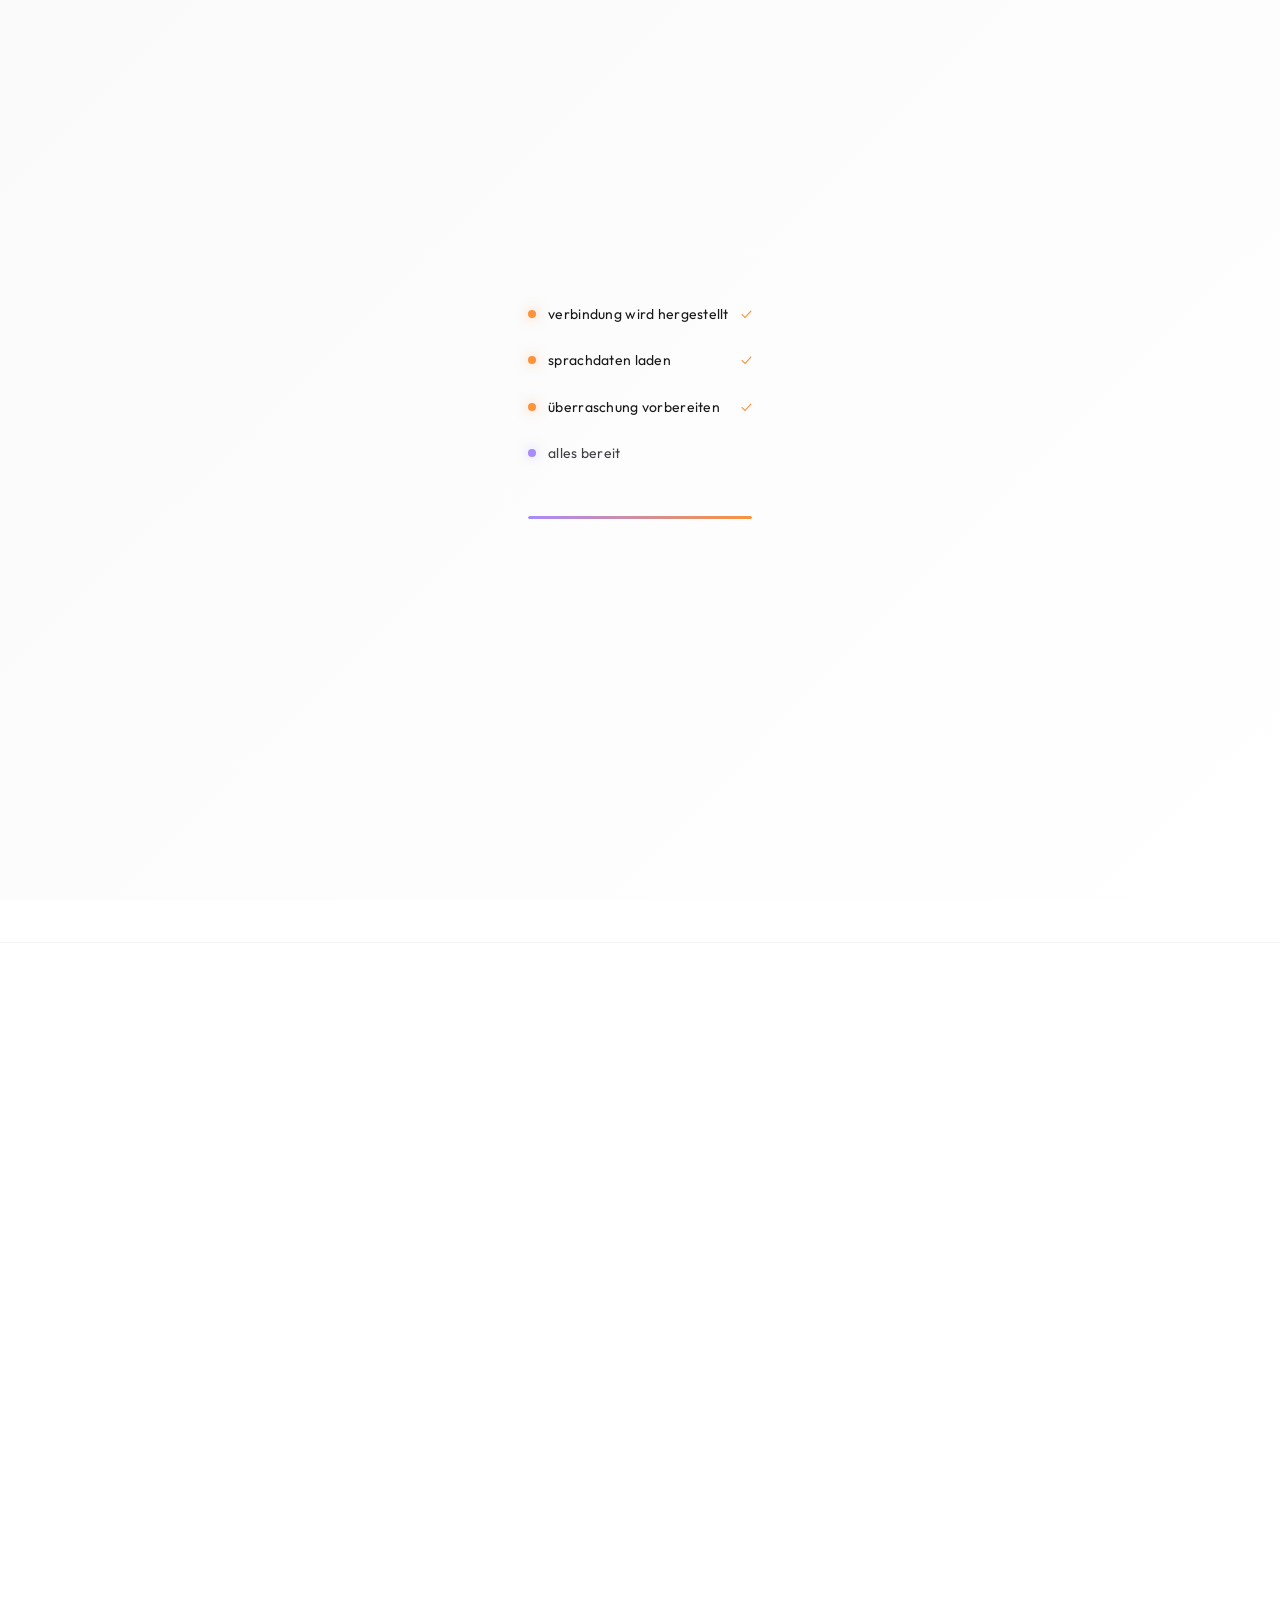
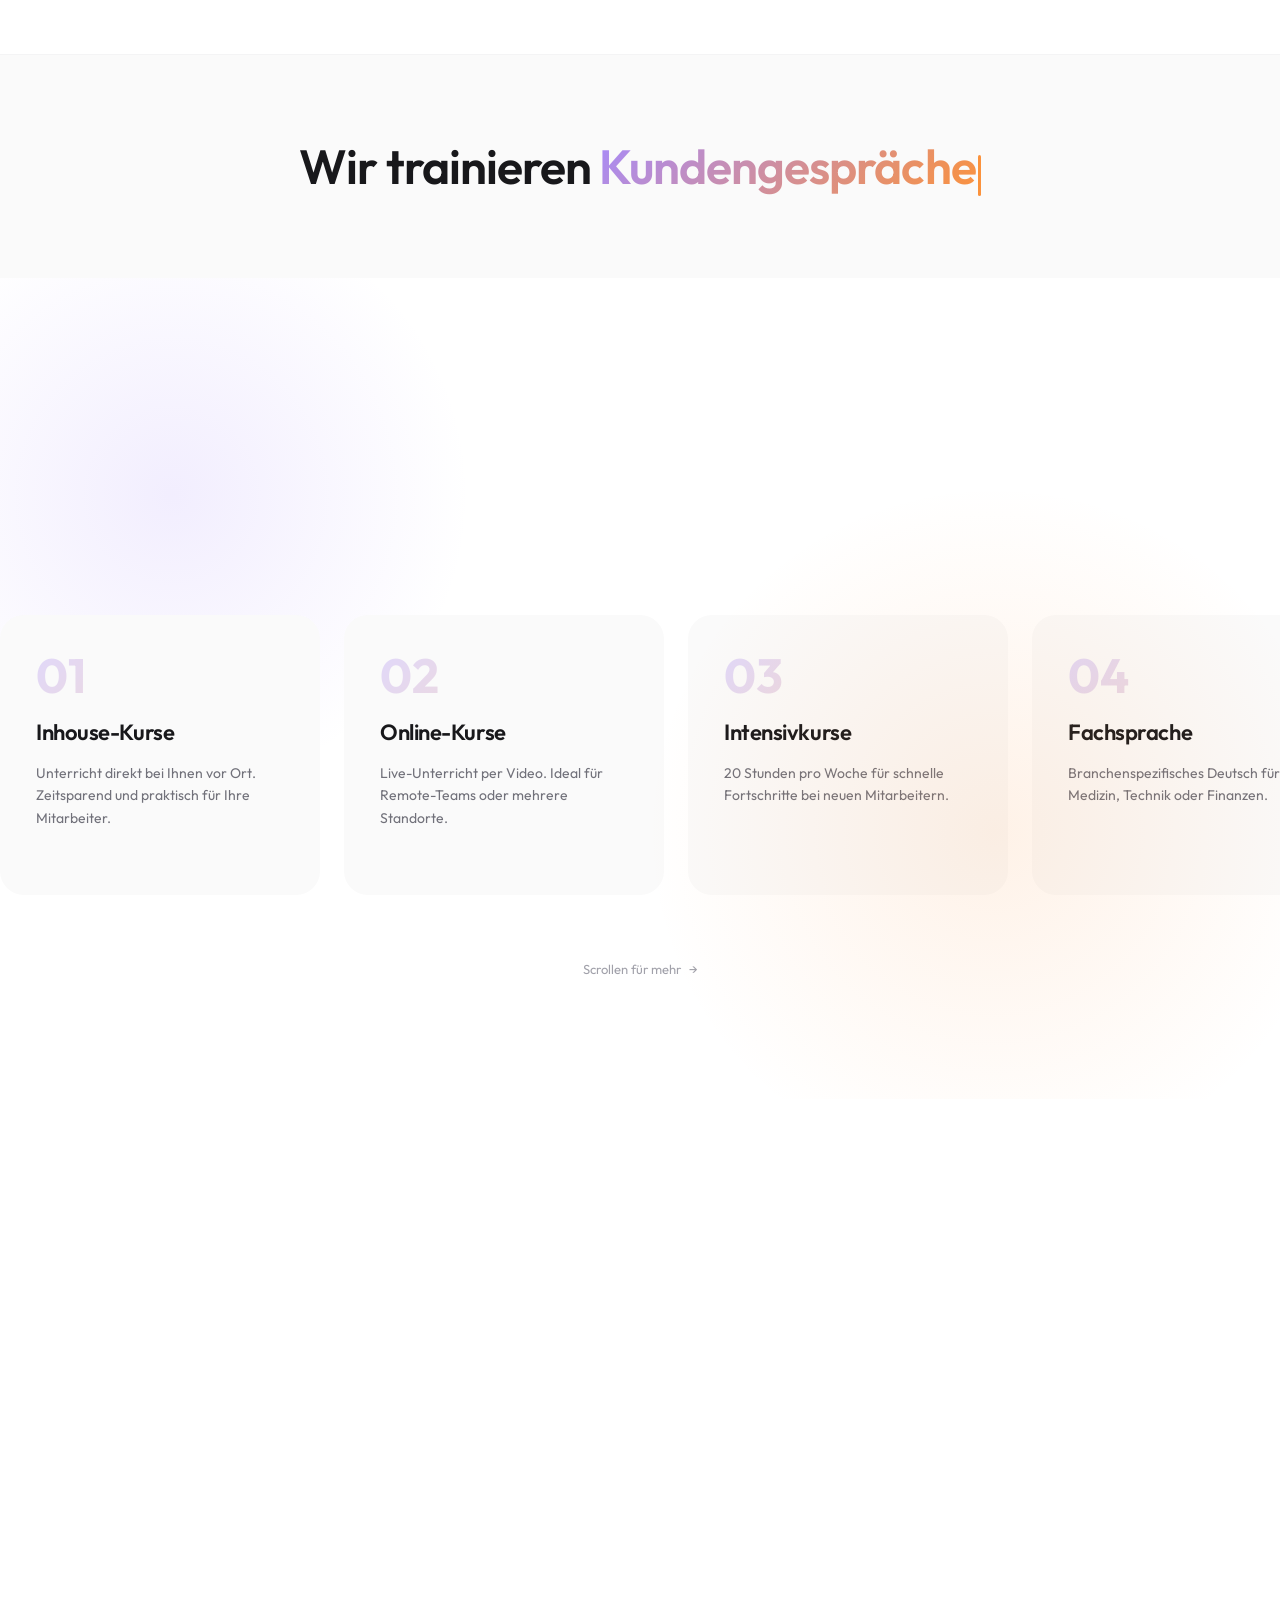
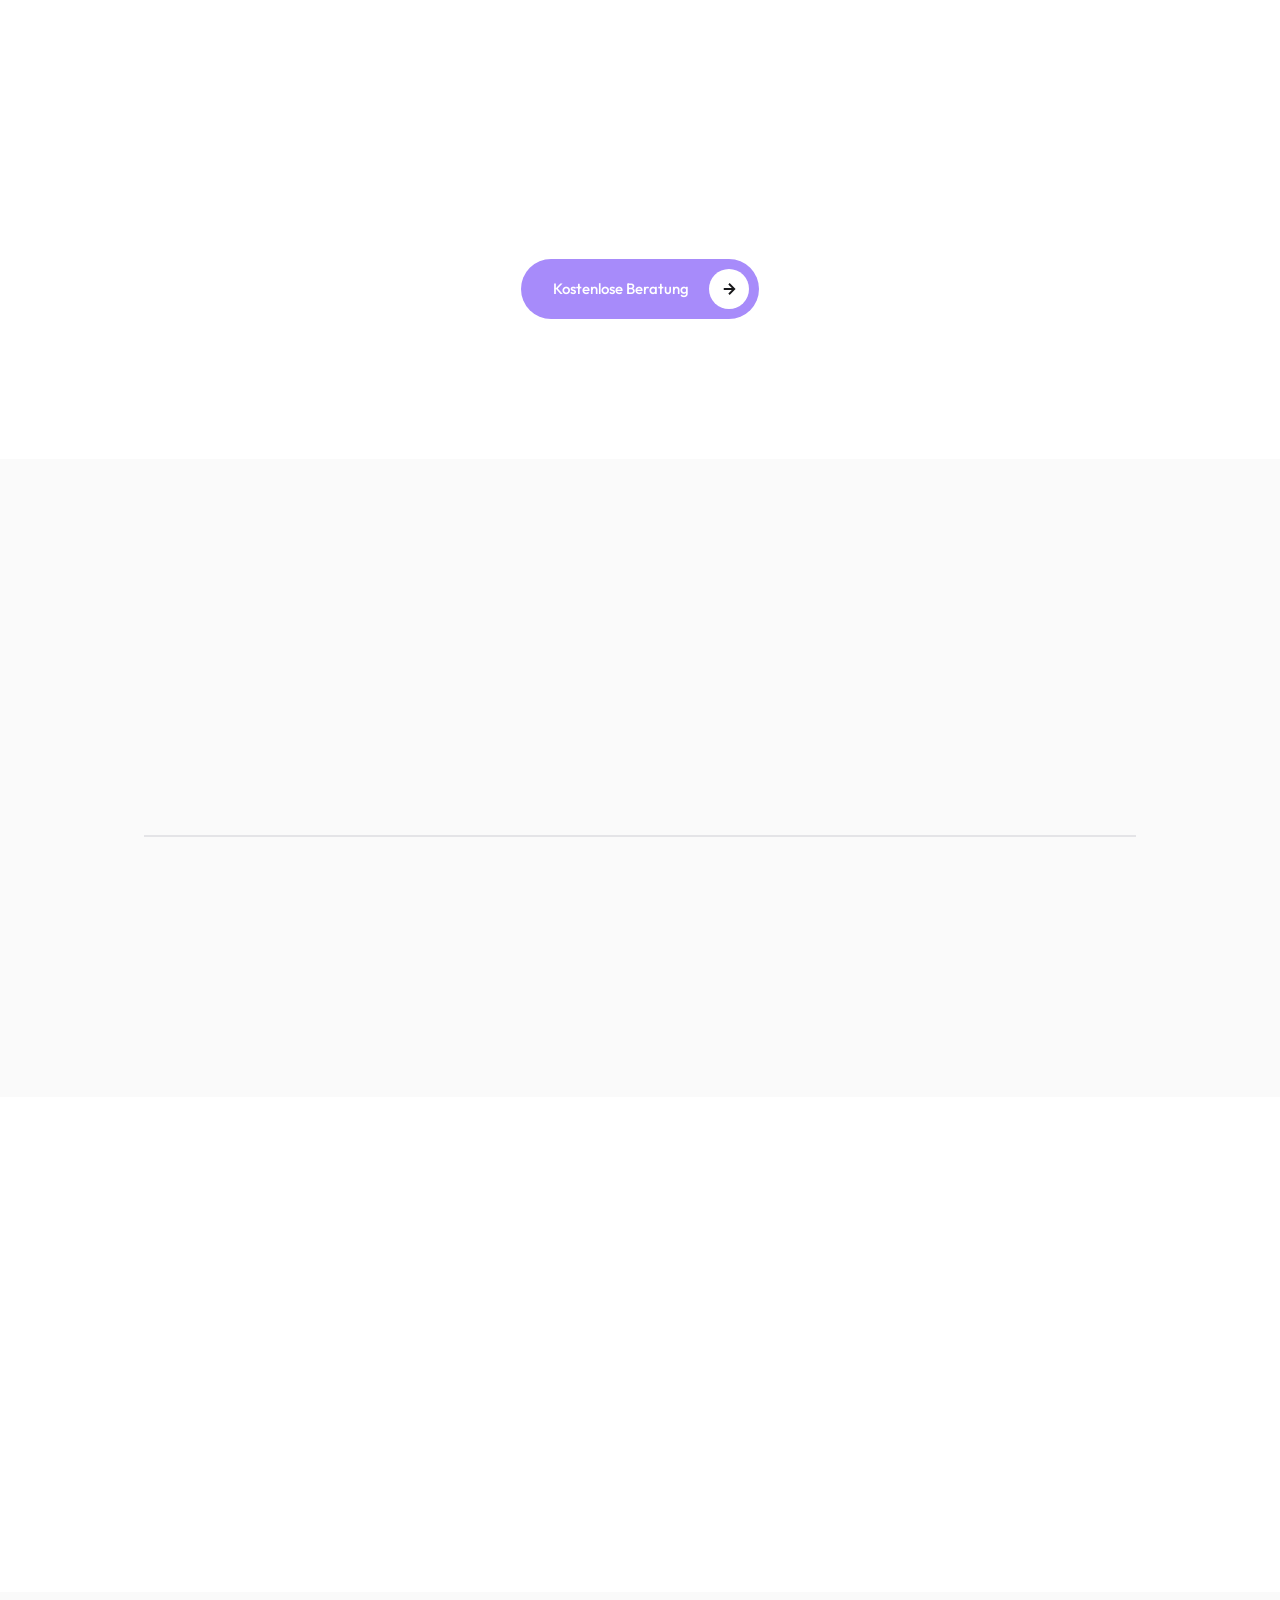
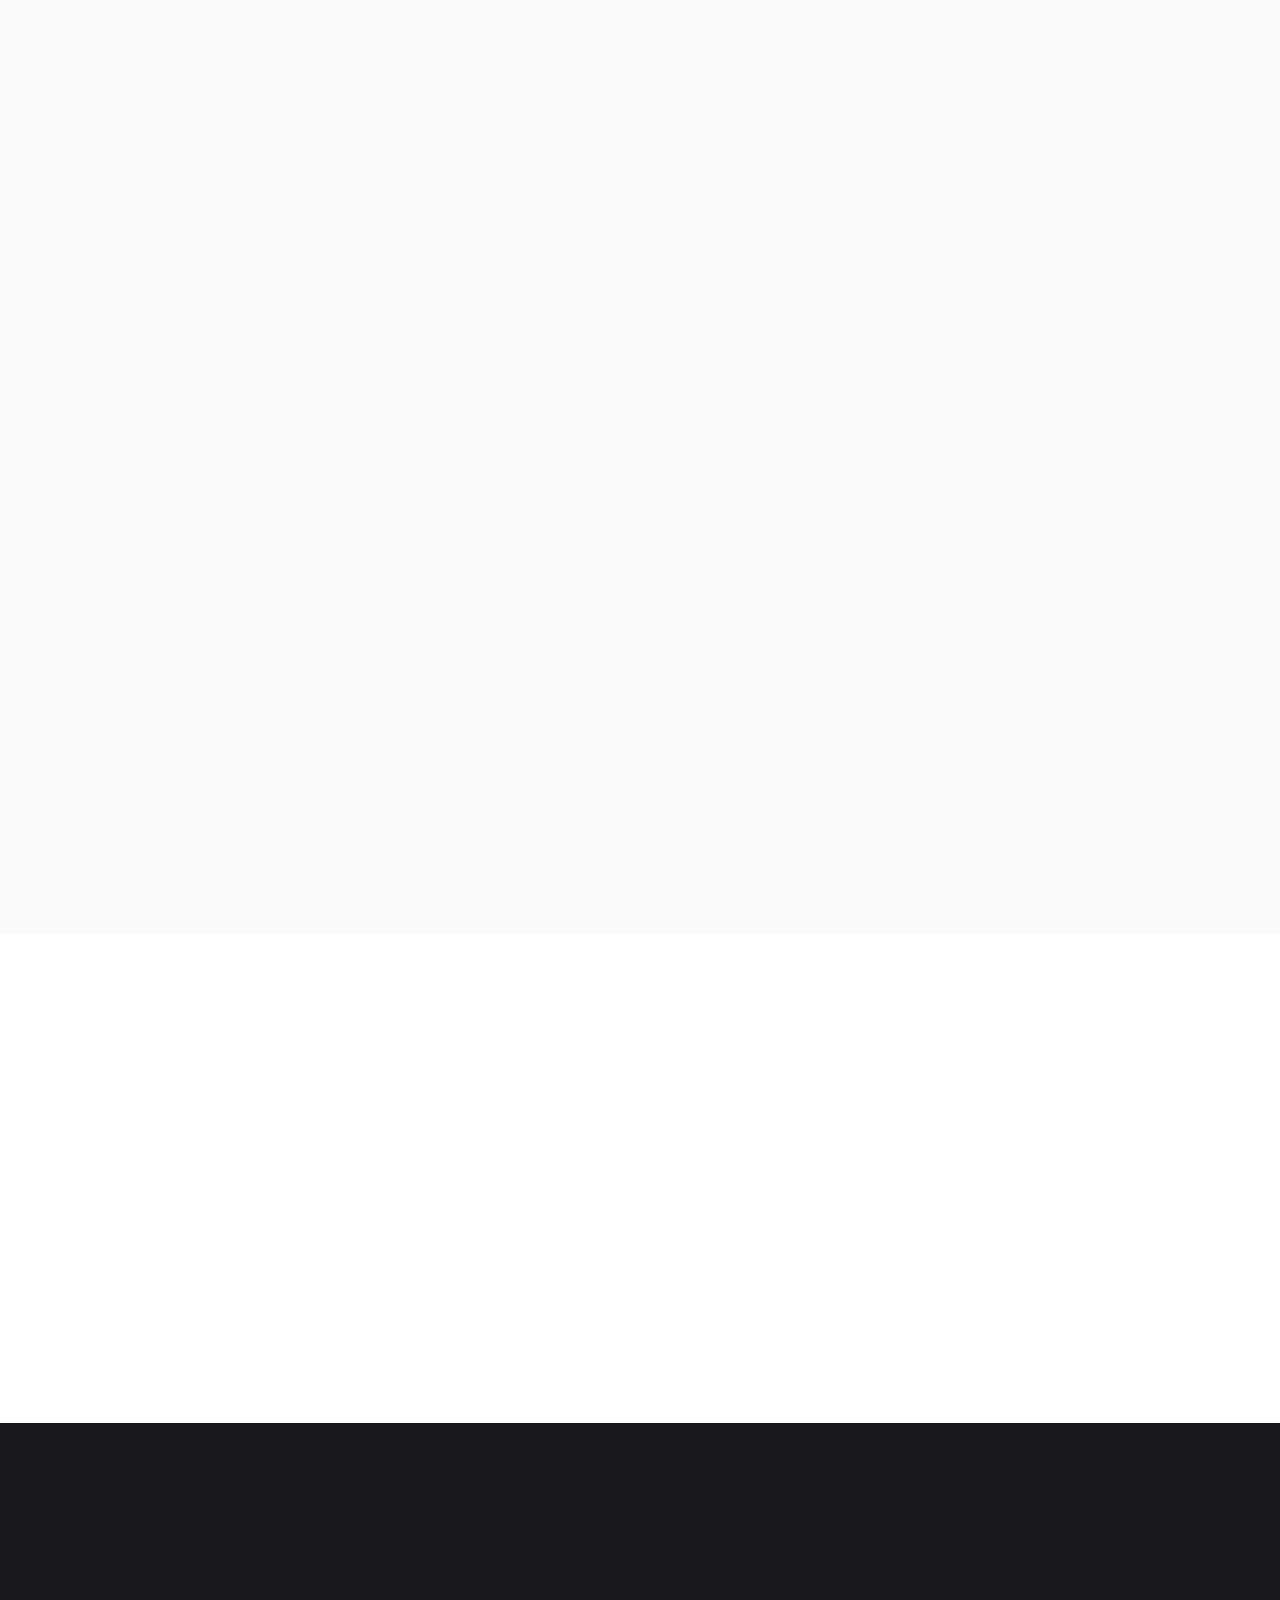
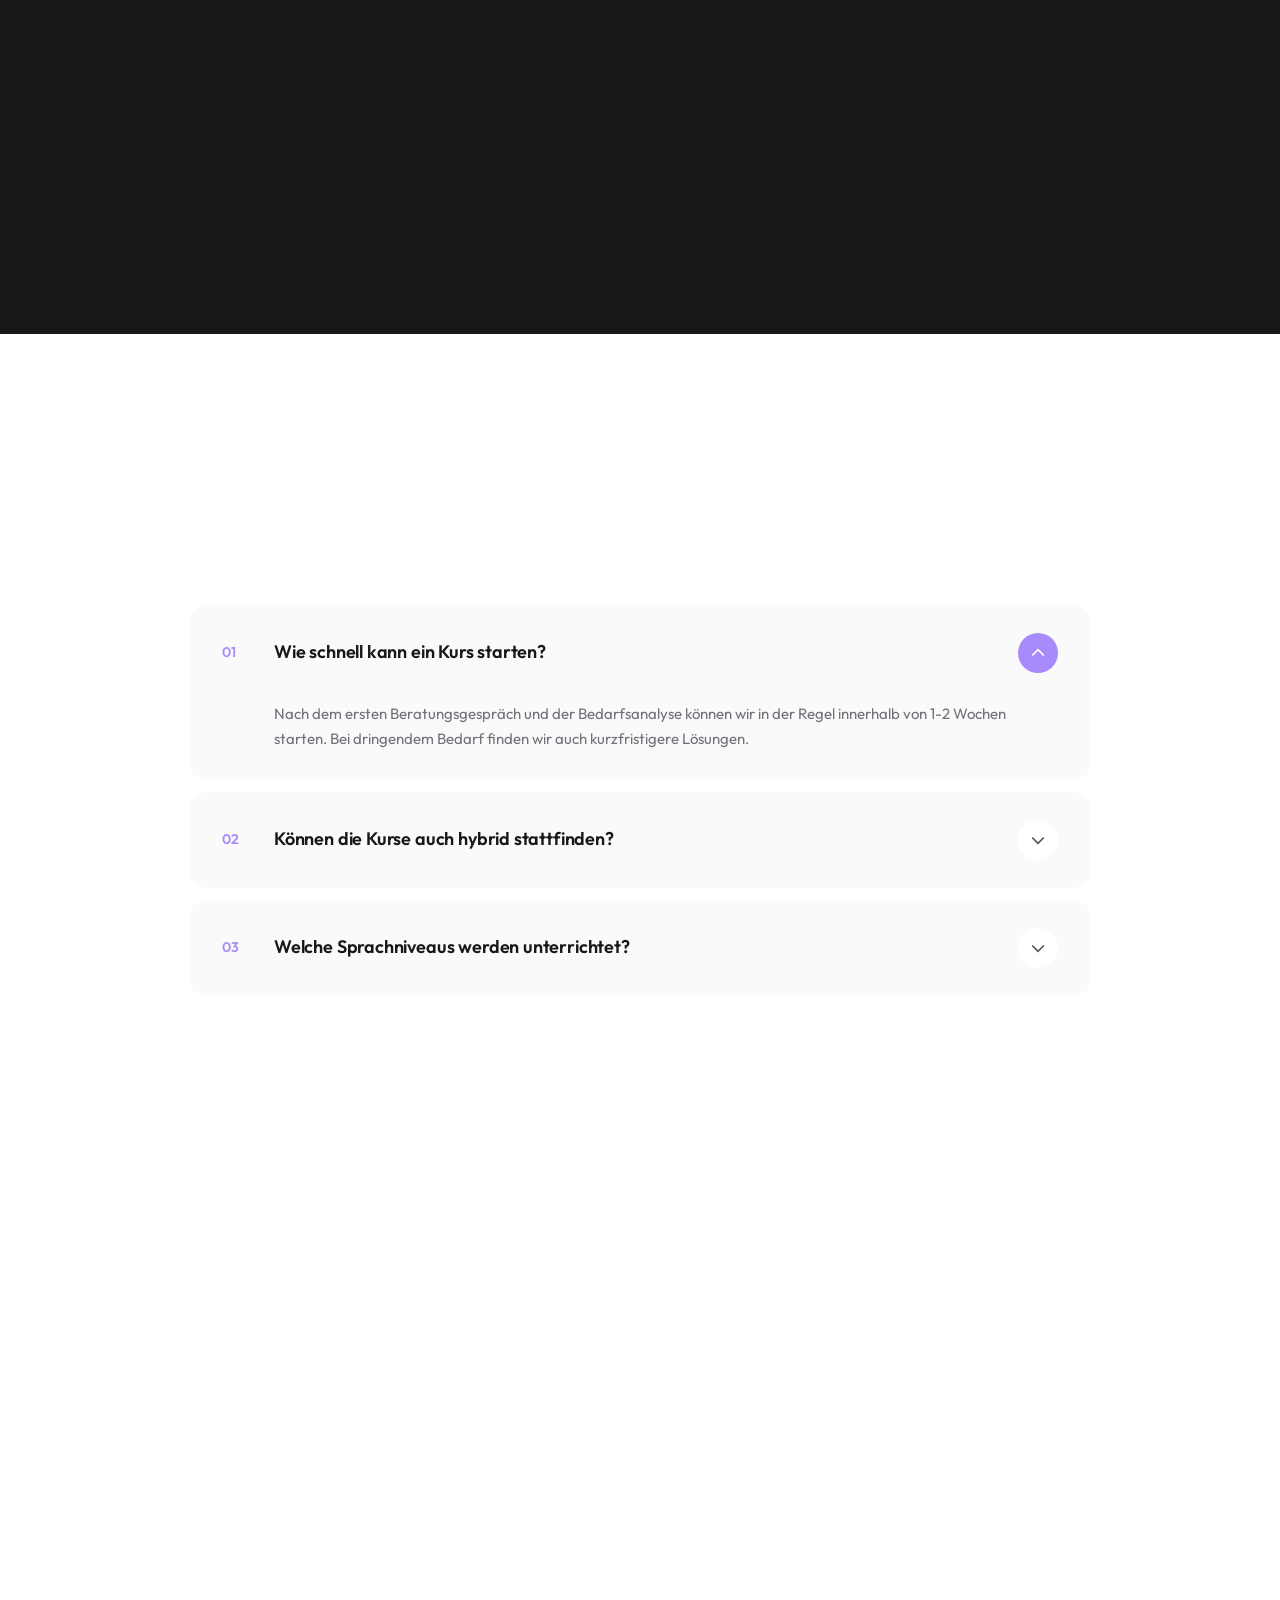
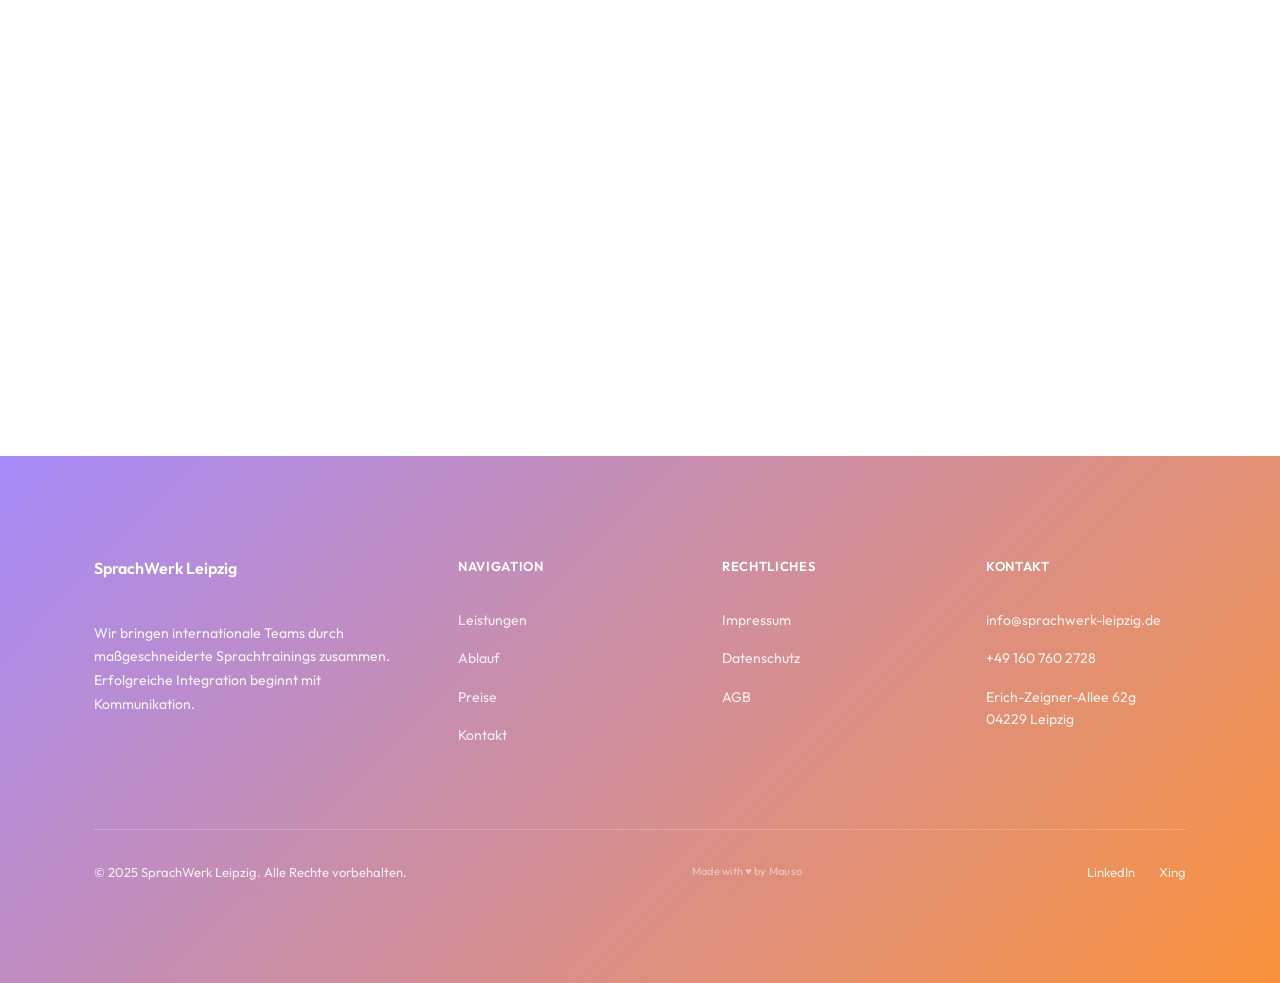
==== commit 572b0253: "„miezki-mauso-affairs_ohnevideo_27“" ====
--- a/miezki-business/index.html
+++ b/miezki-business/index.html
@@ -321,6 +321,57 @@
     .story-signature { display: block; width: min(320px, 70%); height: auto; margin: -10px auto 0; opacity: 0.9; filter: saturate(0.95); mix-blend-mode: multiply; }
     .gradient-animate { position: relative; display: inline-block; background: linear-gradient(120deg, #18181b 0%, #18181b 40%, var(--accent-orange) 50%, #a78bfa 60%, #18181b 100%); background-size: 300% 100%; background-position: 0% 50%; -webkit-background-clip: text; -webkit-text-fill-color: transparent; background-clip: text; color: transparent; transition: background-position 1.8s cubic-bezier(0.16, 1, 0.3, 1); }
     .gradient-animate.is-animating { background-position: 100% 50%; }
+
+    /* ============ TYPING SHOWCASE ============ */
+    .typing-showcase {
+      padding: 80px 0;
+      background: var(--gray-50);
+      position: relative;
+      overflow: hidden;
+    }
+
+    .typing-showcase-container {
+      text-align: center;
+      position: relative;
+      z-index: 1;
+    }
+
+    .typing-showcase-text {
+      font-size: clamp(28px, 5vw, 48px);
+      font-weight: 600;
+      letter-spacing: -0.02em;
+      line-height: 1.3;
+      color: var(--gray-900);
+    }
+
+    .typing-showcase-word {
+      background: linear-gradient(135deg, #a78bfa 0%, var(--accent-orange) 100%);
+      -webkit-background-clip: text;
+      -webkit-text-fill-color: transparent;
+      background-clip: text;
+    }
+
+    .typing-showcase-cursor {
+      display: inline-block;
+      width: 3px;
+      height: 0.85em;
+      background: var(--accent-orange);
+      margin-left: 2px;
+      animation: showcaseBlink 0.8s infinite;
+      vertical-align: text-bottom;
+      border-radius: 2px;
+    }
+
+    @keyframes showcaseBlink {
+      0%, 50% { opacity: 1; }
+      51%, 100% { opacity: 0; }
+    }
+
+    @media (max-width: 768px) {
+      .typing-showcase {
+        padding: 60px 0;
+      }
+    }
 
     /* ============ SERVICES - HORIZONTAL SCROLL ============ */
     .services { 
@@ -958,11 +1009,21 @@
     </div>
   </section>
 
+  <section class="typing-showcase">
+    <div class="container">
+      <div class="typing-showcase-container">
+        <p class="typing-showcase-text">
+          Wir trainieren <span class="typing-showcase-word" id="showcaseTyping">Kundengespräche</span><span class="typing-showcase-cursor"></span>
+        </p>
+      </div>
+    </div>
+  </section>
+
   <section class="services" id="leistungen">
     <div class="container">
       <div class="services-header reveal">
         <p class="section-label">Leistungen</p>
-        <h2 class="section-title">Was wir <span class="serif-italic">anbieten</span></h2>
+        <h2 class="section-title">Leistungen, so <span class="serif-italic">individuell</span> wie Sie</h2>
         <p class="section-subtitle">Flexible Kursformate, die sich Ihrem Unternehmen anpassen.</p>
       </div>
     </div>
@@ -1097,7 +1158,7 @@
     <div class="container">
       <div class="process-header reveal">
         <p class="section-label">Ablauf</p>
-        <h2 class="section-title">Wir nehmen Sie an die Hand</h2>
+        <h2 class="section-title">Lassen Sie sich an die Hand nehmen</h2>
         <p class="section-subtitle">Von der Anfrage bis zum ersten Kurstag in vier einfachen Schritten.</p>
       </div>
       <div class="process-grid">
@@ -1639,6 +1700,60 @@
       });
     });
 
+    // ============ TYPING SHOWCASE EFFECT ============
+    const showcaseElement = document.getElementById('showcaseTyping');
+    const showcaseTopics = [
+      'Kundengespräche',
+      'Verhandlungen', 
+      'Präsentationen',
+      'E-Mail-Kommunikation',
+      'Telefonate',
+      'Onboarding',
+      'Teamkommunikation'
+    ];
+    let showcaseIndex = 0;
+    let showcaseCharIndex = 0;
+    let showcaseDeleting = false;
+    let showcaseSpeed = 50;
+
+    function showcaseTypeEffect() {
+      const currentTopic = showcaseTopics[showcaseIndex];
+      
+      if (showcaseDeleting) {
+        showcaseElement.textContent = currentTopic.substring(0, showcaseCharIndex - 1);
+        showcaseCharIndex--;
+        showcaseSpeed = 30;
+      } else {
+        showcaseElement.textContent = currentTopic.substring(0, showcaseCharIndex + 1);
+        showcaseCharIndex++;
+        showcaseSpeed = 50;
+      }
+
+      if (!showcaseDeleting && showcaseCharIndex === currentTopic.length) {
+        showcaseSpeed = 1500;
+        showcaseDeleting = true;
+      } else if (showcaseDeleting && showcaseCharIndex === 0) {
+        showcaseDeleting = false;
+        showcaseIndex = (showcaseIndex + 1) % showcaseTopics.length;
+        showcaseSpeed = 200;
+      }
+
+      setTimeout(showcaseTypeEffect, showcaseSpeed);
+    }
+
+    const showcaseObserver = new IntersectionObserver((entries) => {
+      entries.forEach(entry => {
+        if (entry.isIntersecting) {
+          setTimeout(showcaseTypeEffect, 500);
+          showcaseObserver.disconnect();
+        }
+      });
+    }, { threshold: 0.3 });
+
+    if (showcaseElement) {
+      showcaseObserver.observe(showcaseElement);
+    }
+
     // ============ HELLO LEIPZIG GRADIENT PULSE ============
     const hello = document.getElementById('hello-leipzig');
 
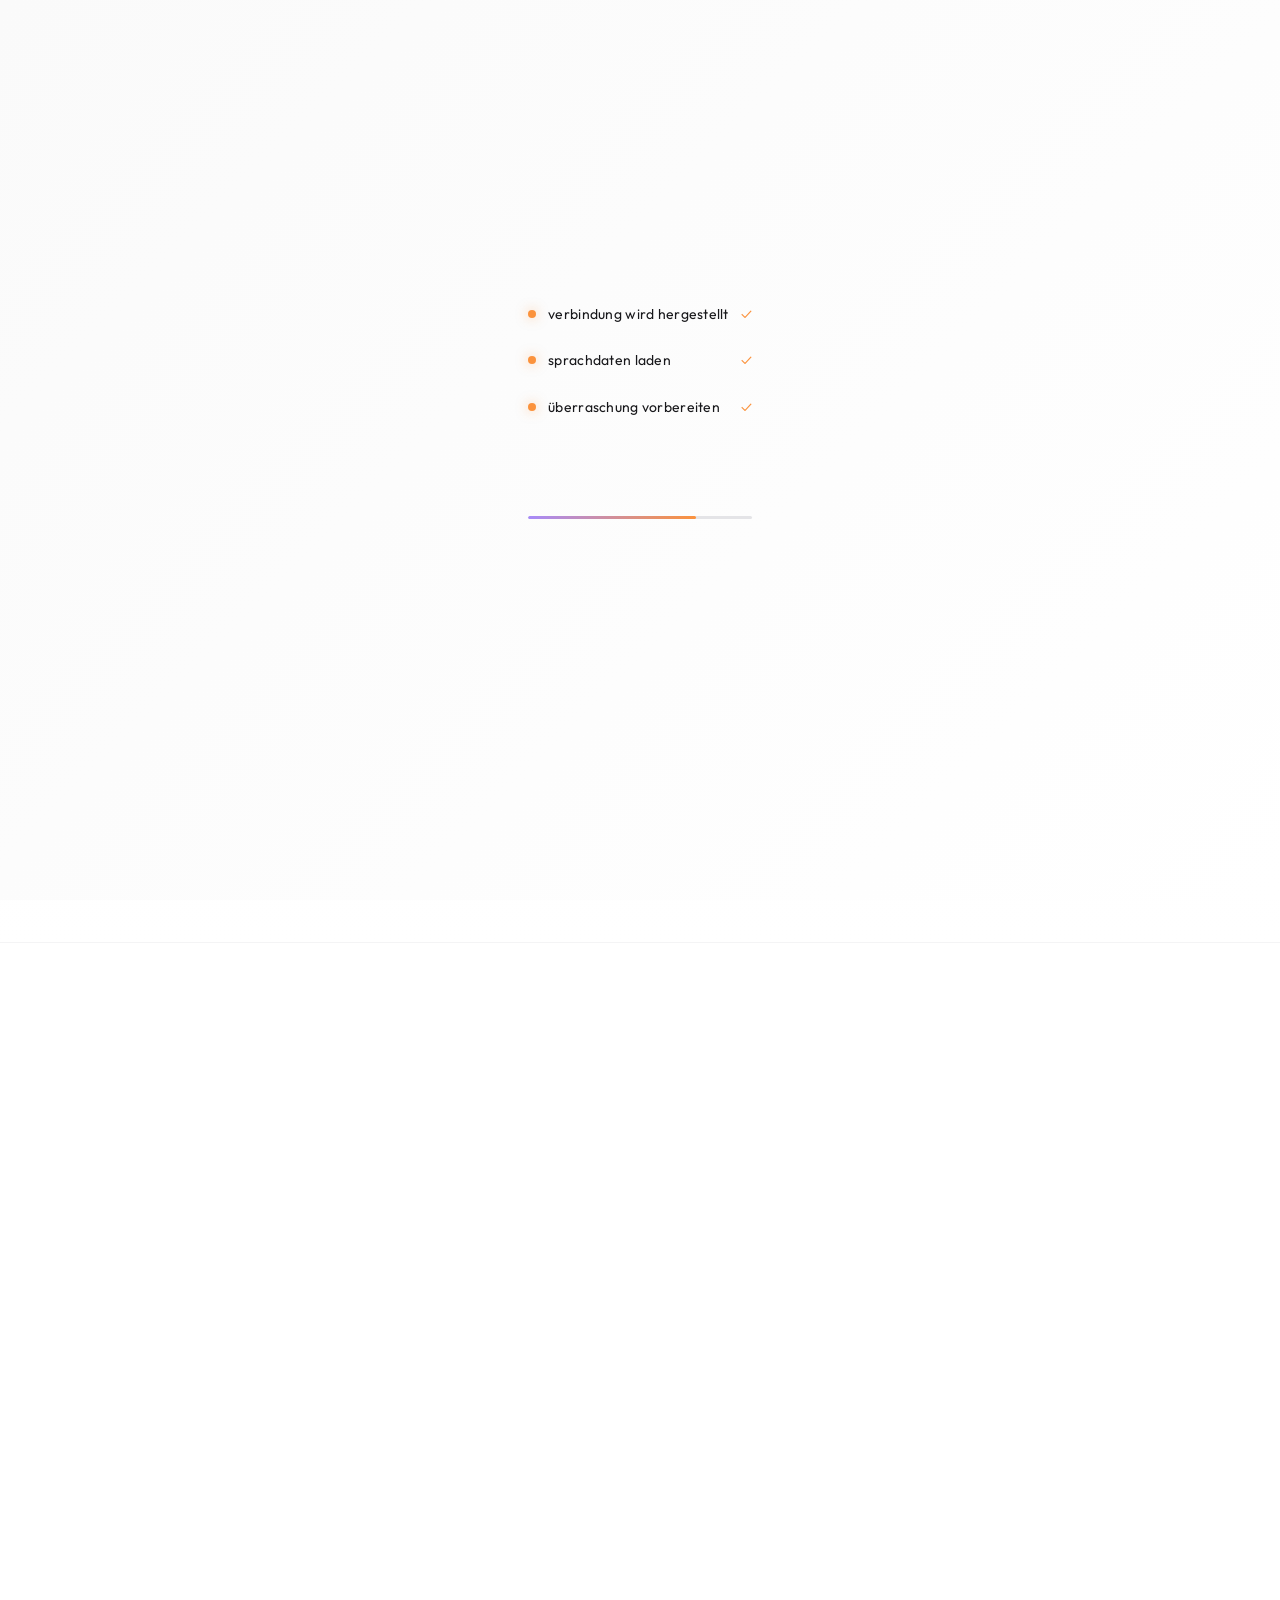
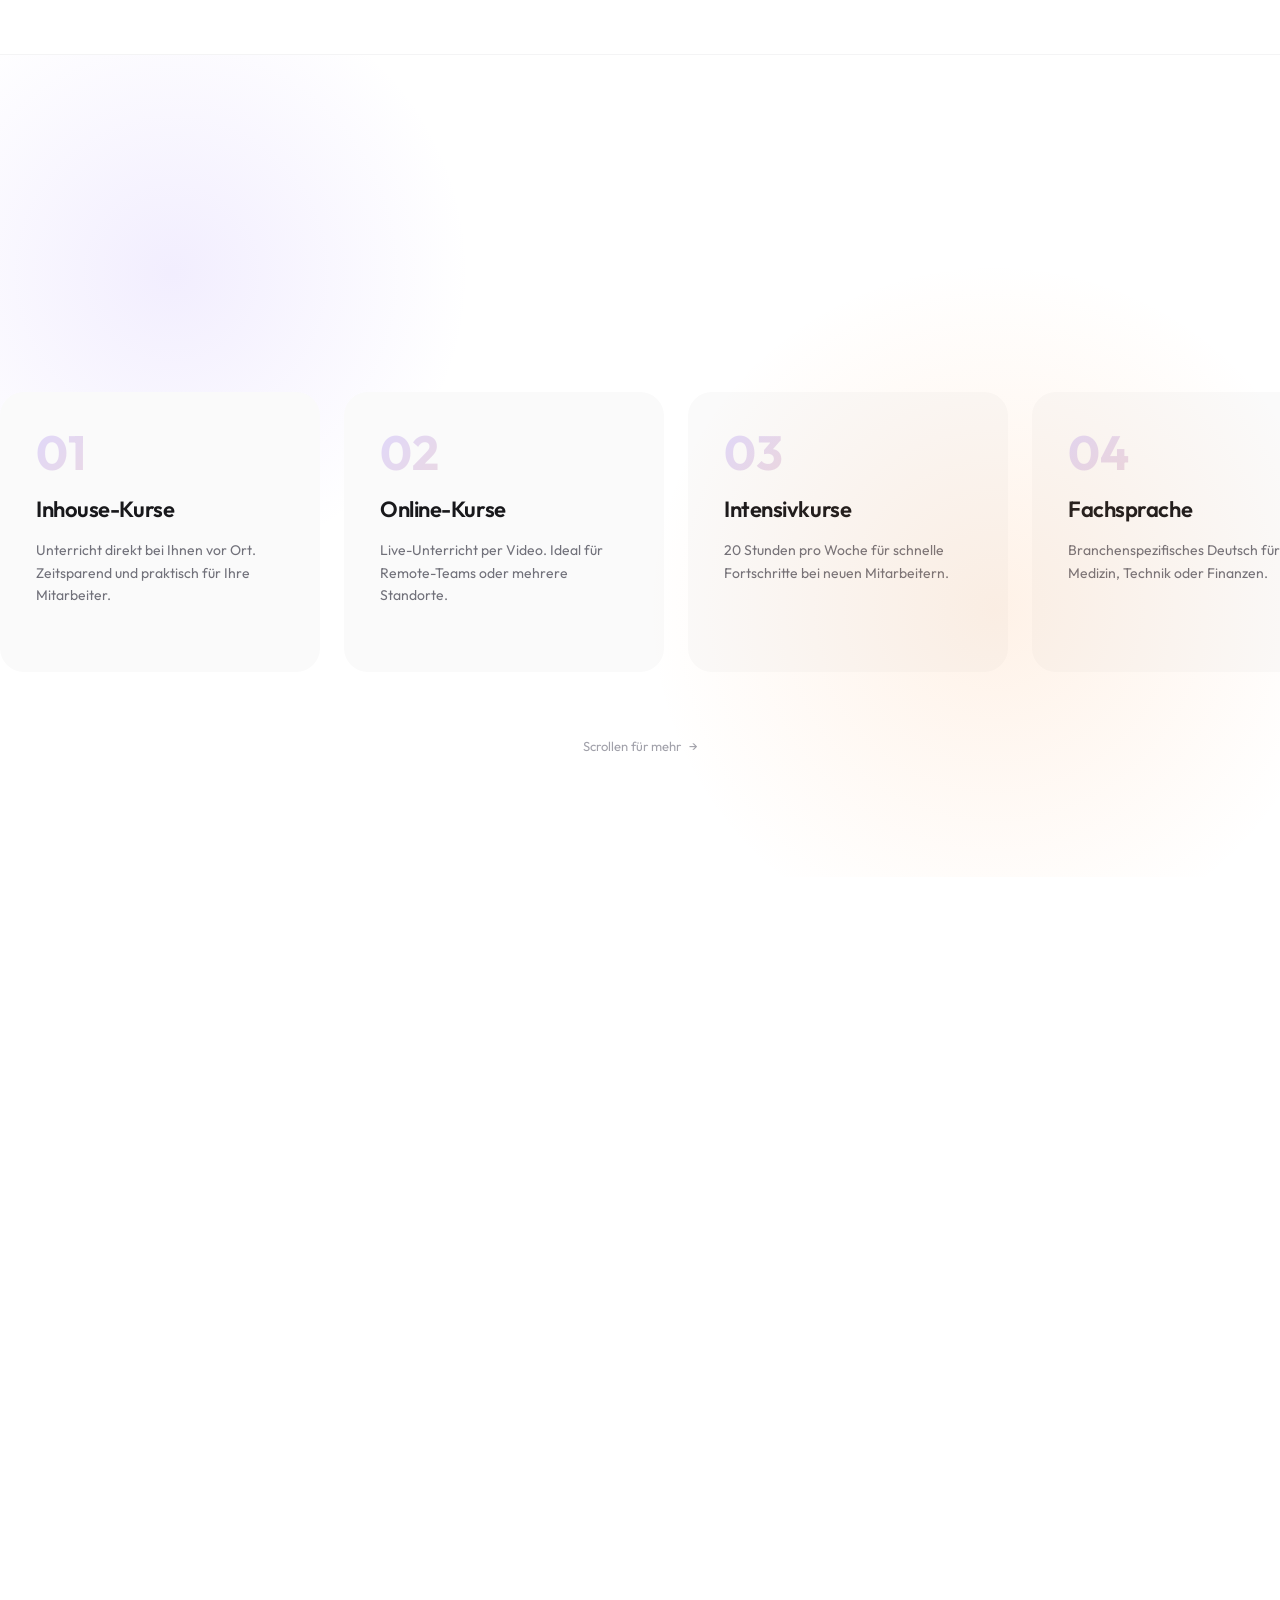
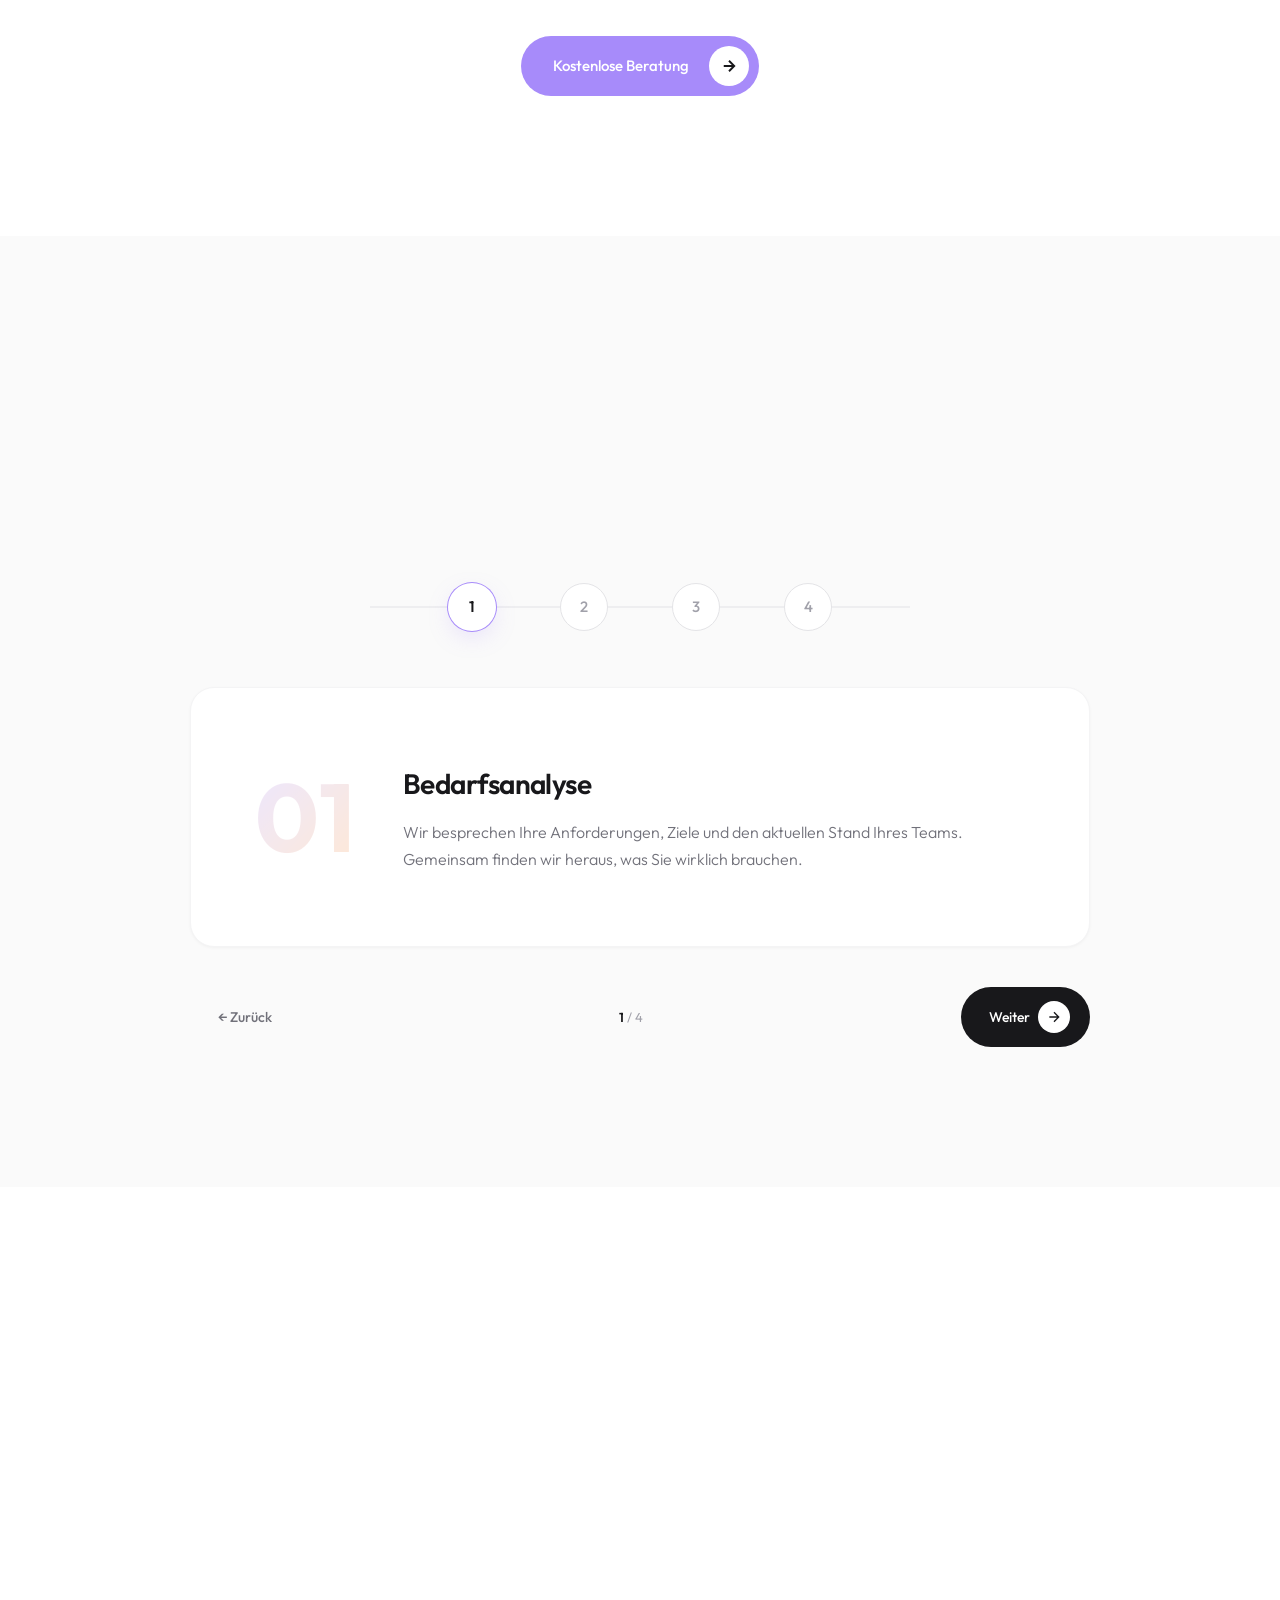
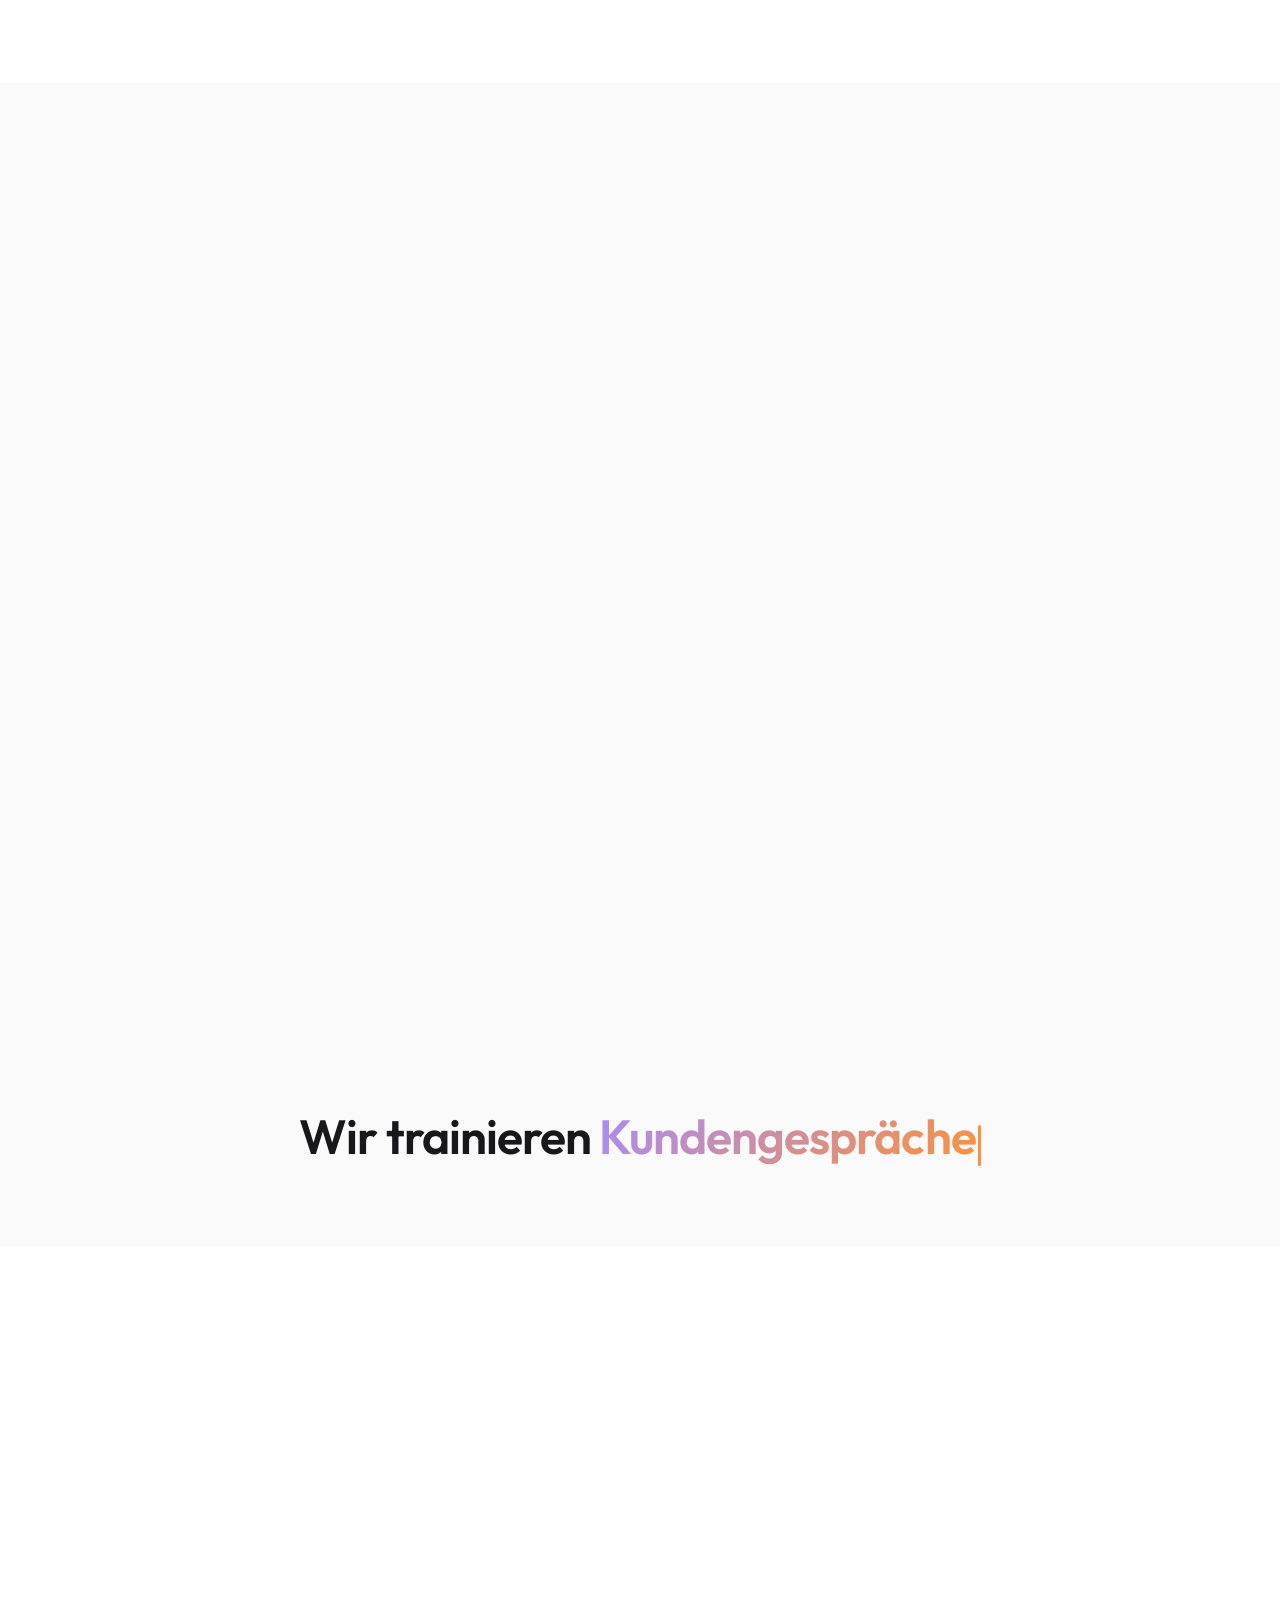
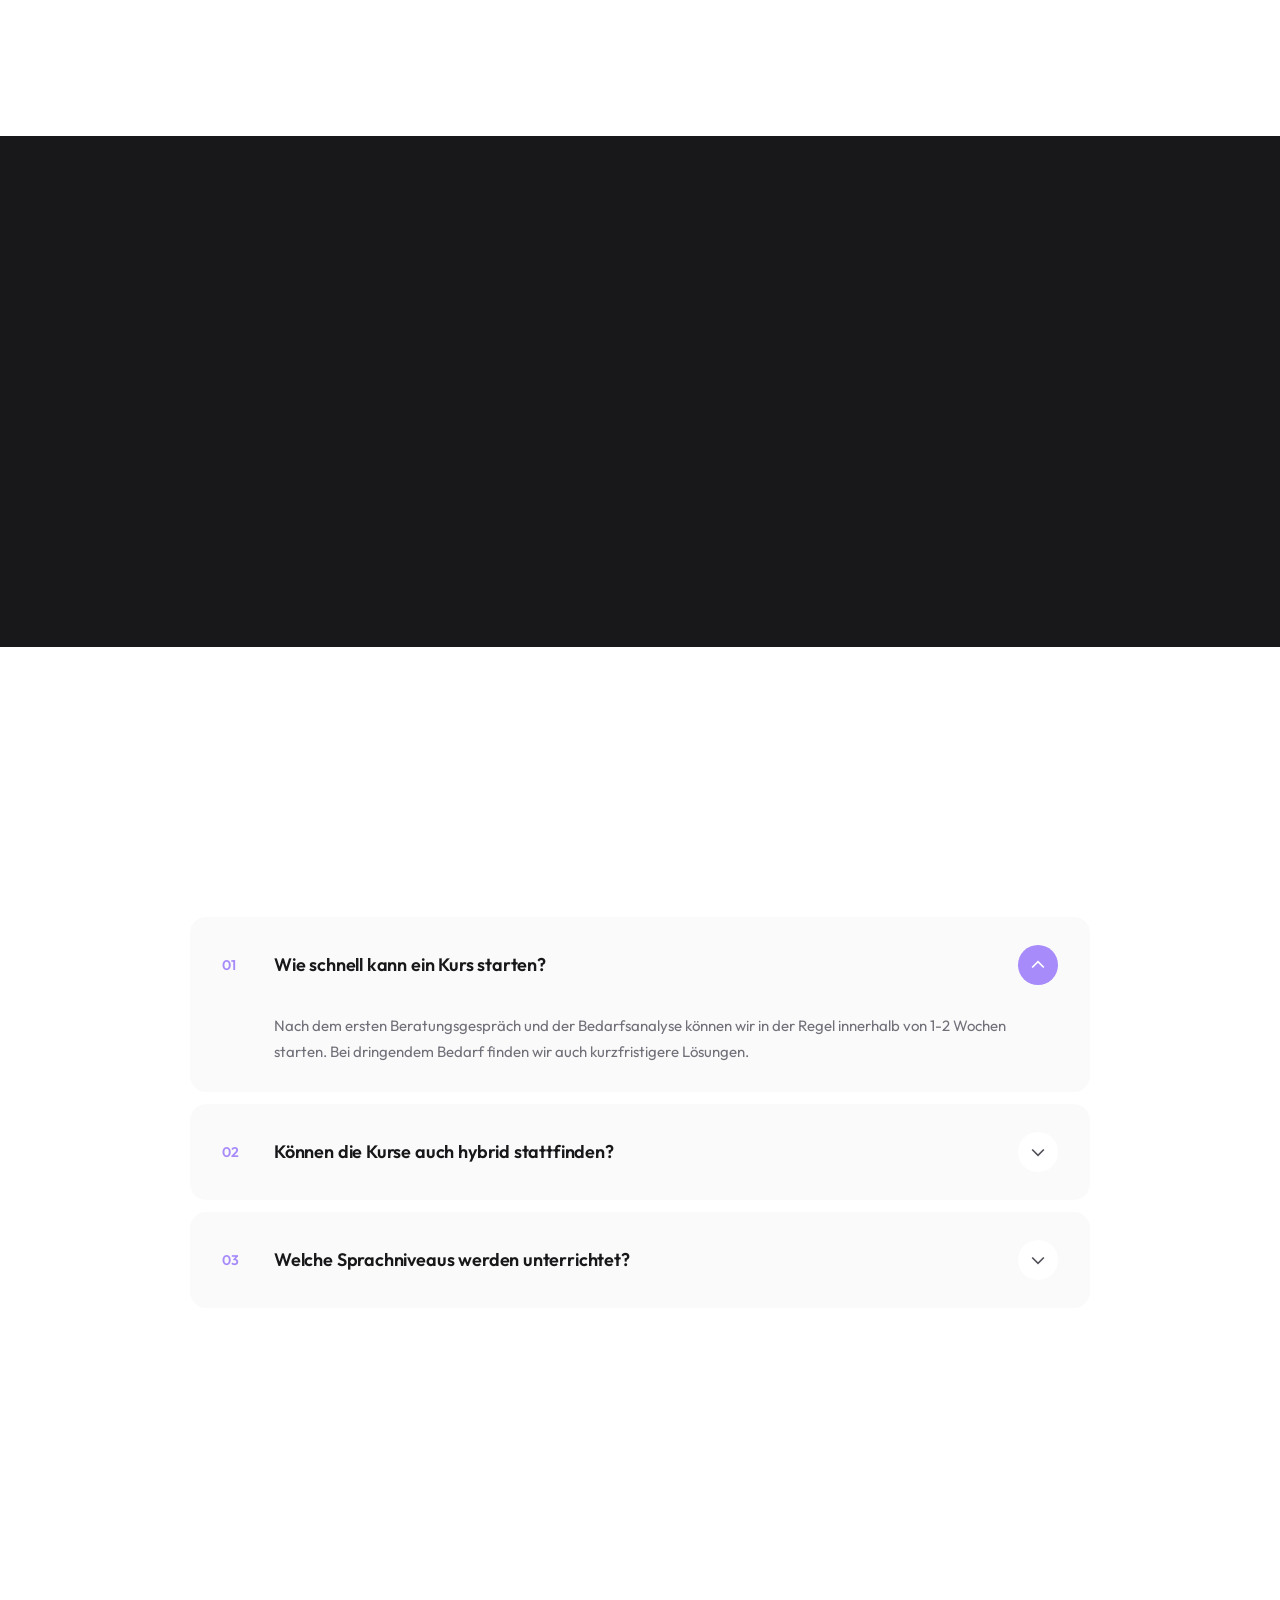
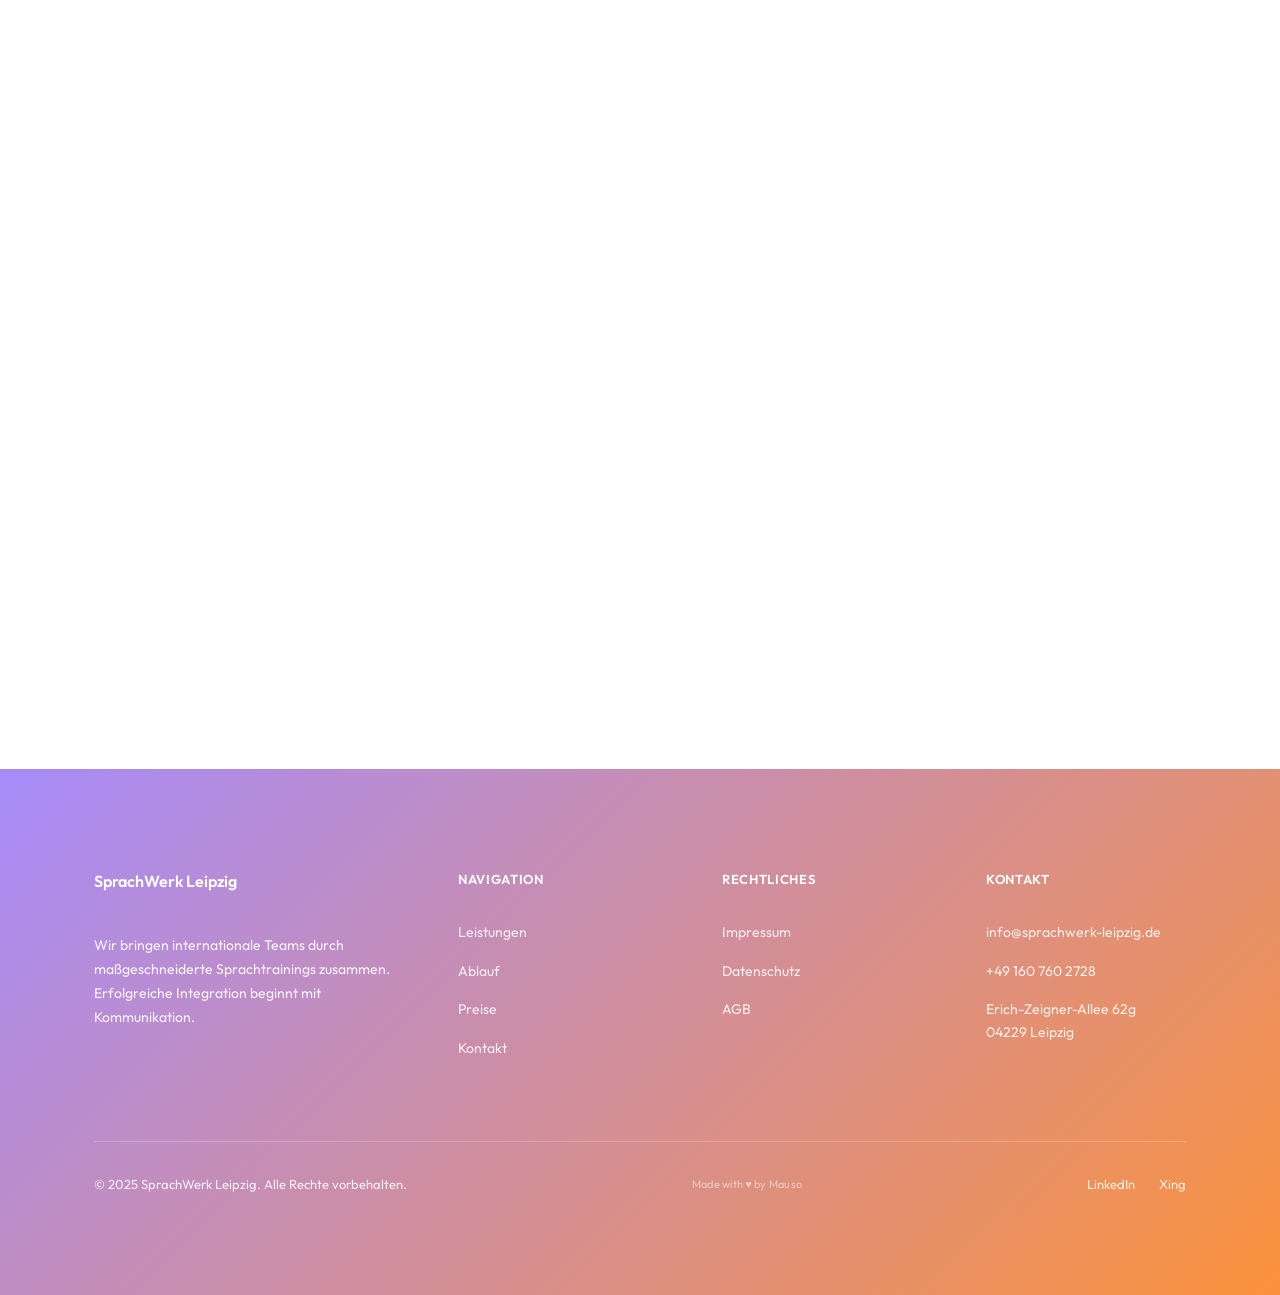
==== commit bac4b239: "„miezki-mauso-affairs_ohnevideo_28“" ====
--- a/miezki-business/index.html
+++ b/miezki-business/index.html
@@ -486,27 +486,298 @@
       50% { transform: translateX(6px); }
     }
 
-    /* ============ PROCESS ============ */
-    .process { background: var(--gray-50); }
-    .process-header { text-align: center; margin-bottom: 72px; }
-    .process-header .section-subtitle { margin: 16px auto 0; }
-    .process-grid { display: grid; grid-template-columns: repeat(4, 1fr); gap: 32px; position: relative; }
+    /* ============ PROCESS - ELEGANT STEPPER ============ */
+    .process { 
+      background: var(--gray-50); 
+      padding: 140px 0;
+    }
+
+    .process-container {
+      max-width: 900px;
+      margin: 0 auto;
+    }
+
+    .process-header { 
+      text-align: center; 
+      margin-bottom: 72px; 
+    }
     
-    .process-grid::before {
-      content: '';
+    .process-header .section-title {
+      margin-bottom: 16px;
+    }
+
+    .process-header .section-subtitle { 
+      margin: 0 auto;
+      font-size: 17px;
+      color: var(--gray-500);
+      font-weight: 300;
+    }
+
+    /* Stepper Navigation */
+    .stepper-nav {
+      display: flex;
+      justify-content: center;
+      align-items: center;
+      gap: 0;
+      margin-bottom: 56px;
+      position: relative;
+    }
+
+    .stepper-line {
       position: absolute;
-      top: 28px; 
-      left: 50px; 
-      right: 50px; 
-      height: 2px;
-      background: var(--gray-200); 
-      z-index: 0; 
-    }
-
-    .process-step { text-align: center; position: relative; z-index: 1; }
-    .process-number { width: 56px; height: 56px; background: var(--accent-orange); border: 2px solid var(--white); border-radius: 16px; display: flex; align-items: center; justify-content: center; font-size: 20px; font-weight: 600; color: var(--white); margin: 0 auto 20px; position: relative; box-shadow: 0 0 0 4px var(--gray-50); }
-    .process-title { font-size: 15px; font-weight: 600; margin-bottom: 8px; letter-spacing: -0.01em; }
-    .process-text { font-size: 13px; color: var(--gray-500); line-height: 1.6; }
+      top: 50%;
+      left: 50%;
+      transform: translate(-50%, -50%);
+      width: 60%;
+      height: 1px;
+      background: var(--gray-200);
+      z-index: 0;
+    }
+
+    .stepper-line-progress {
+      position: absolute;
+      top: 50%;
+      left: 20%;
+      transform: translateY(-50%);
+      height: 1px;
+      background: linear-gradient(90deg, #a78bfa 0%, var(--accent-orange) 100%);
+      z-index: 1;
+      transition: width 0.6s cubic-bezier(0.16, 1, 0.3, 1);
+      width: 0%;
+    }
+
+    .stepper-dot {
+      width: 48px;
+      height: 48px;
+      background: var(--white);
+      border: 1px solid var(--gray-200);
+      border-radius: 50%;
+      display: flex;
+      align-items: center;
+      justify-content: center;
+      font-size: 15px;
+      font-weight: 500;
+      color: var(--gray-400);
+      position: relative;
+      z-index: 2;
+      cursor: pointer;
+      transition: all 0.4s cubic-bezier(0.16, 1, 0.3, 1);
+      margin: 0 32px;
+    }
+
+    .stepper-dot:hover {
+      border-color: var(--gray-300);
+      color: var(--gray-600);
+    }
+
+    .stepper-dot.active {
+      border-color: transparent;
+      background: var(--white);
+      color: var(--gray-900);
+      font-weight: 600;
+      box-shadow: 0 0 0 1px #a78bfa, 0 8px 24px -4px rgba(167, 139, 250, 0.25);
+    }
+
+    .stepper-dot.completed {
+      background: linear-gradient(135deg, #a78bfa 0%, var(--accent-orange) 100%);
+      border-color: transparent;
+      color: var(--white);
+      font-weight: 600;
+    }
+
+    /* Content Card */
+    .stepper-content {
+      background: var(--white);
+      border-radius: 24px;
+      padding: 56px 64px;
+      box-shadow: 0 1px 3px rgba(0, 0, 0, 0.04);
+      border: 1px solid var(--gray-100);
+      min-height: 260px;
+      display: flex;
+      align-items: center;
+      transition: all 0.3s ease;
+    }
+
+    .stepper-content-inner {
+      display: grid;
+      grid-template-columns: auto 1fr;
+      gap: 48px;
+      align-items: center;
+      width: 100%;
+      opacity: 1;
+      transform: translateY(0);
+      transition: all 0.4s cubic-bezier(0.16, 1, 0.3, 1);
+    }
+
+    .stepper-content-inner.transitioning {
+      opacity: 0;
+      transform: translateY(10px);
+    }
+
+    .stepper-content-number {
+      font-size: 96px;
+      font-weight: 700;
+      line-height: 1;
+      background: linear-gradient(135deg, #a78bfa 0%, var(--accent-orange) 100%);
+      -webkit-background-clip: text;
+      -webkit-text-fill-color: transparent;
+      background-clip: text;
+      opacity: 0.2;
+    }
+
+    .stepper-content-body {
+      padding-right: 24px;
+    }
+
+    .stepper-content-title {
+      font-size: 28px;
+      font-weight: 600;
+      letter-spacing: -0.02em;
+      margin-bottom: 12px;
+      color: var(--gray-900);
+    }
+
+    .stepper-content-text {
+      font-size: 16px;
+      color: var(--gray-500);
+      line-height: 1.7;
+      font-weight: 300;
+    }
+
+    /* Navigation Buttons */
+    .stepper-buttons {
+      display: flex;
+      justify-content: space-between;
+      align-items: center;
+      margin-top: 40px;
+    }
+
+    .stepper-btn {
+      display: flex;
+      align-items: center;
+      gap: 8px;
+      padding: 14px 28px;
+      border: none;
+      border-radius: 100px;
+      font-family: inherit;
+      font-size: 14px;
+      font-weight: 500;
+      cursor: pointer;
+      transition: all 0.3s cubic-bezier(0.16, 1, 0.3, 1);
+      background: transparent;
+    }
+
+    .stepper-btn.prev {
+      color: var(--gray-500);
+    }
+
+    .stepper-btn.prev:hover:not(:disabled) {
+      color: var(--gray-900);
+    }
+
+    .stepper-btn.prev:disabled {
+      opacity: 0;
+      pointer-events: none;
+    }
+
+    .stepper-btn.next {
+      background: var(--gray-900);
+      color: var(--white);
+      padding: 14px 20px 14px 28px;
+    }
+
+    .stepper-btn.next:hover:not(:disabled) {
+      background: var(--gray-800);
+      transform: translateX(4px);
+    }
+
+    .stepper-btn.next:disabled {
+      background: var(--gray-200);
+      color: var(--gray-400);
+      cursor: default;
+      transform: none;
+    }
+
+    .stepper-btn-arrow {
+      width: 32px;
+      height: 32px;
+      background: var(--white);
+      border-radius: 50%;
+      display: flex;
+      align-items: center;
+      justify-content: center;
+    }
+
+    .stepper-btn-arrow svg {
+      width: 16px;
+      height: 16px;
+      stroke: var(--gray-900);
+      stroke-width: 2;
+      fill: none;
+    }
+
+    .stepper-btn.next:disabled .stepper-btn-arrow {
+      background: var(--gray-300);
+    }
+
+    .stepper-btn.next:disabled .stepper-btn-arrow svg {
+      stroke: var(--gray-500);
+    }
+
+    .stepper-counter {
+      font-size: 13px;
+      color: var(--gray-400);
+      font-weight: 400;
+    }
+
+    .stepper-counter-current {
+      color: var(--gray-900);
+      font-weight: 600;
+    }
+
+    @media (max-width: 768px) {
+      .stepper-dot {
+        width: 40px;
+        height: 40px;
+        font-size: 13px;
+        margin: 0 16px;
+      }
+
+      .stepper-content {
+        padding: 40px 32px;
+      }
+
+      .stepper-content-inner {
+        grid-template-columns: 1fr;
+        gap: 24px;
+        text-align: center;
+      }
+
+      .stepper-content-number {
+        font-size: 64px;
+      }
+
+      .stepper-content-body {
+        padding-right: 0;
+      }
+
+      .stepper-content-title {
+        font-size: 22px;
+      }
+
+      .stepper-buttons {
+        flex-direction: column;
+        gap: 16px;
+      }
+
+      .stepper-btn.prev {
+        order: 2;
+      }
+
+      .stepper-counter {
+        order: 1;
+      }
+    }
 
     /* ============ PERSONAL ============ */
     .personal { padding: 140px 0; background: var(--white); }
@@ -1009,15 +1280,6 @@
     </div>
   </section>
 
-  <section class="typing-showcase">
-    <div class="container">
-      <div class="typing-showcase-container">
-        <p class="typing-showcase-text">
-          Wir trainieren <span class="typing-showcase-word" id="showcaseTyping">Kundengespräche</span><span class="typing-showcase-cursor"></span>
-        </p>
-      </div>
-    </div>
-  </section>
 
   <section class="services" id="leistungen">
     <div class="container">
@@ -1156,31 +1418,47 @@
 
   <section class="process" id="ablauf">
     <div class="container">
-      <div class="process-header reveal">
-        <p class="section-label">Ablauf</p>
-        <h2 class="section-title">Lassen Sie sich an die Hand nehmen</h2>
-        <p class="section-subtitle">Von der Anfrage bis zum ersten Kurstag in vier einfachen Schritten.</p>
-      </div>
-      <div class="process-grid">
-        <div class="process-step reveal">
-          <div class="process-number">1</div>
-          <h3 class="process-title">Bedarfsanalyse</h3>
-          <p class="process-text">Wir besprechen Ihre Anforderungen und Ziele.</p>
-        </div>
-        <div class="process-step reveal">
-          <div class="process-number">2</div>
-          <h3 class="process-title">Angebot</h3>
-          <p class="process-text">Sie erhalten ein maßgeschneidertes Kurskonzept.</p>
-        </div>
-        <div class="process-step reveal">
-          <div class="process-number">3</div>
-          <h3 class="process-title">Einstufung</h3>
-          <p class="process-text">Wir testen das Sprachniveau Ihrer Mitarbeiter.</p>
-        </div>
-        <div class="process-step reveal">
-          <div class="process-number">4</div>
-          <h3 class="process-title">Kursstart</h3>
-          <p class="process-text">Der Unterricht beginnt – vor Ort oder online.</p>
+      <div class="process-container">
+        <div class="process-header reveal">
+          <p class="section-label">Ablauf</p>
+          <h2 class="section-title">Lassen Sie sich an die <span class="serif-italic">Hand nehmen</span></h2>
+          <p class="section-subtitle">Von der Anfrage bis zum ersten Kurstag in vier einfachen Schritten.</p>
+        </div>
+
+        <div class="stepper-nav">
+          <div class="stepper-line"></div>
+          <div class="stepper-line-progress" id="stepperProgress"></div>
+          <div class="stepper-dot active" data-step="0">1</div>
+          <div class="stepper-dot" data-step="1">2</div>
+          <div class="stepper-dot" data-step="2">3</div>
+          <div class="stepper-dot" data-step="3">4</div>
+        </div>
+
+        <div class="stepper-content">
+          <div class="stepper-content-inner" id="stepContent">
+            <div class="stepper-content-number">01</div>
+            <div class="stepper-content-body">
+              <h3 class="stepper-content-title">Bedarfsanalyse</h3>
+              <p class="stepper-content-text">Wir besprechen Ihre Anforderungen, Ziele und den aktuellen Stand Ihres Teams. Gemeinsam finden wir heraus, was Sie wirklich brauchen.</p>
+            </div>
+          </div>
+        </div>
+
+        <div class="stepper-buttons">
+          <button class="stepper-btn prev" id="prevBtn">
+            ← Zurück
+          </button>
+          
+          <span class="stepper-counter">
+            <span class="stepper-counter-current" id="currentStep">1</span> / 4
+          </span>
+
+          <button class="stepper-btn next" id="nextBtn">
+            Weiter
+            <span class="stepper-btn-arrow">
+              <svg viewBox="0 0 24 24"><path d="M5 12h14M12 5l7 7-7 7"></path></svg>
+            </span>
+          </button>
         </div>
       </div>
     </div>
@@ -1250,6 +1528,16 @@
           </ul>
           <a href="#kontakt" class="btn btn-secondary">Anfragen</a>
         </div>
+      </div>
+    </div>
+  </section>
+  
+   <section class="typing-showcase">
+    <div class="container">
+      <div class="typing-showcase-container">
+        <p class="typing-showcase-text">
+          Wir trainieren <span class="typing-showcase-word" id="showcaseTyping">Kundengespräche</span><span class="typing-showcase-cursor"></span>
+        </p>
       </div>
     </div>
   </section>
@@ -1622,26 +1910,94 @@
 
     stats.forEach(stat => statsObserver.observe(stat));
 
-    // ============ PROCESS STEPS STAGGER ============
-    const processSteps = document.querySelectorAll('.process-step');
-    const processObserver = new IntersectionObserver((entries) => {
-      entries.forEach((entry) => {
-        if (entry.isIntersecting) {
-          const index = Array.from(processSteps).indexOf(entry.target);
-          setTimeout(() => {
-            entry.target.style.opacity = '1';
-            entry.target.style.transform = 'translateY(0)';
-          }, index * 100);
-        }
+    // ============ ELEGANT STEPPER ============
+    const steps = [
+      { number: '01', title: 'Bedarfsanalyse', text: 'Wir besprechen Ihre Anforderungen, Ziele und den aktuellen Stand Ihres Teams. Gemeinsam finden wir heraus, was Sie wirklich brauchen.' },
+      { number: '02', title: 'Angebot', text: 'Sie erhalten ein maßgeschneidertes Kurskonzept mit transparenten Konditionen. Keine versteckten Kosten, keine Überraschungen.' },
+      { number: '03', title: 'Einstufung', text: 'Wir testen das Sprachniveau Ihrer Mitarbeiter für die optimale Gruppeneinteilung. So lernt jeder auf seinem Level.' },
+      { number: '04', title: 'Kursstart', text: 'Der Unterricht beginnt – bei Ihnen vor Ort oder online.' }
+    ];
+
+    let currentStepIndex = 0;
+    const dots = document.querySelectorAll('.stepper-dot');
+    const progress = document.getElementById('stepperProgress');
+    const content = document.getElementById('stepContent');
+    const prevBtn = document.getElementById('prevBtn');
+    const nextBtn = document.getElementById('nextBtn');
+    const currentStepEl = document.getElementById('currentStep');
+
+    function updateStepper(animate = true) {
+      // Update dots
+      dots.forEach((dot, i) => {
+        dot.classList.remove('active', 'completed');
+        if (i < currentStepIndex) dot.classList.add('completed');
+        if (i === currentStepIndex) dot.classList.add('active');
       });
-    }, { threshold: 0.1 });
-
-    processSteps.forEach(step => {
-      step.style.opacity = '0';
-      step.style.transform = 'translateY(20px)';
-      step.style.transition = 'all 0.7s cubic-bezier(0.16, 1, 0.3, 1)';
-      processObserver.observe(step);
+
+      // Update progress bar
+      const progressWidth = (currentStepIndex / (steps.length - 1)) * 60;
+      progress.style.width = progressWidth + '%';
+
+      // Update content with animation
+      if (animate) {
+        content.classList.add('transitioning');
+        setTimeout(() => {
+          updateStepContent();
+          content.classList.remove('transitioning');
+        }, 200);
+      } else {
+        updateStepContent();
+      }
+
+      // Update counter
+      currentStepEl.textContent = currentStepIndex + 1;
+
+      // Update buttons
+      prevBtn.disabled = currentStepIndex === 0;
+      
+      if (currentStepIndex === steps.length - 1) {
+        nextBtn.innerHTML = 'Fertig <span class="stepper-btn-arrow"><svg viewBox="0 0 24 24"><path d="M20 6L9 17l-5-5"></path></svg></span>';
+        nextBtn.disabled = true;
+      } else {
+        nextBtn.innerHTML = 'Weiter <span class="stepper-btn-arrow"><svg viewBox="0 0 24 24"><path d="M5 12h14M12 5l7 7-7 7"></path></svg></span>';
+        nextBtn.disabled = false;
+      }
+    }
+
+    function updateStepContent() {
+      const step = steps[currentStepIndex];
+      content.innerHTML = `
+        <div class="stepper-content-number">${step.number}</div>
+        <div class="stepper-content-body">
+          <h3 class="stepper-content-title">${step.title}</h3>
+          <p class="stepper-content-text">${step.text}</p>
+        </div>
+      `;
+    }
+
+    prevBtn.addEventListener('click', () => {
+      if (currentStepIndex > 0) {
+        currentStepIndex--;
+        updateStepper();
+      }
     });
+
+    nextBtn.addEventListener('click', () => {
+      if (currentStepIndex < steps.length - 1) {
+        currentStepIndex++;
+        updateStepper();
+      }
+    });
+
+    dots.forEach((dot, i) => {
+      dot.addEventListener('click', () => {
+        currentStepIndex = i;
+        updateStepper();
+      });
+    });
+
+    // Initialize stepper
+    updateStepper(false);
 
     // ============ BUTTON ARROW ANIMATION ============
     const arrowBtns = document.querySelectorAll('.btn-arrow');
